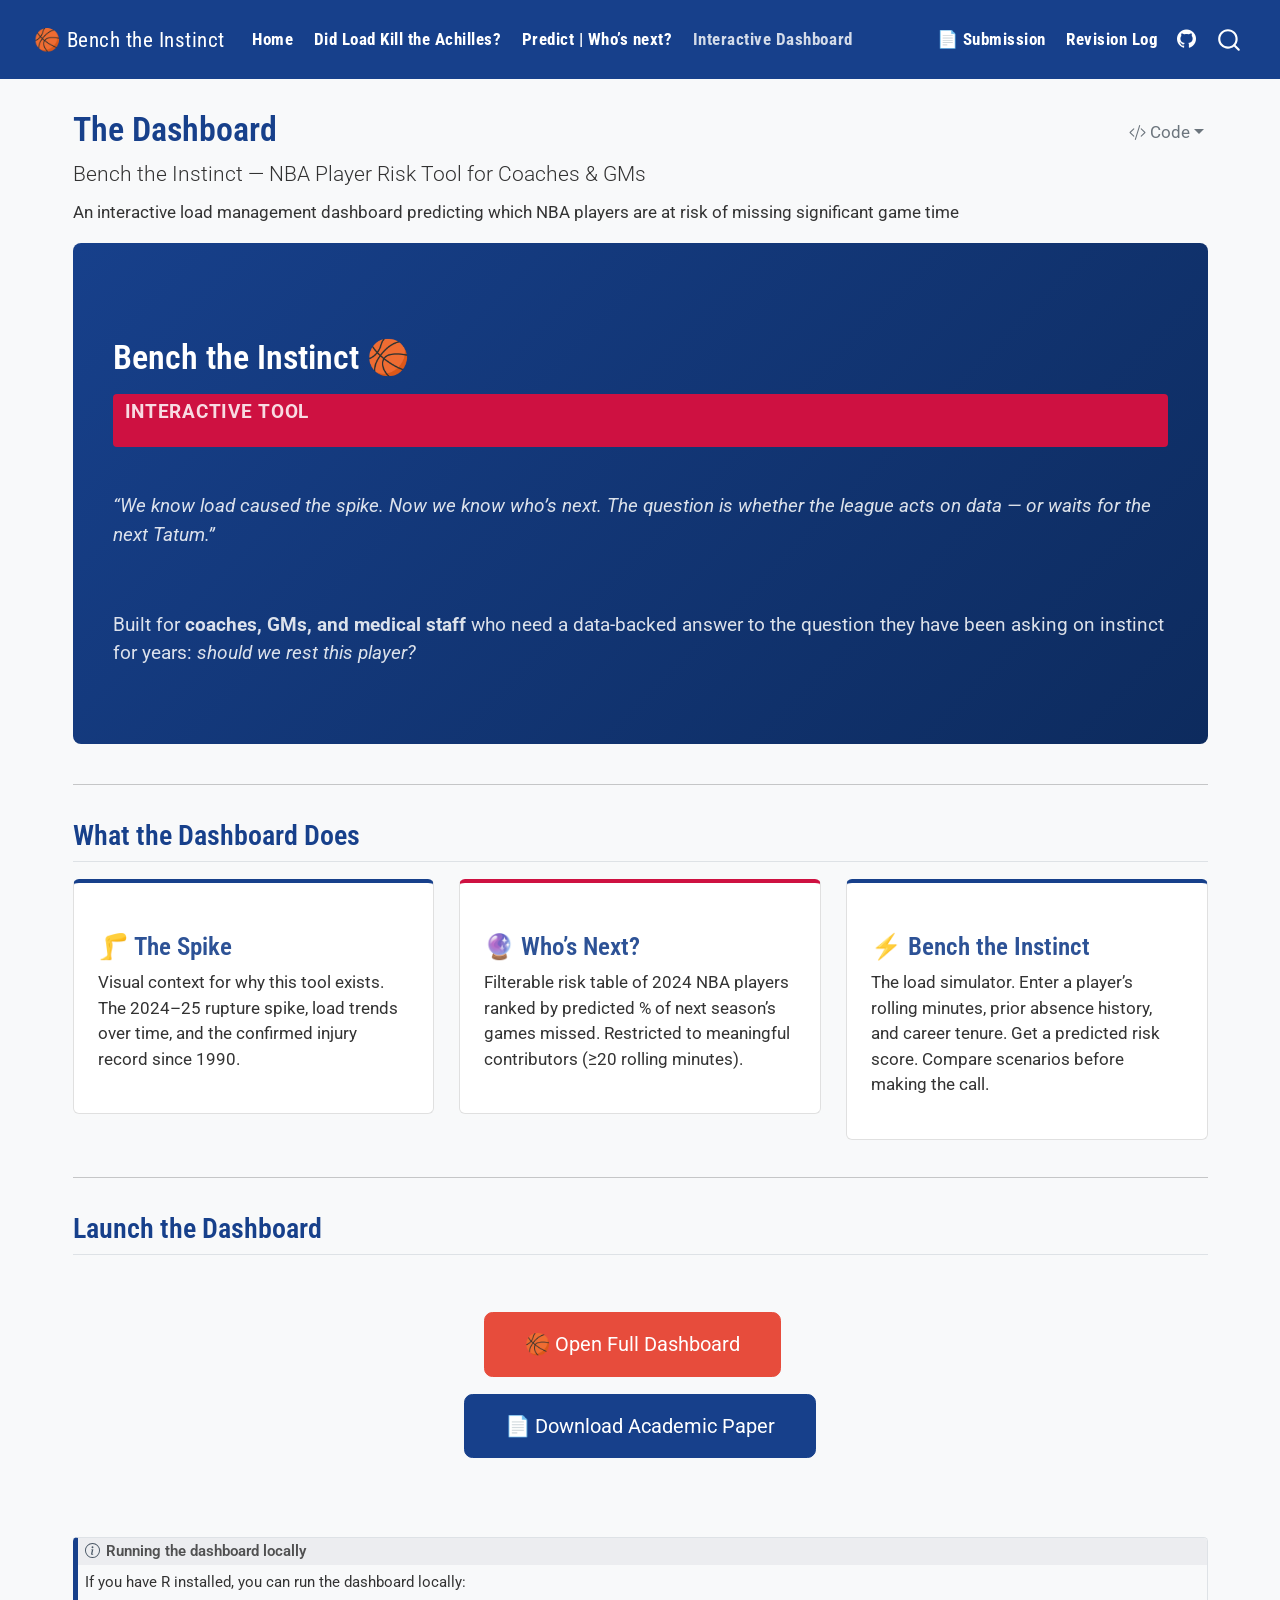
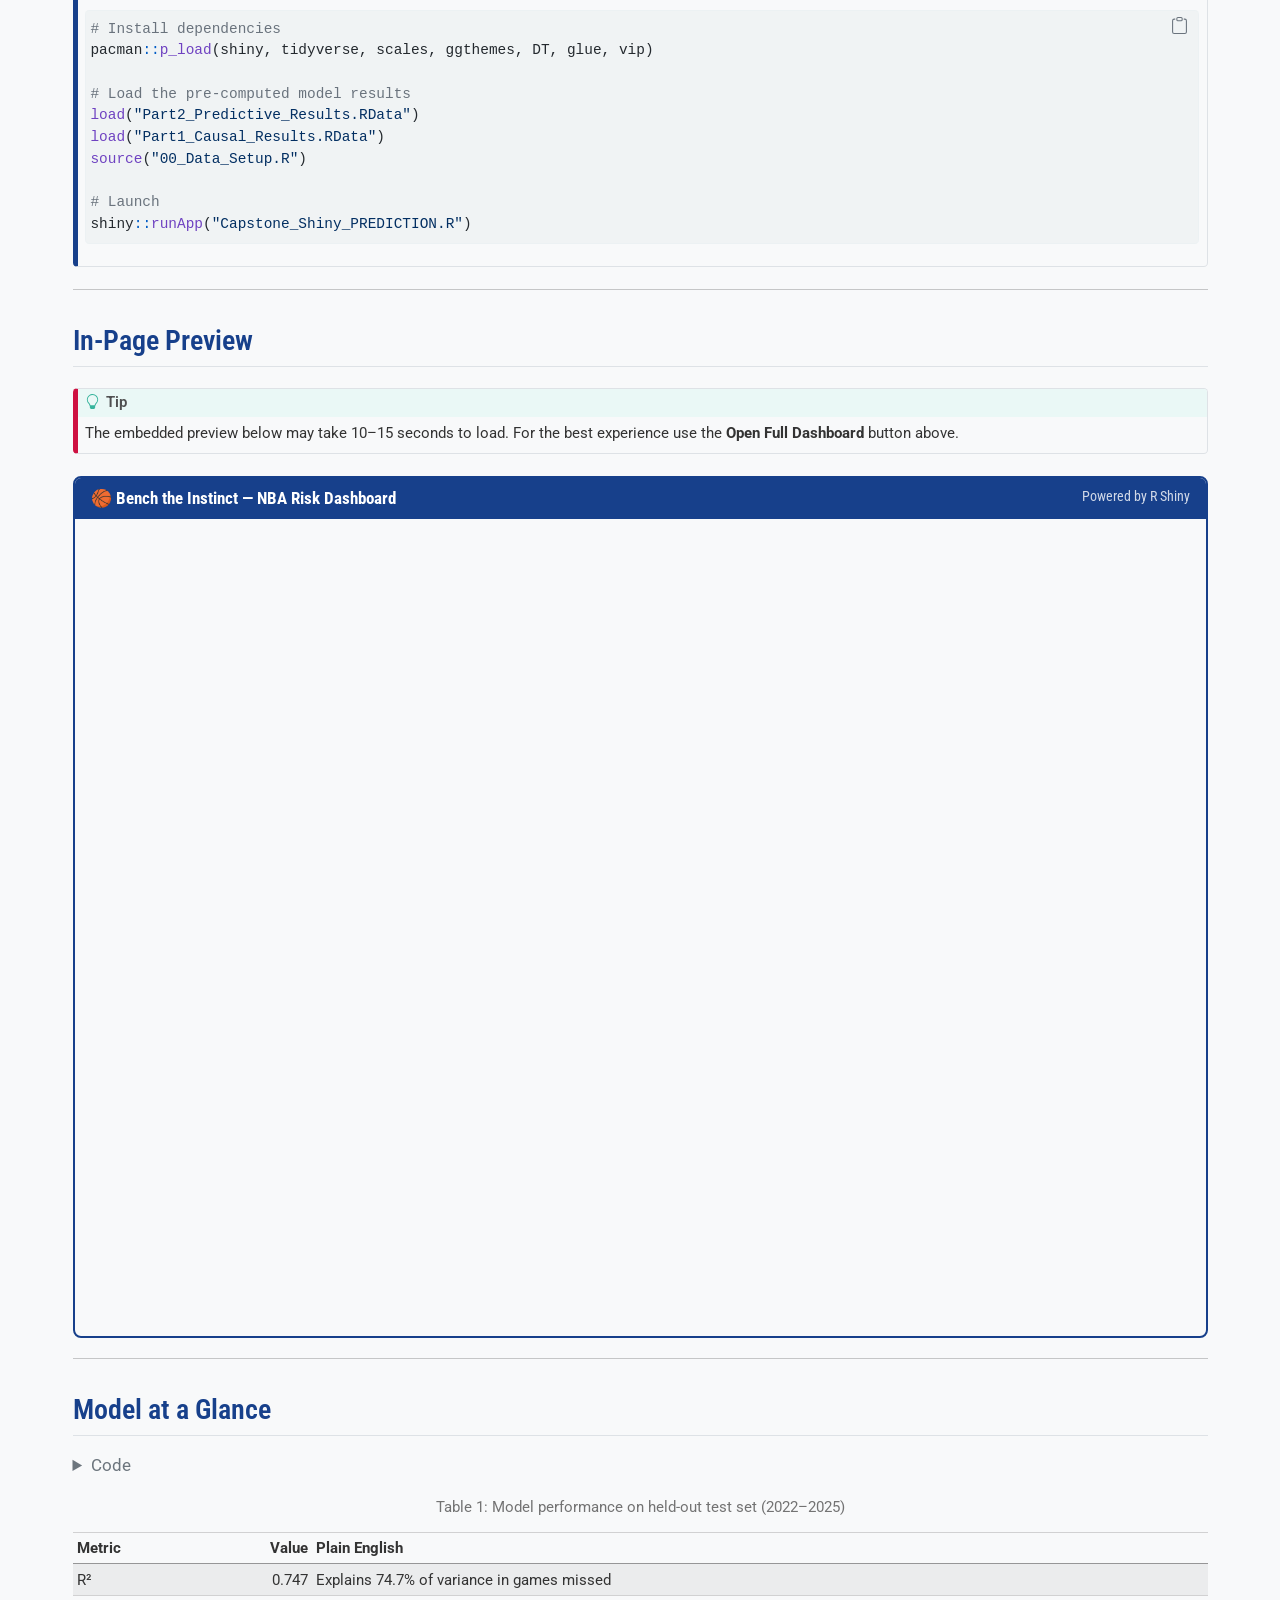
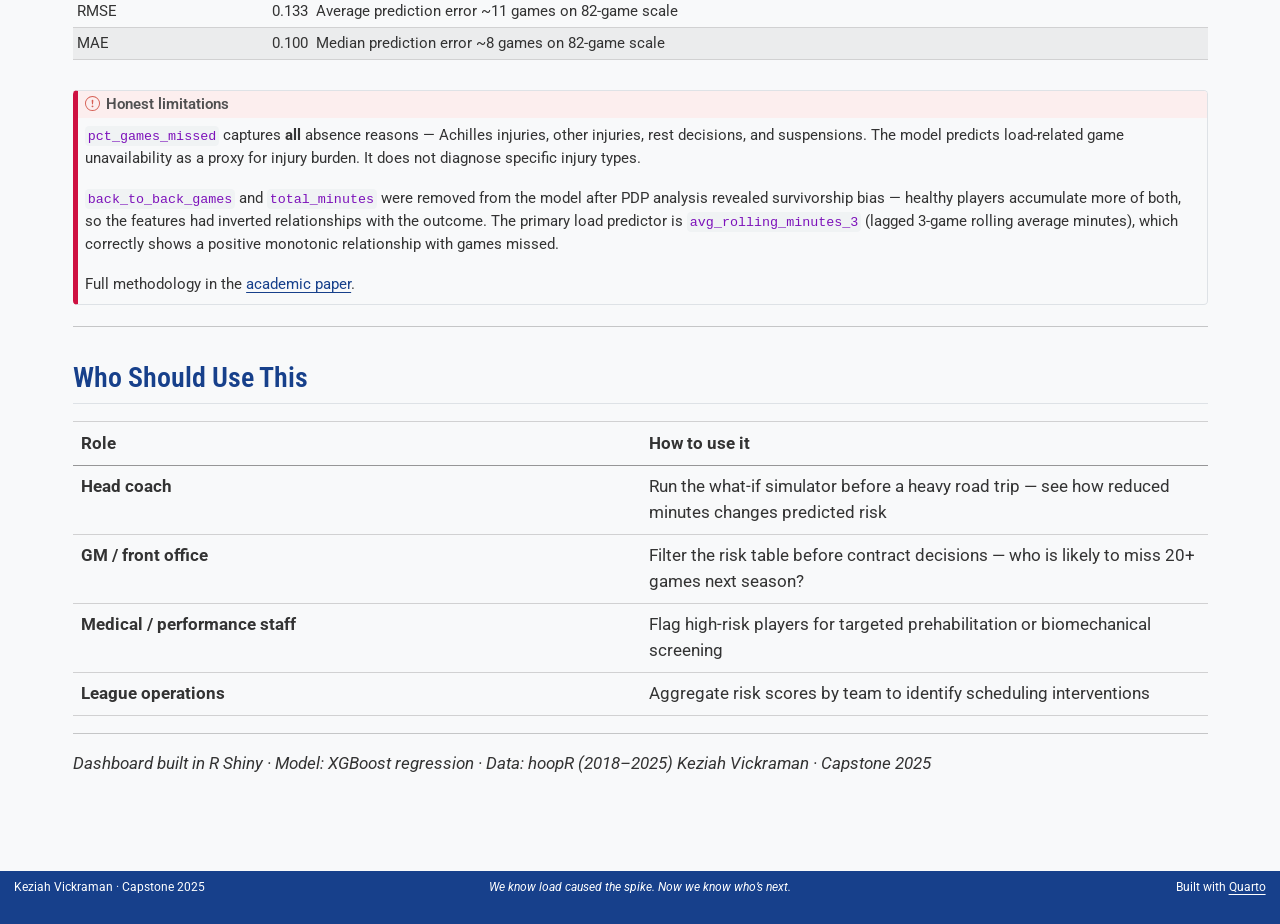
==== docs/app.html @ fe3f60fd "initial capstone submission - April 2026" ====
<!DOCTYPE html>
<html xmlns="http://www.w3.org/1999/xhtml" lang="en" xml:lang="en"><head>

<meta charset="utf-8">
<meta name="generator" content="quarto-1.8.25">

<meta name="viewport" content="width=device-width, initial-scale=1.0, user-scalable=yes">

<meta name="description" content="An interactive load management dashboard predicting which NBA players are at risk of missing significant game time">

<title>The Dashboard – Bench the Instinct</title>
<style>
code{white-space: pre-wrap;}
span.smallcaps{font-variant: small-caps;}
div.columns{display: flex; gap: min(4vw, 1.5em);}
div.column{flex: auto; overflow-x: auto;}
div.hanging-indent{margin-left: 1.5em; text-indent: -1.5em;}
ul.task-list{list-style: none;}
ul.task-list li input[type="checkbox"] {
  width: 0.8em;
  margin: 0 0.8em 0.2em -1em; /* quarto-specific, see https://github.com/quarto-dev/quarto-cli/issues/4556 */ 
  vertical-align: middle;
}
/* CSS for syntax highlighting */
html { -webkit-text-size-adjust: 100%; }
pre > code.sourceCode { white-space: pre; position: relative; }
pre > code.sourceCode > span { display: inline-block; line-height: 1.25; }
pre > code.sourceCode > span:empty { height: 1.2em; }
.sourceCode { overflow: visible; }
code.sourceCode > span { color: inherit; text-decoration: inherit; }
div.sourceCode { margin: 1em 0; }
pre.sourceCode { margin: 0; }
@media screen {
div.sourceCode { overflow: auto; }
}
@media print {
pre > code.sourceCode { white-space: pre-wrap; }
pre > code.sourceCode > span { text-indent: -5em; padding-left: 5em; }
}
pre.numberSource code
  { counter-reset: source-line 0; }
pre.numberSource code > span
  { position: relative; left: -4em; counter-increment: source-line; }
pre.numberSource code > span > a:first-child::before
  { content: counter(source-line);
    position: relative; left: -1em; text-align: right; vertical-align: baseline;
    border: none; display: inline-block;
    -webkit-touch-callout: none; -webkit-user-select: none;
    -khtml-user-select: none; -moz-user-select: none;
    -ms-user-select: none; user-select: none;
    padding: 0 4px; width: 4em;
  }
pre.numberSource { margin-left: 3em;  padding-left: 4px; }
div.sourceCode
  {   }
@media screen {
pre > code.sourceCode > span > a:first-child::before { text-decoration: underline; }
}
</style>


<script src="site_libs/quarto-nav/quarto-nav.js"></script>
<script src="site_libs/quarto-nav/headroom.min.js"></script>
<script src="site_libs/clipboard/clipboard.min.js"></script>
<script src="site_libs/quarto-search/autocomplete.umd.js"></script>
<script src="site_libs/quarto-search/fuse.min.js"></script>
<script src="site_libs/quarto-search/quarto-search.js"></script>
<meta name="quarto:offset" content="./">
<script src="site_libs/quarto-html/quarto.js" type="module"></script>
<script src="site_libs/quarto-html/tabsets/tabsets.js" type="module"></script>
<script src="site_libs/quarto-html/axe/axe-check.js" type="module"></script>
<script src="site_libs/quarto-html/popper.min.js"></script>
<script src="site_libs/quarto-html/tippy.umd.min.js"></script>
<script src="site_libs/quarto-html/anchor.min.js"></script>
<link href="site_libs/quarto-html/tippy.css" rel="stylesheet">
<link href="site_libs/quarto-html/quarto-syntax-highlighting-065a5179aebd64318d7ea99d77b64a9e.css" rel="stylesheet" id="quarto-text-highlighting-styles">
<script src="site_libs/bootstrap/bootstrap.min.js"></script>
<link href="site_libs/bootstrap/bootstrap-icons.css" rel="stylesheet">
<link href="site_libs/bootstrap/bootstrap-1ee2f1216c0f7c7908e60f6449a23654.min.css" rel="stylesheet" append-hash="true" id="quarto-bootstrap" data-mode="light">
<script id="quarto-search-options" type="application/json">{
  "location": "navbar",
  "copy-button": false,
  "collapse-after": 3,
  "panel-placement": "end",
  "type": "overlay",
  "limit": 50,
  "keyboard-shortcut": [
    "f",
    "/",
    "s"
  ],
  "show-item-context": false,
  "language": {
    "search-no-results-text": "No results",
    "search-matching-documents-text": "matching documents",
    "search-copy-link-title": "Copy link to search",
    "search-hide-matches-text": "Hide additional matches",
    "search-more-match-text": "more match in this document",
    "search-more-matches-text": "more matches in this document",
    "search-clear-button-title": "Clear",
    "search-text-placeholder": "",
    "search-detached-cancel-button-title": "Cancel",
    "search-submit-button-title": "Submit",
    "search-label": "Search"
  }
}</script>
<style>html{ scroll-behavior: smooth; }</style>
<link href="site_libs/pagedtable-1.1/css/pagedtable.css" rel="stylesheet">
<script src="site_libs/pagedtable-1.1/js/pagedtable.js"></script>


</head>

<body class="nav-fixed quarto-light">

<div id="quarto-search-results"></div>
  <header id="quarto-header" class="headroom fixed-top">
    <nav class="navbar navbar-expand-lg " data-bs-theme="dark">
      <div class="navbar-container container-fluid">
      <div class="navbar-brand-container mx-auto">
    <a href="./index.html" class="navbar-brand navbar-brand-logo">
    </a>
    <a class="navbar-brand" href="./index.html">
    <span class="navbar-title">🏀 Bench the Instinct</span>
    </a>
  </div>
            <div id="quarto-search" class="" title="Search"></div>
          <button class="navbar-toggler" type="button" data-bs-toggle="collapse" data-bs-target="#navbarCollapse" aria-controls="navbarCollapse" role="menu" aria-expanded="false" aria-label="Toggle navigation" onclick="if (window.quartoToggleHeadroom) { window.quartoToggleHeadroom(); }">
  <span class="navbar-toggler-icon"></span>
</button>
          <div class="collapse navbar-collapse" id="navbarCollapse">
            <ul class="navbar-nav navbar-nav-scroll me-auto">
  <li class="nav-item">
    <a class="nav-link" href="./index.html"> 
<span class="menu-text">Home</span></a>
  </li>  
  <li class="nav-item">
    <a class="nav-link" href="./part1_causal.html"> 
<span class="menu-text">Did Load Kill the Achilles?</span></a>
  </li>  
  <li class="nav-item">
    <a class="nav-link" href="./part2_predictive.html"> 
<span class="menu-text">Predict | Who’s next?</span></a>
  </li>  
  <li class="nav-item">
    <a class="nav-link active" href="./app.html" aria-current="page"> 
<span class="menu-text">Interactive Dashboard</span></a>
  </li>  
</ul>
            <ul class="navbar-nav navbar-nav-scroll ms-auto">
  <li class="nav-item">
    <a class="nav-link" href="./submission.html"> 
<span class="menu-text">📄 Submission</span></a>
  </li>  
  <li class="nav-item">
    <a class="nav-link" href="./revision_log.html"> 
<span class="menu-text">Revision Log</span></a>
  </li>  
  <li class="nav-item compact">
    <a class="nav-link" href="https://github.com/YOUR_USERNAME/YOUR_REPO_NAME"> <i class="bi bi-github" role="img" aria-label="GitHub">
</i> 
<span class="menu-text"></span></a>
  </li>  
</ul>
          </div> <!-- /navcollapse -->
            <div class="quarto-navbar-tools">
</div>
      </div> <!-- /container-fluid -->
    </nav>
</header>
<!-- content -->
<div id="quarto-content" class="quarto-container page-columns page-rows-contents page-layout-full page-navbar">
<!-- sidebar -->
<!-- margin-sidebar -->
    
<!-- main -->
<main class="content column-page" id="quarto-document-content">

<header id="title-block-header" class="quarto-title-block default">
<div class="quarto-title">
<div class="quarto-title-block"><div><h1 class="title">The Dashboard</h1><button type="button" class="btn code-tools-button dropdown-toggle" id="quarto-code-tools-menu" data-bs-toggle="dropdown" aria-expanded="false"><i class="bi"></i> Code</button><ul class="dropdown-menu dropdown-menu-end" aria-labelelledby="quarto-code-tools-menu"><li><a id="quarto-show-all-code" class="dropdown-item" href="javascript:void(0)" role="button">Show All Code</a></li><li><a id="quarto-hide-all-code" class="dropdown-item" href="javascript:void(0)" role="button">Hide All Code</a></li><li><hr class="dropdown-divider"></li><li><a id="quarto-view-source" class="dropdown-item" href="javascript:void(0)" role="button">View Source</a></li></ul></div></div>
<p class="subtitle lead">Bench the Instinct — NBA Player Risk Tool for Coaches &amp; GMs</p>
</div>

<div>
  <div class="description">
    An interactive load management dashboard predicting which NBA players are at risk of missing significant game time
  </div>
</div>


<div class="quarto-title-meta column-page">

    
  
    
  </div>
  


</header>


<section id="bench-the-instinct" class="level1 hero-banner">
<h1>Bench the Instinct 🏀</h1>
<div class="badge-red">
<p>INTERACTIVE TOOL</p>
</div>
<p><br></p>
<p><em>“We know load caused the spike. Now we know who’s next. The question is whether the league acts on data — or waits for the next Tatum.”</em></p>
<p><br></p>
<p>Built for <strong>coaches, GMs, and medical staff</strong> who need a data-backed answer to the question they have been asking on instinct for years: <em>should we rest this player?</em></p>
</section>
<hr>
<section id="what-the-dashboard-does" class="level2">
<h2 class="anchored" data-anchor-id="what-the-dashboard-does">What the Dashboard Does</h2>
<div class="grid">
<div class="g-col-4">
<section id="the-spike" class="level3 part-card">
<h3 class="anchored" data-anchor-id="the-spike">🦵 The Spike</h3>
<p>Visual context for why this tool exists. The 2024–25 rupture spike, load trends over time, and the confirmed injury record since 1990.</p>
</section>
</div>
<div class="g-col-4">
<section id="whos-next" class="level3 part-card red">
<h3 class="anchored" data-anchor-id="whos-next">🔮 Who’s Next?</h3>
<p>Filterable risk table of 2024 NBA players ranked by predicted % of next season’s games missed. Restricted to meaningful contributors (≥20 rolling minutes).</p>
</section>
</div>
<div class="g-col-4">
<section id="bench-the-instinct-1" class="level3 part-card">
<h3 class="anchored" data-anchor-id="bench-the-instinct-1">⚡ Bench the Instinct</h3>
<p>The load simulator. Enter a player’s rolling minutes, prior absence history, and career tenure. Get a predicted risk score. Compare scenarios before making the call.</p>
</section>
</div>
</div>
<hr>
</section>
<section id="launch-the-dashboard" class="level2">
<h2 class="anchored" data-anchor-id="launch-the-dashboard">Launch the Dashboard</h2>
<div class="text-center" style="padding: 40px 0;">
<p><a href="https://7tmnpt-keziah-vickraman.shinyapps.io/nba-achilles/" class="btn btn-danger btn-lg" target="_blank" style="font-size: 1.2rem; padding: 16px 40px; margin-right: 16px;">🏀 Open Full Dashboard</a></p>
<p><a href="submission_final_042026.pdf" class="btn btn-primary btn-lg" target="_blank" style="font-size: 1.2rem; padding: 16px 40px;">📄 Download Academic Paper</a></p>
</div>
<div class="callout callout-style-default callout-note callout-titled">
<div class="callout-header d-flex align-content-center">
<div class="callout-icon-container">
<i class="callout-icon"></i>
</div>
<div class="callout-title-container flex-fill">
<span class="screen-reader-only">Note</span>Running the dashboard locally
</div>
</div>
<div class="callout-body-container callout-body">
<p>If you have R installed, you can run the dashboard locally:</p>
<div class="code-copy-outer-scaffold"><div class="sourceCode" id="cb1"><pre class="sourceCode r code-with-copy"><code class="sourceCode r"><span id="cb1-1"><a href="#cb1-1" aria-hidden="true" tabindex="-1"></a><span class="co"># Install dependencies</span></span>
<span id="cb1-2"><a href="#cb1-2" aria-hidden="true" tabindex="-1"></a>pacman<span class="sc">::</span><span class="fu">p_load</span>(shiny, tidyverse, scales, ggthemes, DT, glue, vip)</span>
<span id="cb1-3"><a href="#cb1-3" aria-hidden="true" tabindex="-1"></a></span>
<span id="cb1-4"><a href="#cb1-4" aria-hidden="true" tabindex="-1"></a><span class="co"># Load the pre-computed model results</span></span>
<span id="cb1-5"><a href="#cb1-5" aria-hidden="true" tabindex="-1"></a><span class="fu">load</span>(<span class="st">"Part2_Predictive_Results.RData"</span>)</span>
<span id="cb1-6"><a href="#cb1-6" aria-hidden="true" tabindex="-1"></a><span class="fu">load</span>(<span class="st">"Part1_Causal_Results.RData"</span>)</span>
<span id="cb1-7"><a href="#cb1-7" aria-hidden="true" tabindex="-1"></a><span class="fu">source</span>(<span class="st">"00_Data_Setup.R"</span>)</span>
<span id="cb1-8"><a href="#cb1-8" aria-hidden="true" tabindex="-1"></a></span>
<span id="cb1-9"><a href="#cb1-9" aria-hidden="true" tabindex="-1"></a><span class="co"># Launch</span></span>
<span id="cb1-10"><a href="#cb1-10" aria-hidden="true" tabindex="-1"></a>shiny<span class="sc">::</span><span class="fu">runApp</span>(<span class="st">"Capstone_Shiny_PREDICTION.R"</span>)</span></code></pre></div><button title="Copy to Clipboard" class="code-copy-button"><i class="bi"></i></button></div>
</div>
</div>
<hr>
</section>
<section id="preview" class="level2">
<h2 class="anchored" data-anchor-id="preview">In-Page Preview</h2>
<div class="callout callout-style-default callout-tip callout-titled">
<div class="callout-header d-flex align-content-center">
<div class="callout-icon-container">
<i class="callout-icon"></i>
</div>
<div class="callout-title-container flex-fill">
<span class="screen-reader-only">Tip</span>Tip
</div>
</div>
<div class="callout-body-container callout-body">
<p>The embedded preview below may take 10–15 seconds to load. For the best experience use the <strong>Open Full Dashboard</strong> button above.</p>
</div>
</div>
<div style="border: 2px solid #17408B; border-radius: 8px; overflow: hidden; margin: 20px 0;">
  <div style="background: #17408B; padding: 8px 16px; color: white; font-family: 'Roboto Condensed', sans-serif; font-weight: 700;">
    🏀 Bench the Instinct — NBA Risk Dashboard
    <span style="float:right; font-size: 0.85rem; font-weight: 400; opacity: 0.8;">
      Powered by R Shiny
    </span>
  </div>
  <iframe src="https://7tmnpt-keziah-vickraman.shinyapps.io/nba-achilles/" width="100%" height="800px" frameborder="0" style="display: block;">
  </iframe>
</div>
<hr>
</section>
<section id="model-at-a-glance" class="level2">
<h2 class="anchored" data-anchor-id="model-at-a-glance">Model at a Glance</h2>
<div class="cell">
<details class="code-fold">
<summary>Code</summary>
<div class="code-copy-outer-scaffold"><div class="sourceCode cell-code" id="cb2"><pre class="sourceCode r code-with-copy"><code class="sourceCode r"><span id="cb2-1"><a href="#cb2-1" aria-hidden="true" tabindex="-1"></a>tibble<span class="sc">::</span><span class="fu">tribble</span>(</span>
<span id="cb2-2"><a href="#cb2-2" aria-hidden="true" tabindex="-1"></a>  <span class="sc">~</span>Metric,  <span class="sc">~</span>Value,   <span class="sc">~</span><span class="st">`</span><span class="at">Plain English</span><span class="st">`</span>,</span>
<span id="cb2-3"><a href="#cb2-3" aria-hidden="true" tabindex="-1"></a>  <span class="st">"R²"</span>,     <span class="st">"0.747"</span>,  <span class="st">"Explains 74.7% of variance in games missed"</span>,</span>
<span id="cb2-4"><a href="#cb2-4" aria-hidden="true" tabindex="-1"></a>  <span class="st">"RMSE"</span>,   <span class="st">"0.133"</span>,  <span class="st">"Average prediction error ~11 games on 82-game scale"</span>,</span>
<span id="cb2-5"><a href="#cb2-5" aria-hidden="true" tabindex="-1"></a>  <span class="st">"MAE"</span>,    <span class="st">"0.100"</span>,  <span class="st">"Median prediction error ~8 games on 82-game scale"</span></span>
<span id="cb2-6"><a href="#cb2-6" aria-hidden="true" tabindex="-1"></a>) <span class="sc">|&gt;</span></span>
<span id="cb2-7"><a href="#cb2-7" aria-hidden="true" tabindex="-1"></a>  knitr<span class="sc">::</span><span class="fu">kable</span>(<span class="at">align =</span> <span class="fu">c</span>(<span class="st">"l"</span>, <span class="st">"r"</span>, <span class="st">"l"</span>))</span></code></pre></div><button title="Copy to Clipboard" class="code-copy-button"><i class="bi"></i></button></div>
</details>
<div id="tbl-model-summary" class="cell quarto-float quarto-figure quarto-figure-center anchored">
<figure class="quarto-float quarto-float-tbl figure">
<figcaption class="quarto-float-caption-top quarto-float-caption quarto-float-tbl" id="tbl-model-summary-caption-0ceaefa1-69ba-4598-a22c-09a6ac19f8ca">
Table&nbsp;1: Model performance on held-out test set (2022–2025)
</figcaption>
<div aria-describedby="tbl-model-summary-caption-0ceaefa1-69ba-4598-a22c-09a6ac19f8ca">
<div class="cell-output-display">
<table class="do-not-create-environment cell caption-top table table-sm table-striped small">
<thead>
<tr class="header">
<th style="text-align: left;">Metric</th>
<th style="text-align: right;">Value</th>
<th style="text-align: left;">Plain English</th>
</tr>
</thead>
<tbody>
<tr class="odd">
<td style="text-align: left;">R²</td>
<td style="text-align: right;">0.747</td>
<td style="text-align: left;">Explains 74.7% of variance in games missed</td>
</tr>
<tr class="even">
<td style="text-align: left;">RMSE</td>
<td style="text-align: right;">0.133</td>
<td style="text-align: left;">Average prediction error ~11 games on 82-game scale</td>
</tr>
<tr class="odd">
<td style="text-align: left;">MAE</td>
<td style="text-align: right;">0.100</td>
<td style="text-align: left;">Median prediction error ~8 games on 82-game scale</td>
</tr>
</tbody>
</table>
</div>
</div>
</figure>
</div>
</div>
<div class="callout callout-style-default callout-important callout-titled">
<div class="callout-header d-flex align-content-center">
<div class="callout-icon-container">
<i class="callout-icon"></i>
</div>
<div class="callout-title-container flex-fill">
<span class="screen-reader-only">Important</span>Honest limitations
</div>
</div>
<div class="callout-body-container callout-body">
<p><code>pct_games_missed</code> captures <strong>all</strong> absence reasons — Achilles injuries, other injuries, rest decisions, and suspensions. The model predicts load-related game unavailability as a proxy for injury burden. It does not diagnose specific injury types.</p>
<p><code>back_to_back_games</code> and <code>total_minutes</code> were removed from the model after PDP analysis revealed survivorship bias — healthy players accumulate more of both, so the features had inverted relationships with the outcome. The primary load predictor is <code>avg_rolling_minutes_3</code> (lagged 3-game rolling average minutes), which correctly shows a positive monotonic relationship with games missed.</p>
<p>Full methodology in the <a href="./submission.html">academic paper</a>.</p>
</div>
</div>
<hr>
</section>
<section id="who-should-use-this" class="level2">
<h2 class="anchored" data-anchor-id="who-should-use-this">Who Should Use This</h2>
<table class="caption-top table">
<colgroup>
<col style="width: 50%">
<col style="width: 50%">
</colgroup>
<thead>
<tr class="header">
<th>Role</th>
<th>How to use it</th>
</tr>
</thead>
<tbody>
<tr class="odd">
<td><strong>Head coach</strong></td>
<td>Run the what-if simulator before a heavy road trip — see how reduced minutes changes predicted risk</td>
</tr>
<tr class="even">
<td><strong>GM / front office</strong></td>
<td>Filter the risk table before contract decisions — who is likely to miss 20+ games next season?</td>
</tr>
<tr class="odd">
<td><strong>Medical / performance staff</strong></td>
<td>Flag high-risk players for targeted prehabilitation or biomechanical screening</td>
</tr>
<tr class="even">
<td><strong>League operations</strong></td>
<td>Aggregate risk scores by team to identify scheduling interventions</td>
</tr>
</tbody>
</table>
<hr>
<p><em>Dashboard built in R Shiny · Model: XGBoost regression · Data: hoopR (2018–2025)</em> <em>Keziah Vickraman · Capstone 2025</em></p>


<!-- -->

</section>

</main> <!-- /main -->
<script id="quarto-html-after-body" type="application/javascript">
  window.document.addEventListener("DOMContentLoaded", function (event) {
    const icon = "";
    const anchorJS = new window.AnchorJS();
    anchorJS.options = {
      placement: 'right',
      icon: icon
    };
    anchorJS.add('.anchored');
    const isCodeAnnotation = (el) => {
      for (const clz of el.classList) {
        if (clz.startsWith('code-annotation-')) {                     
          return true;
        }
      }
      return false;
    }
    const onCopySuccess = function(e) {
      // button target
      const button = e.trigger;
      // don't keep focus
      button.blur();
      // flash "checked"
      button.classList.add('code-copy-button-checked');
      var currentTitle = button.getAttribute("title");
      button.setAttribute("title", "Copied!");
      let tooltip;
      if (window.bootstrap) {
        button.setAttribute("data-bs-toggle", "tooltip");
        button.setAttribute("data-bs-placement", "left");
        button.setAttribute("data-bs-title", "Copied!");
        tooltip = new bootstrap.Tooltip(button, 
          { trigger: "manual", 
            customClass: "code-copy-button-tooltip",
            offset: [0, -8]});
        tooltip.show();    
      }
      setTimeout(function() {
        if (tooltip) {
          tooltip.hide();
          button.removeAttribute("data-bs-title");
          button.removeAttribute("data-bs-toggle");
          button.removeAttribute("data-bs-placement");
        }
        button.setAttribute("title", currentTitle);
        button.classList.remove('code-copy-button-checked');
      }, 1000);
      // clear code selection
      e.clearSelection();
    }
    const getTextToCopy = function(trigger) {
      const outerScaffold = trigger.parentElement.cloneNode(true);
      const codeEl = outerScaffold.querySelector('code');
      for (const childEl of codeEl.children) {
        if (isCodeAnnotation(childEl)) {
          childEl.remove();
        }
      }
      return codeEl.innerText;
    }
    const clipboard = new window.ClipboardJS('.code-copy-button:not([data-in-quarto-modal])', {
      text: getTextToCopy
    });
    clipboard.on('success', onCopySuccess);
    if (window.document.getElementById('quarto-embedded-source-code-modal')) {
      const clipboardModal = new window.ClipboardJS('.code-copy-button[data-in-quarto-modal]', {
        text: getTextToCopy,
        container: window.document.getElementById('quarto-embedded-source-code-modal')
      });
      clipboardModal.on('success', onCopySuccess);
    }
    const viewSource = window.document.getElementById('quarto-view-source') ||
                       window.document.getElementById('quarto-code-tools-source');
    if (viewSource) {
      const sourceUrl = viewSource.getAttribute("data-quarto-source-url");
      viewSource.addEventListener("click", function(e) {
        if (sourceUrl) {
          // rstudio viewer pane
          if (/\bcapabilities=\b/.test(window.location)) {
            window.open(sourceUrl);
          } else {
            window.location.href = sourceUrl;
          }
        } else {
          const modal = new bootstrap.Modal(document.getElementById('quarto-embedded-source-code-modal'));
          modal.show();
        }
        return false;
      });
    }
    function toggleCodeHandler(show) {
      return function(e) {
        const detailsSrc = window.document.querySelectorAll(".cell > details > .sourceCode");
        for (let i=0; i<detailsSrc.length; i++) {
          const details = detailsSrc[i].parentElement;
          if (show) {
            details.open = true;
          } else {
            details.removeAttribute("open");
          }
        }
        const cellCodeDivs = window.document.querySelectorAll(".cell > .sourceCode");
        const fromCls = show ? "hidden" : "unhidden";
        const toCls = show ? "unhidden" : "hidden";
        for (let i=0; i<cellCodeDivs.length; i++) {
          const codeDiv = cellCodeDivs[i];
          if (codeDiv.classList.contains(fromCls)) {
            codeDiv.classList.remove(fromCls);
            codeDiv.classList.add(toCls);
          } 
        }
        return false;
      }
    }
    const hideAllCode = window.document.getElementById("quarto-hide-all-code");
    if (hideAllCode) {
      hideAllCode.addEventListener("click", toggleCodeHandler(false));
    }
    const showAllCode = window.document.getElementById("quarto-show-all-code");
    if (showAllCode) {
      showAllCode.addEventListener("click", toggleCodeHandler(true));
    }
      var localhostRegex = new RegExp(/^(?:http|https):\/\/localhost\:?[0-9]*\//);
      var mailtoRegex = new RegExp(/^mailto:/);
        var filterRegex = new RegExp('/' + window.location.host + '/');
      var isInternal = (href) => {
          return filterRegex.test(href) || localhostRegex.test(href) || mailtoRegex.test(href);
      }
      // Inspect non-navigation links and adorn them if external
     var links = window.document.querySelectorAll('a[href]:not(.nav-link):not(.navbar-brand):not(.toc-action):not(.sidebar-link):not(.sidebar-item-toggle):not(.pagination-link):not(.no-external):not([aria-hidden]):not(.dropdown-item):not(.quarto-navigation-tool):not(.about-link)');
      for (var i=0; i<links.length; i++) {
        const link = links[i];
        if (!isInternal(link.href)) {
          // undo the damage that might have been done by quarto-nav.js in the case of
          // links that we want to consider external
          if (link.dataset.originalHref !== undefined) {
            link.href = link.dataset.originalHref;
          }
        }
      }
    function tippyHover(el, contentFn, onTriggerFn, onUntriggerFn) {
      const config = {
        allowHTML: true,
        maxWidth: 500,
        delay: 100,
        arrow: false,
        appendTo: function(el) {
            return el.parentElement;
        },
        interactive: true,
        interactiveBorder: 10,
        theme: 'quarto',
        placement: 'bottom-start',
      };
      if (contentFn) {
        config.content = contentFn;
      }
      if (onTriggerFn) {
        config.onTrigger = onTriggerFn;
      }
      if (onUntriggerFn) {
        config.onUntrigger = onUntriggerFn;
      }
      window.tippy(el, config); 
    }
    const noterefs = window.document.querySelectorAll('a[role="doc-noteref"]');
    for (var i=0; i<noterefs.length; i++) {
      const ref = noterefs[i];
      tippyHover(ref, function() {
        // use id or data attribute instead here
        let href = ref.getAttribute('data-footnote-href') || ref.getAttribute('href');
        try { href = new URL(href).hash; } catch {}
        const id = href.replace(/^#\/?/, "");
        const note = window.document.getElementById(id);
        if (note) {
          return note.innerHTML;
        } else {
          return "";
        }
      });
    }
    const xrefs = window.document.querySelectorAll('a.quarto-xref');
    const processXRef = (id, note) => {
      // Strip column container classes
      const stripColumnClz = (el) => {
        el.classList.remove("page-full", "page-columns");
        if (el.children) {
          for (const child of el.children) {
            stripColumnClz(child);
          }
        }
      }
      stripColumnClz(note)
      if (id === null || id.startsWith('sec-')) {
        // Special case sections, only their first couple elements
        const container = document.createElement("div");
        if (note.children && note.children.length > 2) {
          container.appendChild(note.children[0].cloneNode(true));
          for (let i = 1; i < note.children.length; i++) {
            const child = note.children[i];
            if (child.tagName === "P" && child.innerText === "") {
              continue;
            } else {
              container.appendChild(child.cloneNode(true));
              break;
            }
          }
          if (window.Quarto?.typesetMath) {
            window.Quarto.typesetMath(container);
          }
          return container.innerHTML
        } else {
          if (window.Quarto?.typesetMath) {
            window.Quarto.typesetMath(note);
          }
          return note.innerHTML;
        }
      } else {
        // Remove any anchor links if they are present
        const anchorLink = note.querySelector('a.anchorjs-link');
        if (anchorLink) {
          anchorLink.remove();
        }
        if (window.Quarto?.typesetMath) {
          window.Quarto.typesetMath(note);
        }
        if (note.classList.contains("callout")) {
          return note.outerHTML;
        } else {
          return note.innerHTML;
        }
      }
    }
    for (var i=0; i<xrefs.length; i++) {
      const xref = xrefs[i];
      tippyHover(xref, undefined, function(instance) {
        instance.disable();
        let url = xref.getAttribute('href');
        let hash = undefined; 
        if (url.startsWith('#')) {
          hash = url;
        } else {
          try { hash = new URL(url).hash; } catch {}
        }
        if (hash) {
          const id = hash.replace(/^#\/?/, "");
          const note = window.document.getElementById(id);
          if (note !== null) {
            try {
              const html = processXRef(id, note.cloneNode(true));
              instance.setContent(html);
            } finally {
              instance.enable();
              instance.show();
            }
          } else {
            // See if we can fetch this
            fetch(url.split('#')[0])
            .then(res => res.text())
            .then(html => {
              const parser = new DOMParser();
              const htmlDoc = parser.parseFromString(html, "text/html");
              const note = htmlDoc.getElementById(id);
              if (note !== null) {
                const html = processXRef(id, note);
                instance.setContent(html);
              } 
            }).finally(() => {
              instance.enable();
              instance.show();
            });
          }
        } else {
          // See if we can fetch a full url (with no hash to target)
          // This is a special case and we should probably do some content thinning / targeting
          fetch(url)
          .then(res => res.text())
          .then(html => {
            const parser = new DOMParser();
            const htmlDoc = parser.parseFromString(html, "text/html");
            const note = htmlDoc.querySelector('main.content');
            if (note !== null) {
              // This should only happen for chapter cross references
              // (since there is no id in the URL)
              // remove the first header
              if (note.children.length > 0 && note.children[0].tagName === "HEADER") {
                note.children[0].remove();
              }
              const html = processXRef(null, note);
              instance.setContent(html);
            } 
          }).finally(() => {
            instance.enable();
            instance.show();
          });
        }
      }, function(instance) {
      });
    }
        let selectedAnnoteEl;
        const selectorForAnnotation = ( cell, annotation) => {
          let cellAttr = 'data-code-cell="' + cell + '"';
          let lineAttr = 'data-code-annotation="' +  annotation + '"';
          const selector = 'span[' + cellAttr + '][' + lineAttr + ']';
          return selector;
        }
        const selectCodeLines = (annoteEl) => {
          const doc = window.document;
          const targetCell = annoteEl.getAttribute("data-target-cell");
          const targetAnnotation = annoteEl.getAttribute("data-target-annotation");
          const annoteSpan = window.document.querySelector(selectorForAnnotation(targetCell, targetAnnotation));
          const lines = annoteSpan.getAttribute("data-code-lines").split(",");
          const lineIds = lines.map((line) => {
            return targetCell + "-" + line;
          })
          let top = null;
          let height = null;
          let parent = null;
          if (lineIds.length > 0) {
              //compute the position of the single el (top and bottom and make a div)
              const el = window.document.getElementById(lineIds[0]);
              top = el.offsetTop;
              height = el.offsetHeight;
              parent = el.parentElement.parentElement;
            if (lineIds.length > 1) {
              const lastEl = window.document.getElementById(lineIds[lineIds.length - 1]);
              const bottom = lastEl.offsetTop + lastEl.offsetHeight;
              height = bottom - top;
            }
            if (top !== null && height !== null && parent !== null) {
              // cook up a div (if necessary) and position it 
              let div = window.document.getElementById("code-annotation-line-highlight");
              if (div === null) {
                div = window.document.createElement("div");
                div.setAttribute("id", "code-annotation-line-highlight");
                div.style.position = 'absolute';
                parent.appendChild(div);
              }
              div.style.top = top - 2 + "px";
              div.style.height = height + 4 + "px";
              div.style.left = 0;
              let gutterDiv = window.document.getElementById("code-annotation-line-highlight-gutter");
              if (gutterDiv === null) {
                gutterDiv = window.document.createElement("div");
                gutterDiv.setAttribute("id", "code-annotation-line-highlight-gutter");
                gutterDiv.style.position = 'absolute';
                const codeCell = window.document.getElementById(targetCell);
                const gutter = codeCell.querySelector('.code-annotation-gutter');
                gutter.appendChild(gutterDiv);
              }
              gutterDiv.style.top = top - 2 + "px";
              gutterDiv.style.height = height + 4 + "px";
            }
            selectedAnnoteEl = annoteEl;
          }
        };
        const unselectCodeLines = () => {
          const elementsIds = ["code-annotation-line-highlight", "code-annotation-line-highlight-gutter"];
          elementsIds.forEach((elId) => {
            const div = window.document.getElementById(elId);
            if (div) {
              div.remove();
            }
          });
          selectedAnnoteEl = undefined;
        };
          // Handle positioning of the toggle
      window.addEventListener(
        "resize",
        throttle(() => {
          elRect = undefined;
          if (selectedAnnoteEl) {
            selectCodeLines(selectedAnnoteEl);
          }
        }, 10)
      );
      function throttle(fn, ms) {
      let throttle = false;
      let timer;
        return (...args) => {
          if(!throttle) { // first call gets through
              fn.apply(this, args);
              throttle = true;
          } else { // all the others get throttled
              if(timer) clearTimeout(timer); // cancel #2
              timer = setTimeout(() => {
                fn.apply(this, args);
                timer = throttle = false;
              }, ms);
          }
        };
      }
        // Attach click handler to the DT
        const annoteDls = window.document.querySelectorAll('dt[data-target-cell]');
        for (const annoteDlNode of annoteDls) {
          annoteDlNode.addEventListener('click', (event) => {
            const clickedEl = event.target;
            if (clickedEl !== selectedAnnoteEl) {
              unselectCodeLines();
              const activeEl = window.document.querySelector('dt[data-target-cell].code-annotation-active');
              if (activeEl) {
                activeEl.classList.remove('code-annotation-active');
              }
              selectCodeLines(clickedEl);
              clickedEl.classList.add('code-annotation-active');
            } else {
              // Unselect the line
              unselectCodeLines();
              clickedEl.classList.remove('code-annotation-active');
            }
          });
        }
    const findCites = (el) => {
      const parentEl = el.parentElement;
      if (parentEl) {
        const cites = parentEl.dataset.cites;
        if (cites) {
          return {
            el,
            cites: cites.split(' ')
          };
        } else {
          return findCites(el.parentElement)
        }
      } else {
        return undefined;
      }
    };
    var bibliorefs = window.document.querySelectorAll('a[role="doc-biblioref"]');
    for (var i=0; i<bibliorefs.length; i++) {
      const ref = bibliorefs[i];
      const citeInfo = findCites(ref);
      if (citeInfo) {
        tippyHover(citeInfo.el, function() {
          var popup = window.document.createElement('div');
          citeInfo.cites.forEach(function(cite) {
            var citeDiv = window.document.createElement('div');
            citeDiv.classList.add('hanging-indent');
            citeDiv.classList.add('csl-entry');
            var biblioDiv = window.document.getElementById('ref-' + cite);
            if (biblioDiv) {
              citeDiv.innerHTML = biblioDiv.innerHTML;
            }
            popup.appendChild(citeDiv);
          });
          return popup.innerHTML;
        });
      }
    }
  });
  </script><div class="modal fade" id="quarto-embedded-source-code-modal" tabindex="-1" aria-labelledby="quarto-embedded-source-code-modal-label" aria-hidden="true"><div class="modal-dialog modal-dialog-scrollable"><div class="modal-content"><div class="modal-header"><h5 class="modal-title" id="quarto-embedded-source-code-modal-label">Source Code</h5><button class="btn-close" data-bs-dismiss="modal"></button></div><div class="modal-body"><div class="">
<div class="code-copy-outer-scaffold"><div class="sourceCode" id="cb3" data-shortcodes="false"><pre class="sourceCode markdown code-with-copy"><code class="sourceCode markdown"><span id="cb3-1"><a href="#cb3-1" aria-hidden="true" tabindex="-1"></a><span class="co">---</span></span>
<span id="cb3-2"><a href="#cb3-2" aria-hidden="true" tabindex="-1"></a><span class="an">title:</span><span class="co"> "The Dashboard"</span></span>
<span id="cb3-3"><a href="#cb3-3" aria-hidden="true" tabindex="-1"></a><span class="an">subtitle:</span><span class="co"> "Bench the Instinct — NBA Player Risk Tool for Coaches &amp; GMs"</span></span>
<span id="cb3-4"><a href="#cb3-4" aria-hidden="true" tabindex="-1"></a><span class="an">description:</span><span class="co"> "An interactive load management dashboard predicting which NBA players are at risk of missing significant game time"</span></span>
<span id="cb3-5"><a href="#cb3-5" aria-hidden="true" tabindex="-1"></a><span class="an">toc:</span><span class="co"> false</span></span>
<span id="cb3-6"><a href="#cb3-6" aria-hidden="true" tabindex="-1"></a><span class="an">page-layout:</span><span class="co"> full</span></span>
<span id="cb3-7"><a href="#cb3-7" aria-hidden="true" tabindex="-1"></a><span class="co">---</span></span>
<span id="cb3-8"><a href="#cb3-8" aria-hidden="true" tabindex="-1"></a></span>
<span id="cb3-9"><a href="#cb3-9" aria-hidden="true" tabindex="-1"></a><span class="in">```{r setup, include=FALSE}</span></span>
<span id="cb3-10"><a href="#cb3-10" aria-hidden="true" tabindex="-1"></a>knitr<span class="sc">::</span>opts_chunk<span class="sc">$</span><span class="fu">set</span>(<span class="at">echo =</span> <span class="cn">FALSE</span>)</span>
<span id="cb3-11"><a href="#cb3-11" aria-hidden="true" tabindex="-1"></a><span class="in">```</span></span>
<span id="cb3-12"><a href="#cb3-12" aria-hidden="true" tabindex="-1"></a></span>
<span id="cb3-13"><a href="#cb3-13" aria-hidden="true" tabindex="-1"></a>::: {.hero-banner}</span>
<span id="cb3-14"><a href="#cb3-14" aria-hidden="true" tabindex="-1"></a><span class="fu"># Bench the Instinct 🏀</span></span>
<span id="cb3-15"><a href="#cb3-15" aria-hidden="true" tabindex="-1"></a></span>
<span id="cb3-16"><a href="#cb3-16" aria-hidden="true" tabindex="-1"></a>::: {.badge-red}</span>
<span id="cb3-17"><a href="#cb3-17" aria-hidden="true" tabindex="-1"></a>INTERACTIVE TOOL</span>
<span id="cb3-18"><a href="#cb3-18" aria-hidden="true" tabindex="-1"></a>:::</span>
<span id="cb3-19"><a href="#cb3-19" aria-hidden="true" tabindex="-1"></a></span>
<span id="cb3-20"><a href="#cb3-20" aria-hidden="true" tabindex="-1"></a><span class="dt">&lt;</span><span class="kw">br</span><span class="dt">&gt;</span></span>
<span id="cb3-21"><a href="#cb3-21" aria-hidden="true" tabindex="-1"></a></span>
<span id="cb3-22"><a href="#cb3-22" aria-hidden="true" tabindex="-1"></a>*"We know load caused the spike. Now we know who's next. The question is whether</span>
<span id="cb3-23"><a href="#cb3-23" aria-hidden="true" tabindex="-1"></a>the league acts on data — or waits for the next Tatum."*</span>
<span id="cb3-24"><a href="#cb3-24" aria-hidden="true" tabindex="-1"></a></span>
<span id="cb3-25"><a href="#cb3-25" aria-hidden="true" tabindex="-1"></a><span class="dt">&lt;</span><span class="kw">br</span><span class="dt">&gt;</span></span>
<span id="cb3-26"><a href="#cb3-26" aria-hidden="true" tabindex="-1"></a></span>
<span id="cb3-27"><a href="#cb3-27" aria-hidden="true" tabindex="-1"></a>Built for **coaches, GMs, and medical staff** who need a data-backed answer to</span>
<span id="cb3-28"><a href="#cb3-28" aria-hidden="true" tabindex="-1"></a>the question they have been asking on instinct for years: *should we rest this player?*</span>
<span id="cb3-29"><a href="#cb3-29" aria-hidden="true" tabindex="-1"></a>:::</span>
<span id="cb3-30"><a href="#cb3-30" aria-hidden="true" tabindex="-1"></a></span>
<span id="cb3-31"><a href="#cb3-31" aria-hidden="true" tabindex="-1"></a>---</span>
<span id="cb3-32"><a href="#cb3-32" aria-hidden="true" tabindex="-1"></a></span>
<span id="cb3-33"><a href="#cb3-33" aria-hidden="true" tabindex="-1"></a><span class="fu">## What the Dashboard Does</span></span>
<span id="cb3-34"><a href="#cb3-34" aria-hidden="true" tabindex="-1"></a></span>
<span id="cb3-35"><a href="#cb3-35" aria-hidden="true" tabindex="-1"></a>::: {.grid}</span>
<span id="cb3-36"><a href="#cb3-36" aria-hidden="true" tabindex="-1"></a></span>
<span id="cb3-37"><a href="#cb3-37" aria-hidden="true" tabindex="-1"></a>::: {.g-col-4}</span>
<span id="cb3-38"><a href="#cb3-38" aria-hidden="true" tabindex="-1"></a>::: {.part-card}</span>
<span id="cb3-39"><a href="#cb3-39" aria-hidden="true" tabindex="-1"></a><span class="fu">### 🦵 The Spike</span></span>
<span id="cb3-40"><a href="#cb3-40" aria-hidden="true" tabindex="-1"></a>Visual context for why this tool exists. The 2024–25 rupture spike, load trends over time, and the confirmed injury record since 1990.</span>
<span id="cb3-41"><a href="#cb3-41" aria-hidden="true" tabindex="-1"></a>:::</span>
<span id="cb3-42"><a href="#cb3-42" aria-hidden="true" tabindex="-1"></a>:::</span>
<span id="cb3-43"><a href="#cb3-43" aria-hidden="true" tabindex="-1"></a></span>
<span id="cb3-44"><a href="#cb3-44" aria-hidden="true" tabindex="-1"></a>::: {.g-col-4}</span>
<span id="cb3-45"><a href="#cb3-45" aria-hidden="true" tabindex="-1"></a>::: {.part-card .red}</span>
<span id="cb3-46"><a href="#cb3-46" aria-hidden="true" tabindex="-1"></a><span class="fu">### 🔮 Who's Next?</span></span>
<span id="cb3-47"><a href="#cb3-47" aria-hidden="true" tabindex="-1"></a>Filterable risk table of 2024 NBA players ranked by predicted % of next season's games missed. Restricted to meaningful contributors (≥20 rolling minutes).</span>
<span id="cb3-48"><a href="#cb3-48" aria-hidden="true" tabindex="-1"></a>:::</span>
<span id="cb3-49"><a href="#cb3-49" aria-hidden="true" tabindex="-1"></a>:::</span>
<span id="cb3-50"><a href="#cb3-50" aria-hidden="true" tabindex="-1"></a></span>
<span id="cb3-51"><a href="#cb3-51" aria-hidden="true" tabindex="-1"></a>::: {.g-col-4}</span>
<span id="cb3-52"><a href="#cb3-52" aria-hidden="true" tabindex="-1"></a>::: {.part-card}</span>
<span id="cb3-53"><a href="#cb3-53" aria-hidden="true" tabindex="-1"></a><span class="fu">### ⚡ Bench the Instinct</span></span>
<span id="cb3-54"><a href="#cb3-54" aria-hidden="true" tabindex="-1"></a>The load simulator. Enter a player's rolling minutes, prior absence history, and career tenure. Get a predicted risk score. Compare scenarios before making the call.</span>
<span id="cb3-55"><a href="#cb3-55" aria-hidden="true" tabindex="-1"></a>:::</span>
<span id="cb3-56"><a href="#cb3-56" aria-hidden="true" tabindex="-1"></a>:::</span>
<span id="cb3-57"><a href="#cb3-57" aria-hidden="true" tabindex="-1"></a></span>
<span id="cb3-58"><a href="#cb3-58" aria-hidden="true" tabindex="-1"></a>:::</span>
<span id="cb3-59"><a href="#cb3-59" aria-hidden="true" tabindex="-1"></a></span>
<span id="cb3-60"><a href="#cb3-60" aria-hidden="true" tabindex="-1"></a>---</span>
<span id="cb3-61"><a href="#cb3-61" aria-hidden="true" tabindex="-1"></a></span>
<span id="cb3-62"><a href="#cb3-62" aria-hidden="true" tabindex="-1"></a><span class="fu">## Launch the Dashboard</span></span>
<span id="cb3-63"><a href="#cb3-63" aria-hidden="true" tabindex="-1"></a></span>
<span id="cb3-64"><a href="#cb3-64" aria-hidden="true" tabindex="-1"></a>::: {.text-center style="padding: 40px 0;"}</span>
<span id="cb3-65"><a href="#cb3-65" aria-hidden="true" tabindex="-1"></a></span>
<span id="cb3-66"><a href="#cb3-66" aria-hidden="true" tabindex="-1"></a><span class="co">[</span><span class="ot">🏀 Open Full Dashboard</span><span class="co">](https://7tmnpt-keziah-vickraman.shinyapps.io/nba-achilles/)</span>{.btn .btn-danger .btn-lg target="_blank" style="font-size: 1.2rem; padding: 16px 40px; margin-right: 16px;"}</span>
<span id="cb3-67"><a href="#cb3-67" aria-hidden="true" tabindex="-1"></a></span>
<span id="cb3-68"><a href="#cb3-68" aria-hidden="true" tabindex="-1"></a><span class="co">[</span><span class="ot">📄 Download Academic Paper</span><span class="co">](submission_final_042026.pdf)</span>{.btn .btn-primary .btn-lg target="_blank" style="font-size: 1.2rem; padding: 16px 40px;"}</span>
<span id="cb3-69"><a href="#cb3-69" aria-hidden="true" tabindex="-1"></a></span>
<span id="cb3-70"><a href="#cb3-70" aria-hidden="true" tabindex="-1"></a>:::</span>
<span id="cb3-71"><a href="#cb3-71" aria-hidden="true" tabindex="-1"></a></span>
<span id="cb3-72"><a href="#cb3-72" aria-hidden="true" tabindex="-1"></a>::: {.callout-note}</span>
<span id="cb3-73"><a href="#cb3-73" aria-hidden="true" tabindex="-1"></a><span class="fu">## Running the dashboard locally</span></span>
<span id="cb3-74"><a href="#cb3-74" aria-hidden="true" tabindex="-1"></a>If you have R installed, you can run the dashboard locally:</span>
<span id="cb3-75"><a href="#cb3-75" aria-hidden="true" tabindex="-1"></a><span class="in">```r</span></span>
<span id="cb3-76"><a href="#cb3-76" aria-hidden="true" tabindex="-1"></a><span class="co"># Install dependencies</span></span>
<span id="cb3-77"><a href="#cb3-77" aria-hidden="true" tabindex="-1"></a>pacman<span class="sc">::</span><span class="fu">p_load</span>(shiny, tidyverse, scales, ggthemes, DT, glue, vip)</span>
<span id="cb3-78"><a href="#cb3-78" aria-hidden="true" tabindex="-1"></a></span>
<span id="cb3-79"><a href="#cb3-79" aria-hidden="true" tabindex="-1"></a><span class="co"># Load the pre-computed model results</span></span>
<span id="cb3-80"><a href="#cb3-80" aria-hidden="true" tabindex="-1"></a><span class="fu">load</span>(<span class="st">"Part2_Predictive_Results.RData"</span>)</span>
<span id="cb3-81"><a href="#cb3-81" aria-hidden="true" tabindex="-1"></a><span class="fu">load</span>(<span class="st">"Part1_Causal_Results.RData"</span>)</span>
<span id="cb3-82"><a href="#cb3-82" aria-hidden="true" tabindex="-1"></a><span class="fu">source</span>(<span class="st">"00_Data_Setup.R"</span>)</span>
<span id="cb3-83"><a href="#cb3-83" aria-hidden="true" tabindex="-1"></a></span>
<span id="cb3-84"><a href="#cb3-84" aria-hidden="true" tabindex="-1"></a><span class="co"># Launch</span></span>
<span id="cb3-85"><a href="#cb3-85" aria-hidden="true" tabindex="-1"></a>shiny<span class="sc">::</span><span class="fu">runApp</span>(<span class="st">"Capstone_Shiny_PREDICTION.R"</span>)</span>
<span id="cb3-86"><a href="#cb3-86" aria-hidden="true" tabindex="-1"></a><span class="in">```</span></span>
<span id="cb3-87"><a href="#cb3-87" aria-hidden="true" tabindex="-1"></a>:::</span>
<span id="cb3-88"><a href="#cb3-88" aria-hidden="true" tabindex="-1"></a></span>
<span id="cb3-89"><a href="#cb3-89" aria-hidden="true" tabindex="-1"></a>---</span>
<span id="cb3-90"><a href="#cb3-90" aria-hidden="true" tabindex="-1"></a></span>
<span id="cb3-91"><a href="#cb3-91" aria-hidden="true" tabindex="-1"></a><span class="fu">## In-Page Preview {#preview}</span></span>
<span id="cb3-92"><a href="#cb3-92" aria-hidden="true" tabindex="-1"></a></span>
<span id="cb3-93"><a href="#cb3-93" aria-hidden="true" tabindex="-1"></a>::: {.callout-tip}</span>
<span id="cb3-94"><a href="#cb3-94" aria-hidden="true" tabindex="-1"></a><span class="fu">## Tip</span></span>
<span id="cb3-95"><a href="#cb3-95" aria-hidden="true" tabindex="-1"></a>The embedded preview below may take 10–15 seconds to load. For the best experience</span>
<span id="cb3-96"><a href="#cb3-96" aria-hidden="true" tabindex="-1"></a>use the **Open Full Dashboard** button above.</span>
<span id="cb3-97"><a href="#cb3-97" aria-hidden="true" tabindex="-1"></a>:::</span>
<span id="cb3-98"><a href="#cb3-98" aria-hidden="true" tabindex="-1"></a></span>
<span id="cb3-99"><a href="#cb3-99" aria-hidden="true" tabindex="-1"></a><span class="in">```{=html}</span></span>
<span id="cb3-100"><a href="#cb3-100" aria-hidden="true" tabindex="-1"></a><span class="in">&lt;div style="border: 2px solid #17408B; border-radius: 8px; overflow: hidden; margin: 20px 0;"&gt;</span></span>
<span id="cb3-101"><a href="#cb3-101" aria-hidden="true" tabindex="-1"></a><span class="in">  &lt;div style="background: #17408B; padding: 8px 16px; color: white; font-family: 'Roboto Condensed', sans-serif; font-weight: 700;"&gt;</span></span>
<span id="cb3-102"><a href="#cb3-102" aria-hidden="true" tabindex="-1"></a><span class="in">    🏀 Bench the Instinct — NBA Risk Dashboard</span></span>
<span id="cb3-103"><a href="#cb3-103" aria-hidden="true" tabindex="-1"></a><span class="in">    &lt;span style="float:right; font-size: 0.85rem; font-weight: 400; opacity: 0.8;"&gt;</span></span>
<span id="cb3-104"><a href="#cb3-104" aria-hidden="true" tabindex="-1"></a><span class="in">      Powered by R Shiny</span></span>
<span id="cb3-105"><a href="#cb3-105" aria-hidden="true" tabindex="-1"></a><span class="in">    &lt;/span&gt;</span></span>
<span id="cb3-106"><a href="#cb3-106" aria-hidden="true" tabindex="-1"></a><span class="in">  &lt;/div&gt;</span></span>
<span id="cb3-107"><a href="#cb3-107" aria-hidden="true" tabindex="-1"></a><span class="in">  &lt;iframe </span></span>
<span id="cb3-108"><a href="#cb3-108" aria-hidden="true" tabindex="-1"></a><span class="in">    src="https://7tmnpt-keziah-vickraman.shinyapps.io/nba-achilles/" </span></span>
<span id="cb3-109"><a href="#cb3-109" aria-hidden="true" tabindex="-1"></a><span class="in">    width="100%" </span></span>
<span id="cb3-110"><a href="#cb3-110" aria-hidden="true" tabindex="-1"></a><span class="in">    height="800px" </span></span>
<span id="cb3-111"><a href="#cb3-111" aria-hidden="true" tabindex="-1"></a><span class="in">    frameborder="0"</span></span>
<span id="cb3-112"><a href="#cb3-112" aria-hidden="true" tabindex="-1"></a><span class="in">    style="display: block;"&gt;</span></span>
<span id="cb3-113"><a href="#cb3-113" aria-hidden="true" tabindex="-1"></a><span class="in">  &lt;/iframe&gt;</span></span>
<span id="cb3-114"><a href="#cb3-114" aria-hidden="true" tabindex="-1"></a><span class="in">&lt;/div&gt;</span></span>
<span id="cb3-115"><a href="#cb3-115" aria-hidden="true" tabindex="-1"></a><span class="in">```</span></span>
<span id="cb3-116"><a href="#cb3-116" aria-hidden="true" tabindex="-1"></a></span>
<span id="cb3-117"><a href="#cb3-117" aria-hidden="true" tabindex="-1"></a>---</span>
<span id="cb3-118"><a href="#cb3-118" aria-hidden="true" tabindex="-1"></a></span>
<span id="cb3-119"><a href="#cb3-119" aria-hidden="true" tabindex="-1"></a><span class="fu">## Model at a Glance</span></span>
<span id="cb3-120"><a href="#cb3-120" aria-hidden="true" tabindex="-1"></a></span>
<span id="cb3-121"><a href="#cb3-121" aria-hidden="true" tabindex="-1"></a><span class="in">```{r model-summary}</span></span>
<span id="cb3-122"><a href="#cb3-122" aria-hidden="true" tabindex="-1"></a><span class="co">#| label: tbl-model-summary</span></span>
<span id="cb3-123"><a href="#cb3-123" aria-hidden="true" tabindex="-1"></a><span class="co">#| tbl-cap: "Model performance on held-out test set (2022–2025)"</span></span>
<span id="cb3-124"><a href="#cb3-124" aria-hidden="true" tabindex="-1"></a></span>
<span id="cb3-125"><a href="#cb3-125" aria-hidden="true" tabindex="-1"></a>tibble<span class="sc">::</span><span class="fu">tribble</span>(</span>
<span id="cb3-126"><a href="#cb3-126" aria-hidden="true" tabindex="-1"></a>  <span class="sc">~</span>Metric,  <span class="sc">~</span>Value,   <span class="sc">~</span><span class="st">`</span><span class="at">Plain English</span><span class="st">`</span>,</span>
<span id="cb3-127"><a href="#cb3-127" aria-hidden="true" tabindex="-1"></a>  <span class="st">"R²"</span>,     <span class="st">"0.747"</span>,  <span class="st">"Explains 74.7% of variance in games missed"</span>,</span>
<span id="cb3-128"><a href="#cb3-128" aria-hidden="true" tabindex="-1"></a>  <span class="st">"RMSE"</span>,   <span class="st">"0.133"</span>,  <span class="st">"Average prediction error ~11 games on 82-game scale"</span>,</span>
<span id="cb3-129"><a href="#cb3-129" aria-hidden="true" tabindex="-1"></a>  <span class="st">"MAE"</span>,    <span class="st">"0.100"</span>,  <span class="st">"Median prediction error ~8 games on 82-game scale"</span></span>
<span id="cb3-130"><a href="#cb3-130" aria-hidden="true" tabindex="-1"></a>) <span class="sc">|&gt;</span></span>
<span id="cb3-131"><a href="#cb3-131" aria-hidden="true" tabindex="-1"></a>  knitr<span class="sc">::</span><span class="fu">kable</span>(<span class="at">align =</span> <span class="fu">c</span>(<span class="st">"l"</span>, <span class="st">"r"</span>, <span class="st">"l"</span>))</span>
<span id="cb3-132"><a href="#cb3-132" aria-hidden="true" tabindex="-1"></a><span class="in">```</span></span>
<span id="cb3-133"><a href="#cb3-133" aria-hidden="true" tabindex="-1"></a></span>
<span id="cb3-134"><a href="#cb3-134" aria-hidden="true" tabindex="-1"></a>::: {.callout-important}</span>
<span id="cb3-135"><a href="#cb3-135" aria-hidden="true" tabindex="-1"></a><span class="fu">## Honest limitations</span></span>
<span id="cb3-136"><a href="#cb3-136" aria-hidden="true" tabindex="-1"></a><span class="in">`pct_games_missed`</span> captures **all** absence reasons — Achilles injuries, other injuries,</span>
<span id="cb3-137"><a href="#cb3-137" aria-hidden="true" tabindex="-1"></a>rest decisions, and suspensions. The model predicts load-related game unavailability</span>
<span id="cb3-138"><a href="#cb3-138" aria-hidden="true" tabindex="-1"></a>as a proxy for injury burden. It does not diagnose specific injury types.</span>
<span id="cb3-139"><a href="#cb3-139" aria-hidden="true" tabindex="-1"></a></span>
<span id="cb3-140"><a href="#cb3-140" aria-hidden="true" tabindex="-1"></a><span class="in">`back_to_back_games`</span> and <span class="in">`total_minutes`</span> were removed from the model after PDP</span>
<span id="cb3-141"><a href="#cb3-141" aria-hidden="true" tabindex="-1"></a>analysis revealed survivorship bias — healthy players accumulate more of both,</span>
<span id="cb3-142"><a href="#cb3-142" aria-hidden="true" tabindex="-1"></a>so the features had inverted relationships with the outcome. The primary load</span>
<span id="cb3-143"><a href="#cb3-143" aria-hidden="true" tabindex="-1"></a>predictor is <span class="in">`avg_rolling_minutes_3`</span> (lagged 3-game rolling average minutes),</span>
<span id="cb3-144"><a href="#cb3-144" aria-hidden="true" tabindex="-1"></a>which correctly shows a positive monotonic relationship with games missed.</span>
<span id="cb3-145"><a href="#cb3-145" aria-hidden="true" tabindex="-1"></a></span>
<span id="cb3-146"><a href="#cb3-146" aria-hidden="true" tabindex="-1"></a>Full methodology in the <span class="co">[</span><span class="ot">academic paper</span><span class="co">](submission.qmd)</span>.</span>
<span id="cb3-147"><a href="#cb3-147" aria-hidden="true" tabindex="-1"></a>:::</span>
<span id="cb3-148"><a href="#cb3-148" aria-hidden="true" tabindex="-1"></a></span>
<span id="cb3-149"><a href="#cb3-149" aria-hidden="true" tabindex="-1"></a>---</span>
<span id="cb3-150"><a href="#cb3-150" aria-hidden="true" tabindex="-1"></a></span>
<span id="cb3-151"><a href="#cb3-151" aria-hidden="true" tabindex="-1"></a><span class="fu">## Who Should Use This</span></span>
<span id="cb3-152"><a href="#cb3-152" aria-hidden="true" tabindex="-1"></a></span>
<span id="cb3-153"><a href="#cb3-153" aria-hidden="true" tabindex="-1"></a><span class="pp">|</span> Role <span class="pp">|</span> How to use it <span class="pp">|</span></span>
<span id="cb3-154"><a href="#cb3-154" aria-hidden="true" tabindex="-1"></a><span class="pp">|---|---|</span></span>
<span id="cb3-155"><a href="#cb3-155" aria-hidden="true" tabindex="-1"></a><span class="pp">|</span> **Head coach** <span class="pp">|</span> Run the what-if simulator before a heavy road trip — see how reduced minutes changes predicted risk <span class="pp">|</span></span>
<span id="cb3-156"><a href="#cb3-156" aria-hidden="true" tabindex="-1"></a><span class="pp">|</span> **GM / front office** <span class="pp">|</span> Filter the risk table before contract decisions — who is likely to miss 20+ games next season? <span class="pp">|</span></span>
<span id="cb3-157"><a href="#cb3-157" aria-hidden="true" tabindex="-1"></a><span class="pp">|</span> **Medical / performance staff** <span class="pp">|</span> Flag high-risk players for targeted prehabilitation or biomechanical screening <span class="pp">|</span></span>
<span id="cb3-158"><a href="#cb3-158" aria-hidden="true" tabindex="-1"></a><span class="pp">|</span> **League operations** <span class="pp">|</span> Aggregate risk scores by team to identify scheduling interventions <span class="pp">|</span></span>
<span id="cb3-159"><a href="#cb3-159" aria-hidden="true" tabindex="-1"></a></span>
<span id="cb3-160"><a href="#cb3-160" aria-hidden="true" tabindex="-1"></a>---</span>
<span id="cb3-161"><a href="#cb3-161" aria-hidden="true" tabindex="-1"></a></span>
<span id="cb3-162"><a href="#cb3-162" aria-hidden="true" tabindex="-1"></a>*Dashboard built in R Shiny · Model: XGBoost regression · Data: hoopR (2018–2025)*</span>
<span id="cb3-163"><a href="#cb3-163" aria-hidden="true" tabindex="-1"></a>*Keziah Vickraman · Capstone 2025*</span></code></pre></div><button title="Copy to Clipboard" class="code-copy-button" data-in-quarto-modal=""><i class="bi"></i></button></div>
</div></div></div></div></div>
</div> <!-- /content -->
<footer class="footer">
  <div class="nav-footer">
    <div class="nav-footer-left">
<p>Keziah Vickraman · Capstone 2025</p>
</div>   
    <div class="nav-footer-center">
<p><em>We know load caused the spike. Now we know who’s next.</em></p>
</div>
    <div class="nav-footer-right">
<p>Built with <a href="https://quarto.org">Quarto</a></p>
</div>
  </div>
</footer>




<script src="site_libs/quarto-html/zenscroll-min.js"></script>
</body></html>
---- docs/site_libs/quarto-html/tippy.css ----
.tippy-box[data-animation=fade][data-state=hidden]{opacity:0}[data-tippy-root]{max-width:calc(100vw - 10px)}.tippy-box{position:relative;background-color:#333;color:#fff;border-radius:4px;font-size:14px;line-height:1.4;white-space:normal;outline:0;transition-property:transform,visibility,opacity}.tippy-box[data-placement^=top]>.tippy-arrow{bottom:0}.tippy-box[data-placement^=top]>.tippy-arrow:before{bottom:-7px;left:0;border-width:8px 8px 0;border-top-color:initial;transform-origin:center top}.tippy-box[data-placement^=bottom]>.tippy-arrow{top:0}.tippy-box[data-placement^=bottom]>.tippy-arrow:before{top:-7px;left:0;border-width:0 8px 8px;border-bottom-color:initial;transform-origin:center bottom}.tippy-box[data-placement^=left]>.tippy-arrow{right:0}.tippy-box[data-placement^=left]>.tippy-arrow:before{border-width:8px 0 8px 8px;border-left-color:initial;right:-7px;transform-origin:center left}.tippy-box[data-placement^=right]>.tippy-arrow{left:0}.tippy-box[data-placement^=right]>.tippy-arrow:before{left:-7px;border-width:8px 8px 8px 0;border-right-color:initial;transform-origin:center right}.tippy-box[data-inertia][data-state=visible]{transition-timing-function:cubic-bezier(.54,1.5,.38,1.11)}.tippy-arrow{width:16px;height:16px;color:#333}.tippy-arrow:before{content:"";position:absolute;border-color:transparent;border-style:solid}.tippy-content{position:relative;padding:5px 9px;z-index:1}
---- docs/site_libs/quarto-html/quarto-syntax-highlighting-065a5179aebd64318d7ea99d77b64a9e.css ----
/* quarto syntax highlight colors */
:root {
  --quarto-hl-al-color: #ff5555;
  --quarto-hl-an-color: #6a737d;
  --quarto-hl-at-color: #d73a49;
  --quarto-hl-bn-color: #005cc5;
  --quarto-hl-bu-color: #d73a49;
  --quarto-hl-ch-color: #032f62;
  --quarto-hl-co-color: #6a737d;
  --quarto-hl-cv-color: #6a737d;
  --quarto-hl-cn-color: #005cc5;
  --quarto-hl-cf-color: #d73a49;
  --quarto-hl-dt-color: #d73a49;
  --quarto-hl-dv-color: #005cc5;
  --quarto-hl-do-color: #6a737d;
  --quarto-hl-er-color: #ff5555;
  --quarto-hl-ex-color: #d73a49;
  --quarto-hl-fl-color: #005cc5;
  --quarto-hl-fu-color: #6f42c1;
  --quarto-hl-im-color: #032f62;
  --quarto-hl-in-color: #6a737d;
  --quarto-hl-kw-color: #d73a49;
  --quarto-hl-op-color: #24292e;
  --quarto-hl-pp-color: #d73a49;
  --quarto-hl-re-color: #6a737d;
  --quarto-hl-sc-color: #005cc5;
  --quarto-hl-ss-color: #032f62;
  --quarto-hl-st-color: #032f62;
  --quarto-hl-va-color: #e36209;
  --quarto-hl-vs-color: #032f62;
  --quarto-hl-wa-color: #ff5555;
}

/* other quarto variables */
:root {
  --quarto-font-monospace: SFMono-Regular, Menlo, Monaco, Consolas, "Liberation Mono", "Courier New", monospace;
}

/* syntax highlight based on Pandoc's rules */
pre > code.sourceCode > span {
  color: #24292e;
}

code.sourceCode > span {
  color: #24292e;
}

div.sourceCode,
div.sourceCode pre.sourceCode {
  color: #24292e;
}

/* Normal */
code span {
  color: #24292e;
}

/* Alert */
code span.al {
  font-weight: bold;
  color: #ff5555;
}

/* Annotation */
code span.an {
  color: #6a737d;
}

/* Attribute */
code span.at {
  color: #d73a49;
}

/* BaseN */
code span.bn {
  color: #005cc5;
}

/* BuiltIn */
code span.bu {
  color: #d73a49;
}

/* ControlFlow */
code span.cf {
  color: #d73a49;
}

/* Char */
code span.ch {
  color: #032f62;
}

/* Constant */
code span.cn {
  color: #005cc5;
}

/* Comment */
code span.co {
  color: #6a737d;
}

/* CommentVar */
code span.cv {
  color: #6a737d;
}

/* Documentation */
code span.do {
  color: #6a737d;
}

/* DataType */
code span.dt {
  color: #d73a49;
}

/* DecVal */
code span.dv {
  color: #005cc5;
}

/* Error */
code span.er {
  color: #ff5555;
  text-decoration: underline;
}

/* Extension */
code span.ex {
  font-weight: bold;
  color: #d73a49;
}

/* Float */
code span.fl {
  color: #005cc5;
}

/* Function */
code span.fu {
  color: #6f42c1;
}

/* Import */
code span.im {
  color: #032f62;
}

/* Information */
code span.in {
  color: #6a737d;
}

/* Keyword */
code span.kw {
  color: #d73a49;
}

/* Operator */
code span.op {
  color: #24292e;
}

/* Preprocessor */
code span.pp {
  color: #d73a49;
}

/* RegionMarker */
code span.re {
  color: #6a737d;
}

/* SpecialChar */
code span.sc {
  color: #005cc5;
}

/* SpecialString */
code span.ss {
  color: #032f62;
}

/* String */
code span.st {
  color: #032f62;
}

/* Variable */
code span.va {
  color: #e36209;
}

/* VerbatimString */
code span.vs {
  color: #032f62;
}

/* Warning */
code span.wa {
  color: #ff5555;
}

.prevent-inlining {
  content: "</";
}

/*# sourceMappingURL=767c16492b53e35a6b314e0e4dac6d26.css.map */
---- docs/site_libs/pagedtable-1.1/css/pagedtable.css ----
.pagedtable {
  overflow: auto;
  padding-left: 8px;
  padding-right: 8px;
}

.pagedtable-wrapper {
  border: 1px solid #ccc;
  border-radius: 4px;
  margin-bottom: 10px;
}

.pagedtable table {
  width: 100%;
  max-width: 100%;
  margin: 0;
}

.pagedtable th {
  padding: 0 5px 0 5px;
  border: none;
  border-bottom: 2px solid #dddddd;

  min-width: 45px;
}

.pagedtable-empty th {
  display: none;
}

.pagedtable td {
  padding: 0 4px 0 4px;
}

.pagedtable .even {
  background-color: rgba(140, 140, 140, 0.1);
}

.pagedtable-padding-col {
  display: none;
}

.pagedtable a {
  -webkit-touch-callout: none;
  -webkit-user-select: none;
  -khtml-user-select: none;
  -moz-user-select: none;
  -ms-user-select: none;
  user-select: none;
}

.pagedtable-index-nav {
  cursor: pointer;
  padding: 0 5px 0 5px;
  float: right;
  border: 0;
}

.pagedtable-index-nav-disabled {
  cursor: default;
  text-decoration: none;
  color: #999;
}

a.pagedtable-index-nav-disabled:hover {
  text-decoration: none;
  color: #999;
}

.pagedtable-indexes {
  cursor: pointer;
  float: right;
  border: 0;
}

.pagedtable-index-current {
  cursor: default;
  text-decoration: none;
  font-weight: bold;
  color: #333;
  border: 0;
}

a.pagedtable-index-current:hover {
  text-decoration: none;
  font-weight: bold;
  color: #333;
}

.pagedtable-index {
  width: 30px;
  display: inline-block;
  text-align: center;
  border: 0;
}

.pagedtable-index-separator-left {
  display: inline-block;
  color: #333;
  font-size: 9px;
  padding: 0 0 0 0;
  cursor: default;
}

.pagedtable-index-separator-right {
  display: inline-block;
  color: #333;
  font-size: 9px;
  padding: 0 4px 0 0;
  cursor: default;
}

.pagedtable-footer {
  padding-top: 4px;
  padding-bottom: 5px;
}

.pagedtable-not-empty .pagedtable-footer {
  border-top: 2px solid #dddddd;
}

.pagedtable-info {
  overflow: hidden;
  color: #999;
  white-space: nowrap;
  text-overflow: ellipsis;
}

.pagedtable-header-name {
  overflow: hidden;
  text-overflow: ellipsis;
}

.pagedtable-header-type {
  color: #999;
  font-weight: 400;
}

.pagedtable-na-cell {
  font-style: italic;
  opacity: 0.3;
}
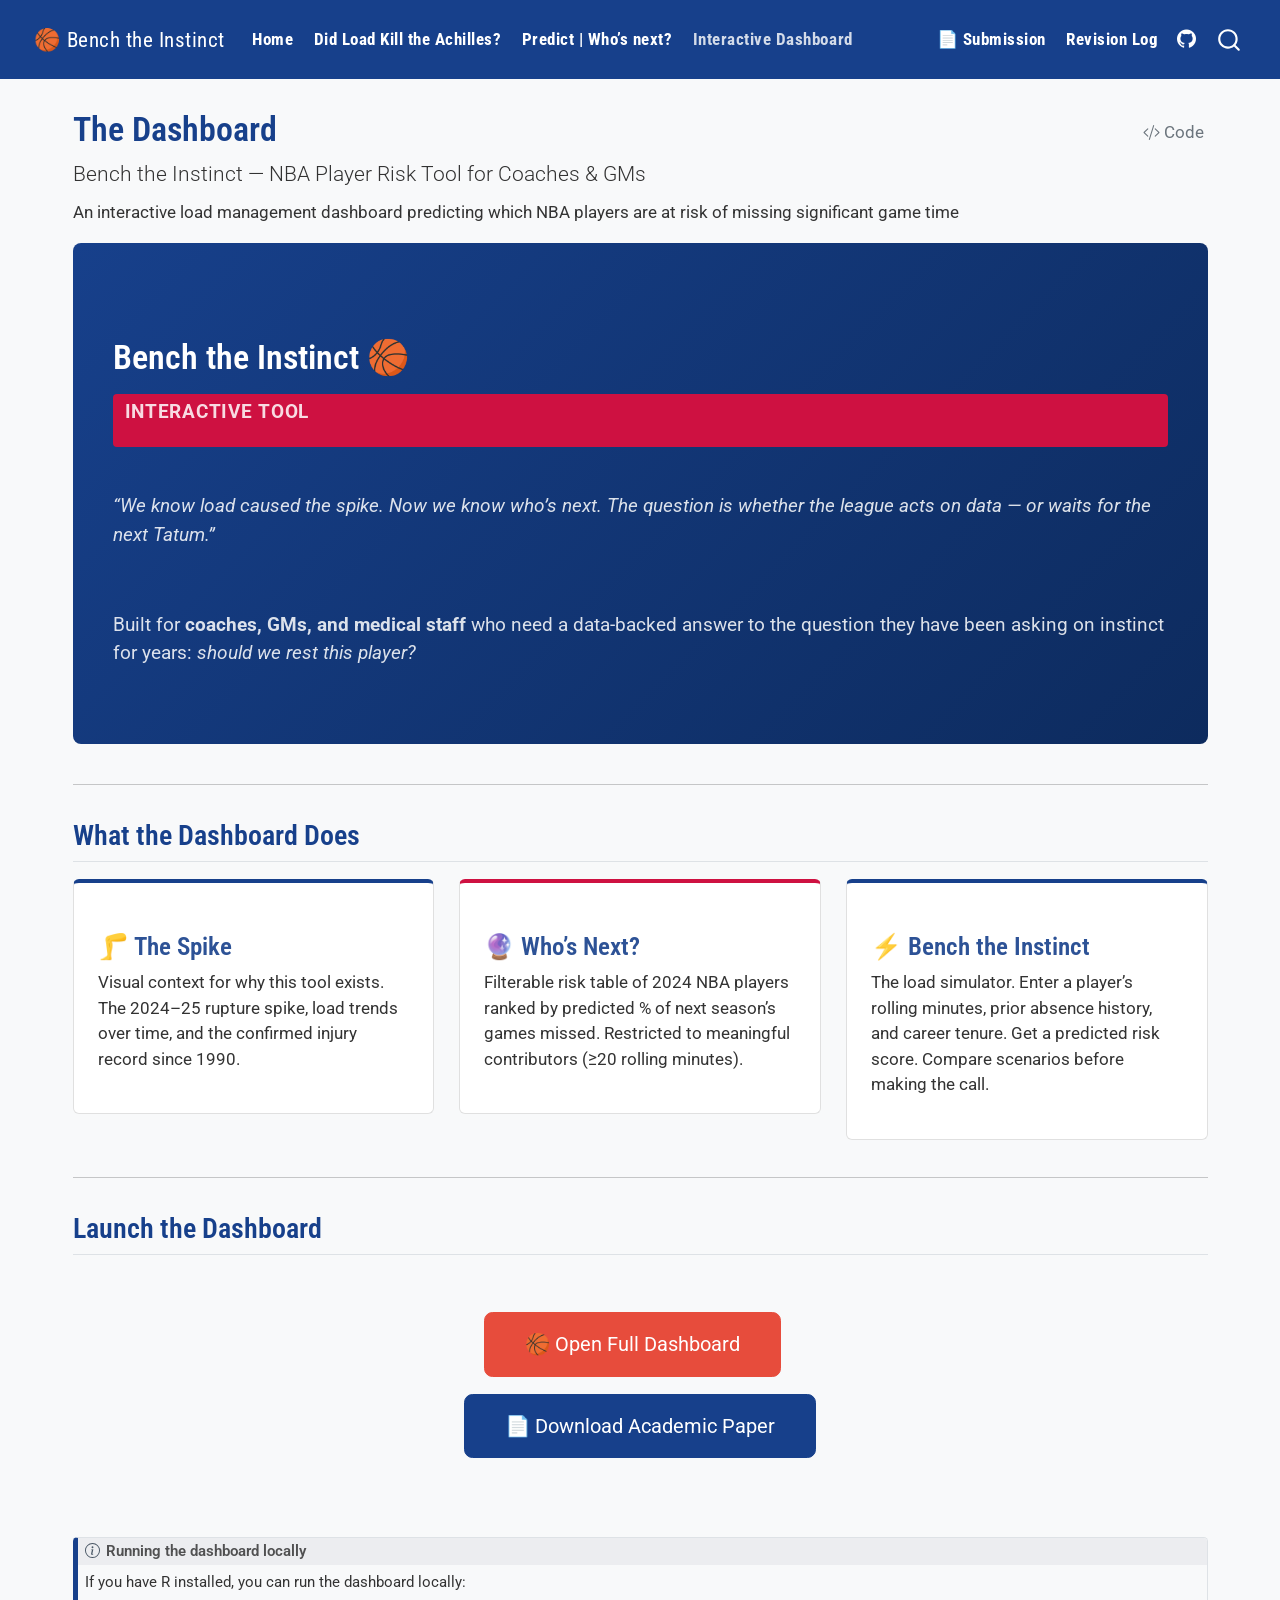
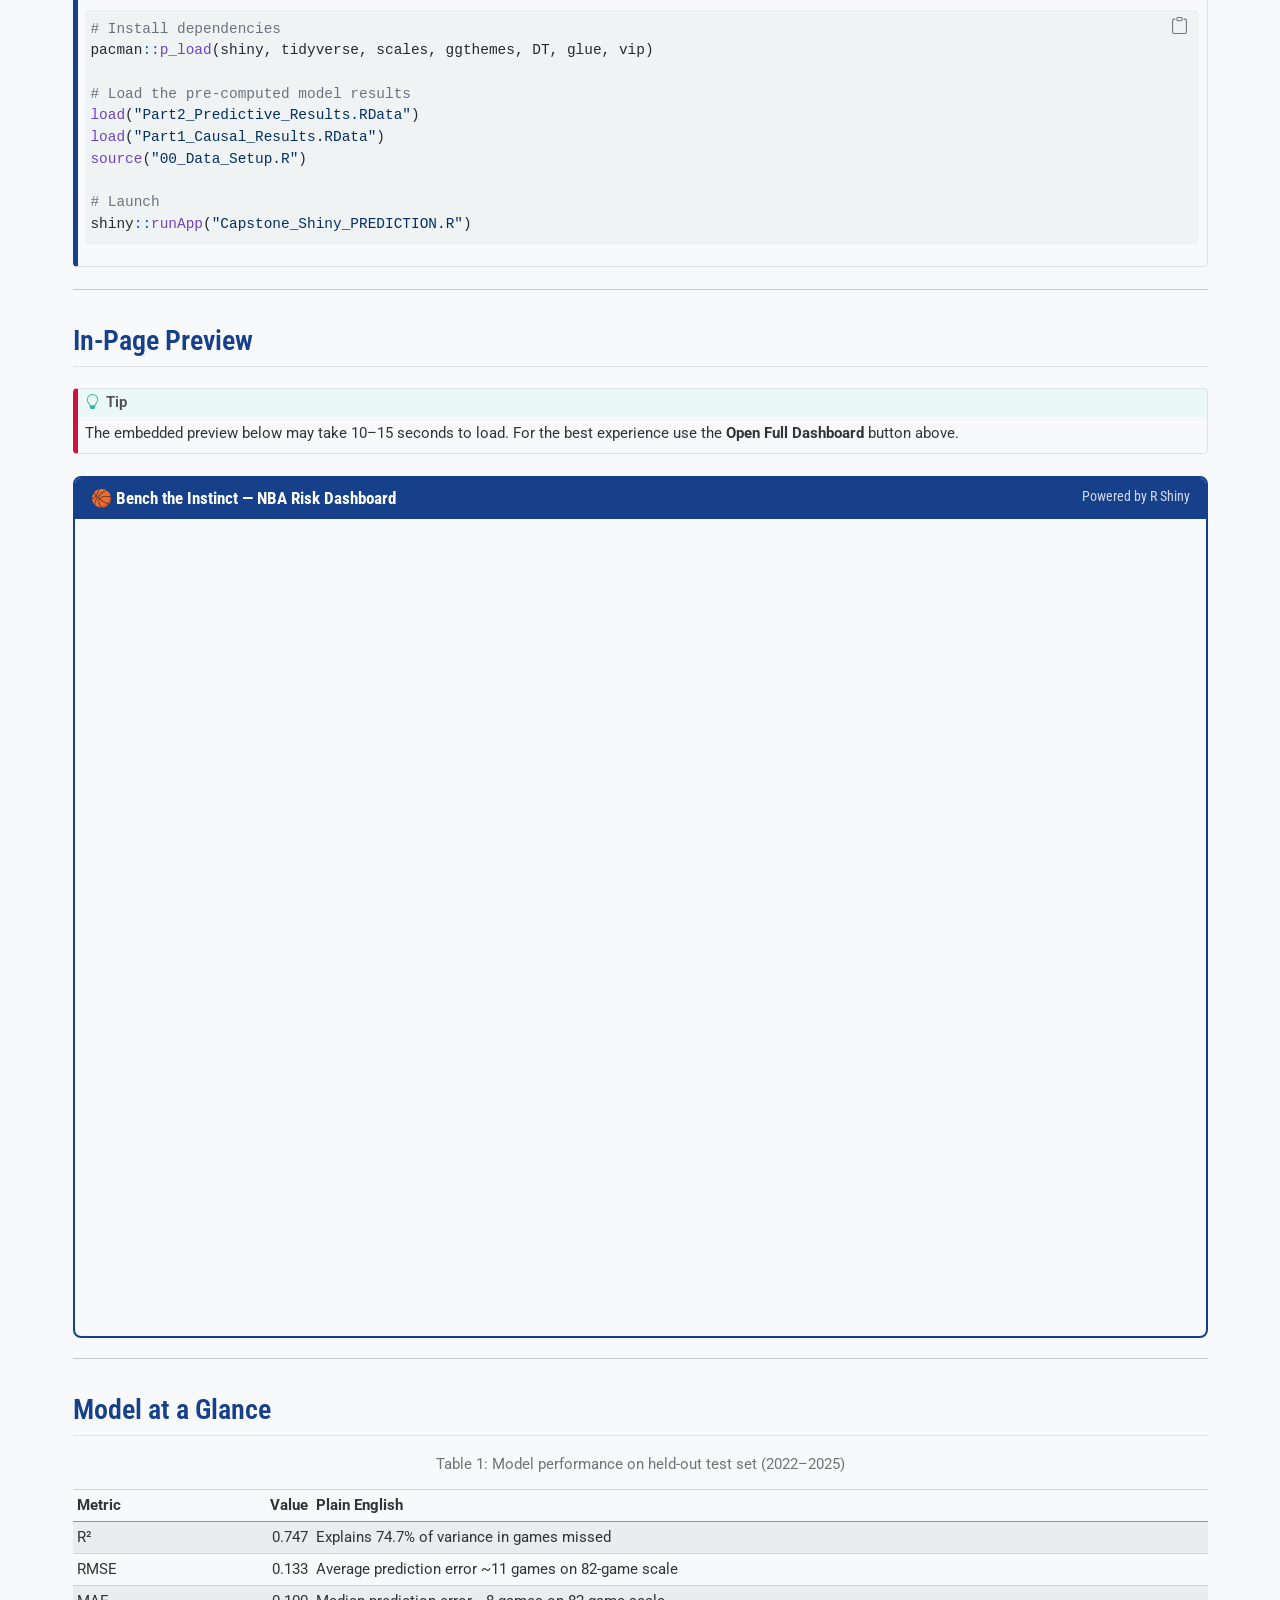
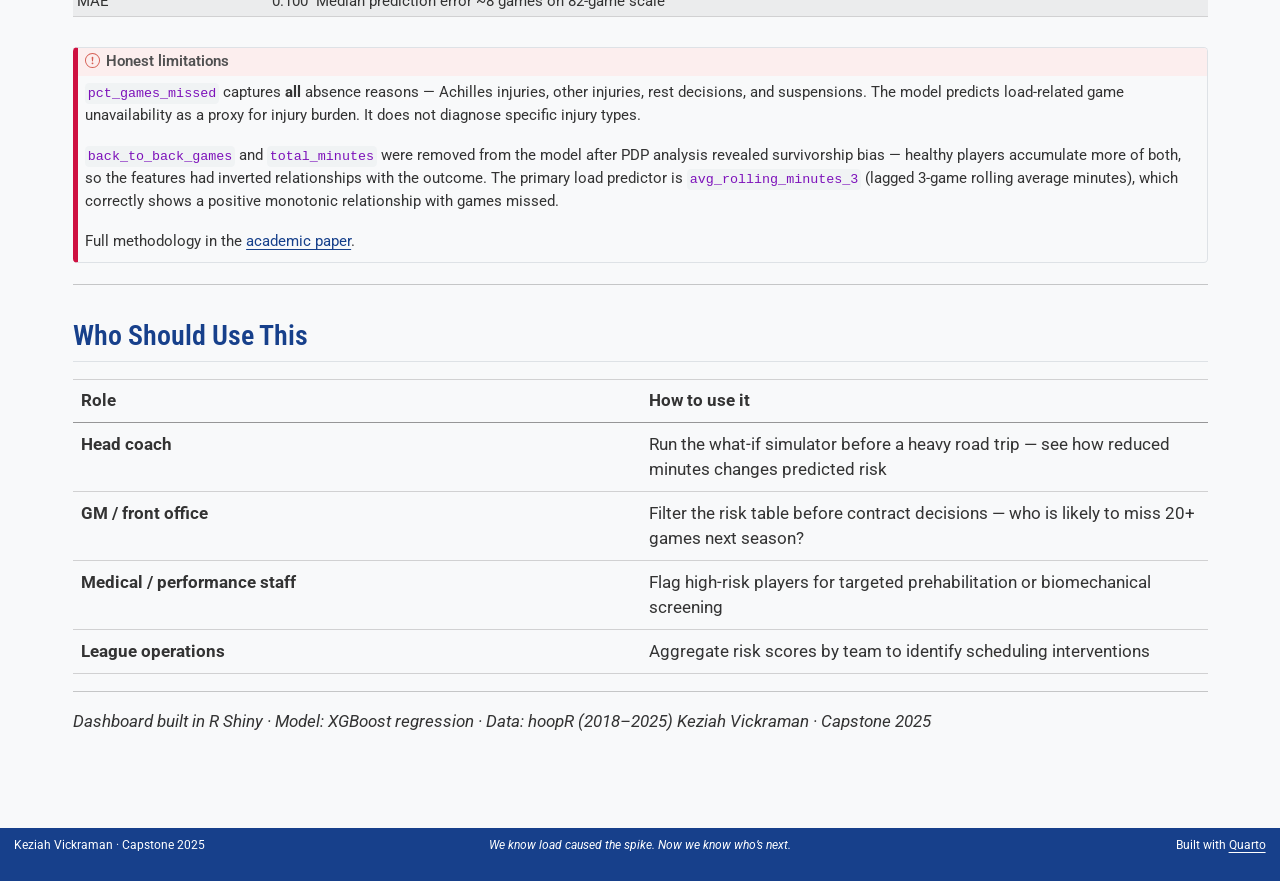
==== commit 560ad3f1: "fix feature importance axis labels" ====
--- a/docs/app.html
+++ b/docs/app.html
@@ -157,7 +157,7 @@
 <span class="menu-text">Revision Log</span></a>
   </li>  
   <li class="nav-item compact">
-    <a class="nav-link" href="https://github.com/YOUR_USERNAME/YOUR_REPO_NAME"> <i class="bi bi-github" role="img" aria-label="GitHub">
+    <a class="nav-link" href="https://github.com/KeziahVickraman/bench-the-instinct"> <i class="bi bi-github" role="img" aria-label="GitHub">
 </i> 
 <span class="menu-text"></span></a>
   </li>  
@@ -178,7 +178,7 @@
 
 <header id="title-block-header" class="quarto-title-block default">
 <div class="quarto-title">
-<div class="quarto-title-block"><div><h1 class="title">The Dashboard</h1><button type="button" class="btn code-tools-button dropdown-toggle" id="quarto-code-tools-menu" data-bs-toggle="dropdown" aria-expanded="false"><i class="bi"></i> Code</button><ul class="dropdown-menu dropdown-menu-end" aria-labelelledby="quarto-code-tools-menu"><li><a id="quarto-show-all-code" class="dropdown-item" href="javascript:void(0)" role="button">Show All Code</a></li><li><a id="quarto-hide-all-code" class="dropdown-item" href="javascript:void(0)" role="button">Hide All Code</a></li><li><hr class="dropdown-divider"></li><li><a id="quarto-view-source" class="dropdown-item" href="javascript:void(0)" role="button">View Source</a></li></ul></div></div>
+<div class="quarto-title-block"><div><h1 class="title">The Dashboard</h1><button type="button" class="btn code-tools-button" id="quarto-code-tools-source"><i class="bi"></i> Code</button></div></div>
 <p class="subtitle lead">Bench the Instinct — NBA Player Risk Tool for Coaches &amp; GMs</p>
 </div>
 
@@ -297,16 +297,6 @@
 <section id="model-at-a-glance" class="level2">
 <h2 class="anchored" data-anchor-id="model-at-a-glance">Model at a Glance</h2>
 <div class="cell">
-<details class="code-fold">
-<summary>Code</summary>
-<div class="code-copy-outer-scaffold"><div class="sourceCode cell-code" id="cb2"><pre class="sourceCode r code-with-copy"><code class="sourceCode r"><span id="cb2-1"><a href="#cb2-1" aria-hidden="true" tabindex="-1"></a>tibble<span class="sc">::</span><span class="fu">tribble</span>(</span>
-<span id="cb2-2"><a href="#cb2-2" aria-hidden="true" tabindex="-1"></a>  <span class="sc">~</span>Metric,  <span class="sc">~</span>Value,   <span class="sc">~</span><span class="st">`</span><span class="at">Plain English</span><span class="st">`</span>,</span>
-<span id="cb2-3"><a href="#cb2-3" aria-hidden="true" tabindex="-1"></a>  <span class="st">"R²"</span>,     <span class="st">"0.747"</span>,  <span class="st">"Explains 74.7% of variance in games missed"</span>,</span>
-<span id="cb2-4"><a href="#cb2-4" aria-hidden="true" tabindex="-1"></a>  <span class="st">"RMSE"</span>,   <span class="st">"0.133"</span>,  <span class="st">"Average prediction error ~11 games on 82-game scale"</span>,</span>
-<span id="cb2-5"><a href="#cb2-5" aria-hidden="true" tabindex="-1"></a>  <span class="st">"MAE"</span>,    <span class="st">"0.100"</span>,  <span class="st">"Median prediction error ~8 games on 82-game scale"</span></span>
-<span id="cb2-6"><a href="#cb2-6" aria-hidden="true" tabindex="-1"></a>) <span class="sc">|&gt;</span></span>
-<span id="cb2-7"><a href="#cb2-7" aria-hidden="true" tabindex="-1"></a>  knitr<span class="sc">::</span><span class="fu">kable</span>(<span class="at">align =</span> <span class="fu">c</span>(<span class="st">"l"</span>, <span class="st">"r"</span>, <span class="st">"l"</span>))</span></code></pre></div><button title="Copy to Clipboard" class="code-copy-button"><i class="bi"></i></button></div>
-</details>
 <div id="tbl-model-summary" class="cell quarto-float quarto-figure quarto-figure-center anchored">
 <figure class="quarto-float quarto-float-tbl figure">
 <figcaption class="quarto-float-caption-top quarto-float-caption quarto-float-tbl" id="tbl-model-summary-caption-0ceaefa1-69ba-4598-a22c-09a6ac19f8ca">
@@ -854,169 +844,169 @@
     }
   });
   </script><div class="modal fade" id="quarto-embedded-source-code-modal" tabindex="-1" aria-labelledby="quarto-embedded-source-code-modal-label" aria-hidden="true"><div class="modal-dialog modal-dialog-scrollable"><div class="modal-content"><div class="modal-header"><h5 class="modal-title" id="quarto-embedded-source-code-modal-label">Source Code</h5><button class="btn-close" data-bs-dismiss="modal"></button></div><div class="modal-body"><div class="">
-<div class="code-copy-outer-scaffold"><div class="sourceCode" id="cb3" data-shortcodes="false"><pre class="sourceCode markdown code-with-copy"><code class="sourceCode markdown"><span id="cb3-1"><a href="#cb3-1" aria-hidden="true" tabindex="-1"></a><span class="co">---</span></span>
-<span id="cb3-2"><a href="#cb3-2" aria-hidden="true" tabindex="-1"></a><span class="an">title:</span><span class="co"> "The Dashboard"</span></span>
-<span id="cb3-3"><a href="#cb3-3" aria-hidden="true" tabindex="-1"></a><span class="an">subtitle:</span><span class="co"> "Bench the Instinct — NBA Player Risk Tool for Coaches &amp; GMs"</span></span>
-<span id="cb3-4"><a href="#cb3-4" aria-hidden="true" tabindex="-1"></a><span class="an">description:</span><span class="co"> "An interactive load management dashboard predicting which NBA players are at risk of missing significant game time"</span></span>
-<span id="cb3-5"><a href="#cb3-5" aria-hidden="true" tabindex="-1"></a><span class="an">toc:</span><span class="co"> false</span></span>
-<span id="cb3-6"><a href="#cb3-6" aria-hidden="true" tabindex="-1"></a><span class="an">page-layout:</span><span class="co"> full</span></span>
-<span id="cb3-7"><a href="#cb3-7" aria-hidden="true" tabindex="-1"></a><span class="co">---</span></span>
-<span id="cb3-8"><a href="#cb3-8" aria-hidden="true" tabindex="-1"></a></span>
-<span id="cb3-9"><a href="#cb3-9" aria-hidden="true" tabindex="-1"></a><span class="in">```{r setup, include=FALSE}</span></span>
-<span id="cb3-10"><a href="#cb3-10" aria-hidden="true" tabindex="-1"></a>knitr<span class="sc">::</span>opts_chunk<span class="sc">$</span><span class="fu">set</span>(<span class="at">echo =</span> <span class="cn">FALSE</span>)</span>
-<span id="cb3-11"><a href="#cb3-11" aria-hidden="true" tabindex="-1"></a><span class="in">```</span></span>
-<span id="cb3-12"><a href="#cb3-12" aria-hidden="true" tabindex="-1"></a></span>
-<span id="cb3-13"><a href="#cb3-13" aria-hidden="true" tabindex="-1"></a>::: {.hero-banner}</span>
-<span id="cb3-14"><a href="#cb3-14" aria-hidden="true" tabindex="-1"></a><span class="fu"># Bench the Instinct 🏀</span></span>
-<span id="cb3-15"><a href="#cb3-15" aria-hidden="true" tabindex="-1"></a></span>
-<span id="cb3-16"><a href="#cb3-16" aria-hidden="true" tabindex="-1"></a>::: {.badge-red}</span>
-<span id="cb3-17"><a href="#cb3-17" aria-hidden="true" tabindex="-1"></a>INTERACTIVE TOOL</span>
-<span id="cb3-18"><a href="#cb3-18" aria-hidden="true" tabindex="-1"></a>:::</span>
-<span id="cb3-19"><a href="#cb3-19" aria-hidden="true" tabindex="-1"></a></span>
-<span id="cb3-20"><a href="#cb3-20" aria-hidden="true" tabindex="-1"></a><span class="dt">&lt;</span><span class="kw">br</span><span class="dt">&gt;</span></span>
-<span id="cb3-21"><a href="#cb3-21" aria-hidden="true" tabindex="-1"></a></span>
-<span id="cb3-22"><a href="#cb3-22" aria-hidden="true" tabindex="-1"></a>*"We know load caused the spike. Now we know who's next. The question is whether</span>
-<span id="cb3-23"><a href="#cb3-23" aria-hidden="true" tabindex="-1"></a>the league acts on data — or waits for the next Tatum."*</span>
-<span id="cb3-24"><a href="#cb3-24" aria-hidden="true" tabindex="-1"></a></span>
-<span id="cb3-25"><a href="#cb3-25" aria-hidden="true" tabindex="-1"></a><span class="dt">&lt;</span><span class="kw">br</span><span class="dt">&gt;</span></span>
-<span id="cb3-26"><a href="#cb3-26" aria-hidden="true" tabindex="-1"></a></span>
-<span id="cb3-27"><a href="#cb3-27" aria-hidden="true" tabindex="-1"></a>Built for **coaches, GMs, and medical staff** who need a data-backed answer to</span>
-<span id="cb3-28"><a href="#cb3-28" aria-hidden="true" tabindex="-1"></a>the question they have been asking on instinct for years: *should we rest this player?*</span>
-<span id="cb3-29"><a href="#cb3-29" aria-hidden="true" tabindex="-1"></a>:::</span>
-<span id="cb3-30"><a href="#cb3-30" aria-hidden="true" tabindex="-1"></a></span>
-<span id="cb3-31"><a href="#cb3-31" aria-hidden="true" tabindex="-1"></a>---</span>
-<span id="cb3-32"><a href="#cb3-32" aria-hidden="true" tabindex="-1"></a></span>
-<span id="cb3-33"><a href="#cb3-33" aria-hidden="true" tabindex="-1"></a><span class="fu">## What the Dashboard Does</span></span>
-<span id="cb3-34"><a href="#cb3-34" aria-hidden="true" tabindex="-1"></a></span>
-<span id="cb3-35"><a href="#cb3-35" aria-hidden="true" tabindex="-1"></a>::: {.grid}</span>
-<span id="cb3-36"><a href="#cb3-36" aria-hidden="true" tabindex="-1"></a></span>
-<span id="cb3-37"><a href="#cb3-37" aria-hidden="true" tabindex="-1"></a>::: {.g-col-4}</span>
-<span id="cb3-38"><a href="#cb3-38" aria-hidden="true" tabindex="-1"></a>::: {.part-card}</span>
-<span id="cb3-39"><a href="#cb3-39" aria-hidden="true" tabindex="-1"></a><span class="fu">### 🦵 The Spike</span></span>
-<span id="cb3-40"><a href="#cb3-40" aria-hidden="true" tabindex="-1"></a>Visual context for why this tool exists. The 2024–25 rupture spike, load trends over time, and the confirmed injury record since 1990.</span>
-<span id="cb3-41"><a href="#cb3-41" aria-hidden="true" tabindex="-1"></a>:::</span>
-<span id="cb3-42"><a href="#cb3-42" aria-hidden="true" tabindex="-1"></a>:::</span>
-<span id="cb3-43"><a href="#cb3-43" aria-hidden="true" tabindex="-1"></a></span>
-<span id="cb3-44"><a href="#cb3-44" aria-hidden="true" tabindex="-1"></a>::: {.g-col-4}</span>
-<span id="cb3-45"><a href="#cb3-45" aria-hidden="true" tabindex="-1"></a>::: {.part-card .red}</span>
-<span id="cb3-46"><a href="#cb3-46" aria-hidden="true" tabindex="-1"></a><span class="fu">### 🔮 Who's Next?</span></span>
-<span id="cb3-47"><a href="#cb3-47" aria-hidden="true" tabindex="-1"></a>Filterable risk table of 2024 NBA players ranked by predicted % of next season's games missed. Restricted to meaningful contributors (≥20 rolling minutes).</span>
-<span id="cb3-48"><a href="#cb3-48" aria-hidden="true" tabindex="-1"></a>:::</span>
-<span id="cb3-49"><a href="#cb3-49" aria-hidden="true" tabindex="-1"></a>:::</span>
-<span id="cb3-50"><a href="#cb3-50" aria-hidden="true" tabindex="-1"></a></span>
-<span id="cb3-51"><a href="#cb3-51" aria-hidden="true" tabindex="-1"></a>::: {.g-col-4}</span>
-<span id="cb3-52"><a href="#cb3-52" aria-hidden="true" tabindex="-1"></a>::: {.part-card}</span>
-<span id="cb3-53"><a href="#cb3-53" aria-hidden="true" tabindex="-1"></a><span class="fu">### ⚡ Bench the Instinct</span></span>
-<span id="cb3-54"><a href="#cb3-54" aria-hidden="true" tabindex="-1"></a>The load simulator. Enter a player's rolling minutes, prior absence history, and career tenure. Get a predicted risk score. Compare scenarios before making the call.</span>
-<span id="cb3-55"><a href="#cb3-55" aria-hidden="true" tabindex="-1"></a>:::</span>
-<span id="cb3-56"><a href="#cb3-56" aria-hidden="true" tabindex="-1"></a>:::</span>
-<span id="cb3-57"><a href="#cb3-57" aria-hidden="true" tabindex="-1"></a></span>
-<span id="cb3-58"><a href="#cb3-58" aria-hidden="true" tabindex="-1"></a>:::</span>
-<span id="cb3-59"><a href="#cb3-59" aria-hidden="true" tabindex="-1"></a></span>
-<span id="cb3-60"><a href="#cb3-60" aria-hidden="true" tabindex="-1"></a>---</span>
-<span id="cb3-61"><a href="#cb3-61" aria-hidden="true" tabindex="-1"></a></span>
-<span id="cb3-62"><a href="#cb3-62" aria-hidden="true" tabindex="-1"></a><span class="fu">## Launch the Dashboard</span></span>
-<span id="cb3-63"><a href="#cb3-63" aria-hidden="true" tabindex="-1"></a></span>
-<span id="cb3-64"><a href="#cb3-64" aria-hidden="true" tabindex="-1"></a>::: {.text-center style="padding: 40px 0;"}</span>
-<span id="cb3-65"><a href="#cb3-65" aria-hidden="true" tabindex="-1"></a></span>
-<span id="cb3-66"><a href="#cb3-66" aria-hidden="true" tabindex="-1"></a><span class="co">[</span><span class="ot">🏀 Open Full Dashboard</span><span class="co">](https://7tmnpt-keziah-vickraman.shinyapps.io/nba-achilles/)</span>{.btn .btn-danger .btn-lg target="_blank" style="font-size: 1.2rem; padding: 16px 40px; margin-right: 16px;"}</span>
-<span id="cb3-67"><a href="#cb3-67" aria-hidden="true" tabindex="-1"></a></span>
-<span id="cb3-68"><a href="#cb3-68" aria-hidden="true" tabindex="-1"></a><span class="co">[</span><span class="ot">📄 Download Academic Paper</span><span class="co">](submission_final_042026.pdf)</span>{.btn .btn-primary .btn-lg target="_blank" style="font-size: 1.2rem; padding: 16px 40px;"}</span>
-<span id="cb3-69"><a href="#cb3-69" aria-hidden="true" tabindex="-1"></a></span>
-<span id="cb3-70"><a href="#cb3-70" aria-hidden="true" tabindex="-1"></a>:::</span>
-<span id="cb3-71"><a href="#cb3-71" aria-hidden="true" tabindex="-1"></a></span>
-<span id="cb3-72"><a href="#cb3-72" aria-hidden="true" tabindex="-1"></a>::: {.callout-note}</span>
-<span id="cb3-73"><a href="#cb3-73" aria-hidden="true" tabindex="-1"></a><span class="fu">## Running the dashboard locally</span></span>
-<span id="cb3-74"><a href="#cb3-74" aria-hidden="true" tabindex="-1"></a>If you have R installed, you can run the dashboard locally:</span>
-<span id="cb3-75"><a href="#cb3-75" aria-hidden="true" tabindex="-1"></a><span class="in">```r</span></span>
-<span id="cb3-76"><a href="#cb3-76" aria-hidden="true" tabindex="-1"></a><span class="co"># Install dependencies</span></span>
-<span id="cb3-77"><a href="#cb3-77" aria-hidden="true" tabindex="-1"></a>pacman<span class="sc">::</span><span class="fu">p_load</span>(shiny, tidyverse, scales, ggthemes, DT, glue, vip)</span>
-<span id="cb3-78"><a href="#cb3-78" aria-hidden="true" tabindex="-1"></a></span>
-<span id="cb3-79"><a href="#cb3-79" aria-hidden="true" tabindex="-1"></a><span class="co"># Load the pre-computed model results</span></span>
-<span id="cb3-80"><a href="#cb3-80" aria-hidden="true" tabindex="-1"></a><span class="fu">load</span>(<span class="st">"Part2_Predictive_Results.RData"</span>)</span>
-<span id="cb3-81"><a href="#cb3-81" aria-hidden="true" tabindex="-1"></a><span class="fu">load</span>(<span class="st">"Part1_Causal_Results.RData"</span>)</span>
-<span id="cb3-82"><a href="#cb3-82" aria-hidden="true" tabindex="-1"></a><span class="fu">source</span>(<span class="st">"00_Data_Setup.R"</span>)</span>
-<span id="cb3-83"><a href="#cb3-83" aria-hidden="true" tabindex="-1"></a></span>
-<span id="cb3-84"><a href="#cb3-84" aria-hidden="true" tabindex="-1"></a><span class="co"># Launch</span></span>
-<span id="cb3-85"><a href="#cb3-85" aria-hidden="true" tabindex="-1"></a>shiny<span class="sc">::</span><span class="fu">runApp</span>(<span class="st">"Capstone_Shiny_PREDICTION.R"</span>)</span>
-<span id="cb3-86"><a href="#cb3-86" aria-hidden="true" tabindex="-1"></a><span class="in">```</span></span>
-<span id="cb3-87"><a href="#cb3-87" aria-hidden="true" tabindex="-1"></a>:::</span>
-<span id="cb3-88"><a href="#cb3-88" aria-hidden="true" tabindex="-1"></a></span>
-<span id="cb3-89"><a href="#cb3-89" aria-hidden="true" tabindex="-1"></a>---</span>
-<span id="cb3-90"><a href="#cb3-90" aria-hidden="true" tabindex="-1"></a></span>
-<span id="cb3-91"><a href="#cb3-91" aria-hidden="true" tabindex="-1"></a><span class="fu">## In-Page Preview {#preview}</span></span>
-<span id="cb3-92"><a href="#cb3-92" aria-hidden="true" tabindex="-1"></a></span>
-<span id="cb3-93"><a href="#cb3-93" aria-hidden="true" tabindex="-1"></a>::: {.callout-tip}</span>
-<span id="cb3-94"><a href="#cb3-94" aria-hidden="true" tabindex="-1"></a><span class="fu">## Tip</span></span>
-<span id="cb3-95"><a href="#cb3-95" aria-hidden="true" tabindex="-1"></a>The embedded preview below may take 10–15 seconds to load. For the best experience</span>
-<span id="cb3-96"><a href="#cb3-96" aria-hidden="true" tabindex="-1"></a>use the **Open Full Dashboard** button above.</span>
-<span id="cb3-97"><a href="#cb3-97" aria-hidden="true" tabindex="-1"></a>:::</span>
-<span id="cb3-98"><a href="#cb3-98" aria-hidden="true" tabindex="-1"></a></span>
-<span id="cb3-99"><a href="#cb3-99" aria-hidden="true" tabindex="-1"></a><span class="in">```{=html}</span></span>
-<span id="cb3-100"><a href="#cb3-100" aria-hidden="true" tabindex="-1"></a><span class="in">&lt;div style="border: 2px solid #17408B; border-radius: 8px; overflow: hidden; margin: 20px 0;"&gt;</span></span>
-<span id="cb3-101"><a href="#cb3-101" aria-hidden="true" tabindex="-1"></a><span class="in">  &lt;div style="background: #17408B; padding: 8px 16px; color: white; font-family: 'Roboto Condensed', sans-serif; font-weight: 700;"&gt;</span></span>
-<span id="cb3-102"><a href="#cb3-102" aria-hidden="true" tabindex="-1"></a><span class="in">    🏀 Bench the Instinct — NBA Risk Dashboard</span></span>
-<span id="cb3-103"><a href="#cb3-103" aria-hidden="true" tabindex="-1"></a><span class="in">    &lt;span style="float:right; font-size: 0.85rem; font-weight: 400; opacity: 0.8;"&gt;</span></span>
-<span id="cb3-104"><a href="#cb3-104" aria-hidden="true" tabindex="-1"></a><span class="in">      Powered by R Shiny</span></span>
-<span id="cb3-105"><a href="#cb3-105" aria-hidden="true" tabindex="-1"></a><span class="in">    &lt;/span&gt;</span></span>
-<span id="cb3-106"><a href="#cb3-106" aria-hidden="true" tabindex="-1"></a><span class="in">  &lt;/div&gt;</span></span>
-<span id="cb3-107"><a href="#cb3-107" aria-hidden="true" tabindex="-1"></a><span class="in">  &lt;iframe </span></span>
-<span id="cb3-108"><a href="#cb3-108" aria-hidden="true" tabindex="-1"></a><span class="in">    src="https://7tmnpt-keziah-vickraman.shinyapps.io/nba-achilles/" </span></span>
-<span id="cb3-109"><a href="#cb3-109" aria-hidden="true" tabindex="-1"></a><span class="in">    width="100%" </span></span>
-<span id="cb3-110"><a href="#cb3-110" aria-hidden="true" tabindex="-1"></a><span class="in">    height="800px" </span></span>
-<span id="cb3-111"><a href="#cb3-111" aria-hidden="true" tabindex="-1"></a><span class="in">    frameborder="0"</span></span>
-<span id="cb3-112"><a href="#cb3-112" aria-hidden="true" tabindex="-1"></a><span class="in">    style="display: block;"&gt;</span></span>
-<span id="cb3-113"><a href="#cb3-113" aria-hidden="true" tabindex="-1"></a><span class="in">  &lt;/iframe&gt;</span></span>
-<span id="cb3-114"><a href="#cb3-114" aria-hidden="true" tabindex="-1"></a><span class="in">&lt;/div&gt;</span></span>
-<span id="cb3-115"><a href="#cb3-115" aria-hidden="true" tabindex="-1"></a><span class="in">```</span></span>
-<span id="cb3-116"><a href="#cb3-116" aria-hidden="true" tabindex="-1"></a></span>
-<span id="cb3-117"><a href="#cb3-117" aria-hidden="true" tabindex="-1"></a>---</span>
-<span id="cb3-118"><a href="#cb3-118" aria-hidden="true" tabindex="-1"></a></span>
-<span id="cb3-119"><a href="#cb3-119" aria-hidden="true" tabindex="-1"></a><span class="fu">## Model at a Glance</span></span>
-<span id="cb3-120"><a href="#cb3-120" aria-hidden="true" tabindex="-1"></a></span>
-<span id="cb3-121"><a href="#cb3-121" aria-hidden="true" tabindex="-1"></a><span class="in">```{r model-summary}</span></span>
-<span id="cb3-122"><a href="#cb3-122" aria-hidden="true" tabindex="-1"></a><span class="co">#| label: tbl-model-summary</span></span>
-<span id="cb3-123"><a href="#cb3-123" aria-hidden="true" tabindex="-1"></a><span class="co">#| tbl-cap: "Model performance on held-out test set (2022–2025)"</span></span>
-<span id="cb3-124"><a href="#cb3-124" aria-hidden="true" tabindex="-1"></a></span>
-<span id="cb3-125"><a href="#cb3-125" aria-hidden="true" tabindex="-1"></a>tibble<span class="sc">::</span><span class="fu">tribble</span>(</span>
-<span id="cb3-126"><a href="#cb3-126" aria-hidden="true" tabindex="-1"></a>  <span class="sc">~</span>Metric,  <span class="sc">~</span>Value,   <span class="sc">~</span><span class="st">`</span><span class="at">Plain English</span><span class="st">`</span>,</span>
-<span id="cb3-127"><a href="#cb3-127" aria-hidden="true" tabindex="-1"></a>  <span class="st">"R²"</span>,     <span class="st">"0.747"</span>,  <span class="st">"Explains 74.7% of variance in games missed"</span>,</span>
-<span id="cb3-128"><a href="#cb3-128" aria-hidden="true" tabindex="-1"></a>  <span class="st">"RMSE"</span>,   <span class="st">"0.133"</span>,  <span class="st">"Average prediction error ~11 games on 82-game scale"</span>,</span>
-<span id="cb3-129"><a href="#cb3-129" aria-hidden="true" tabindex="-1"></a>  <span class="st">"MAE"</span>,    <span class="st">"0.100"</span>,  <span class="st">"Median prediction error ~8 games on 82-game scale"</span></span>
-<span id="cb3-130"><a href="#cb3-130" aria-hidden="true" tabindex="-1"></a>) <span class="sc">|&gt;</span></span>
-<span id="cb3-131"><a href="#cb3-131" aria-hidden="true" tabindex="-1"></a>  knitr<span class="sc">::</span><span class="fu">kable</span>(<span class="at">align =</span> <span class="fu">c</span>(<span class="st">"l"</span>, <span class="st">"r"</span>, <span class="st">"l"</span>))</span>
-<span id="cb3-132"><a href="#cb3-132" aria-hidden="true" tabindex="-1"></a><span class="in">```</span></span>
-<span id="cb3-133"><a href="#cb3-133" aria-hidden="true" tabindex="-1"></a></span>
-<span id="cb3-134"><a href="#cb3-134" aria-hidden="true" tabindex="-1"></a>::: {.callout-important}</span>
-<span id="cb3-135"><a href="#cb3-135" aria-hidden="true" tabindex="-1"></a><span class="fu">## Honest limitations</span></span>
-<span id="cb3-136"><a href="#cb3-136" aria-hidden="true" tabindex="-1"></a><span class="in">`pct_games_missed`</span> captures **all** absence reasons — Achilles injuries, other injuries,</span>
-<span id="cb3-137"><a href="#cb3-137" aria-hidden="true" tabindex="-1"></a>rest decisions, and suspensions. The model predicts load-related game unavailability</span>
-<span id="cb3-138"><a href="#cb3-138" aria-hidden="true" tabindex="-1"></a>as a proxy for injury burden. It does not diagnose specific injury types.</span>
-<span id="cb3-139"><a href="#cb3-139" aria-hidden="true" tabindex="-1"></a></span>
-<span id="cb3-140"><a href="#cb3-140" aria-hidden="true" tabindex="-1"></a><span class="in">`back_to_back_games`</span> and <span class="in">`total_minutes`</span> were removed from the model after PDP</span>
-<span id="cb3-141"><a href="#cb3-141" aria-hidden="true" tabindex="-1"></a>analysis revealed survivorship bias — healthy players accumulate more of both,</span>
-<span id="cb3-142"><a href="#cb3-142" aria-hidden="true" tabindex="-1"></a>so the features had inverted relationships with the outcome. The primary load</span>
-<span id="cb3-143"><a href="#cb3-143" aria-hidden="true" tabindex="-1"></a>predictor is <span class="in">`avg_rolling_minutes_3`</span> (lagged 3-game rolling average minutes),</span>
-<span id="cb3-144"><a href="#cb3-144" aria-hidden="true" tabindex="-1"></a>which correctly shows a positive monotonic relationship with games missed.</span>
-<span id="cb3-145"><a href="#cb3-145" aria-hidden="true" tabindex="-1"></a></span>
-<span id="cb3-146"><a href="#cb3-146" aria-hidden="true" tabindex="-1"></a>Full methodology in the <span class="co">[</span><span class="ot">academic paper</span><span class="co">](submission.qmd)</span>.</span>
-<span id="cb3-147"><a href="#cb3-147" aria-hidden="true" tabindex="-1"></a>:::</span>
-<span id="cb3-148"><a href="#cb3-148" aria-hidden="true" tabindex="-1"></a></span>
-<span id="cb3-149"><a href="#cb3-149" aria-hidden="true" tabindex="-1"></a>---</span>
-<span id="cb3-150"><a href="#cb3-150" aria-hidden="true" tabindex="-1"></a></span>
-<span id="cb3-151"><a href="#cb3-151" aria-hidden="true" tabindex="-1"></a><span class="fu">## Who Should Use This</span></span>
-<span id="cb3-152"><a href="#cb3-152" aria-hidden="true" tabindex="-1"></a></span>
-<span id="cb3-153"><a href="#cb3-153" aria-hidden="true" tabindex="-1"></a><span class="pp">|</span> Role <span class="pp">|</span> How to use it <span class="pp">|</span></span>
-<span id="cb3-154"><a href="#cb3-154" aria-hidden="true" tabindex="-1"></a><span class="pp">|---|---|</span></span>
-<span id="cb3-155"><a href="#cb3-155" aria-hidden="true" tabindex="-1"></a><span class="pp">|</span> **Head coach** <span class="pp">|</span> Run the what-if simulator before a heavy road trip — see how reduced minutes changes predicted risk <span class="pp">|</span></span>
-<span id="cb3-156"><a href="#cb3-156" aria-hidden="true" tabindex="-1"></a><span class="pp">|</span> **GM / front office** <span class="pp">|</span> Filter the risk table before contract decisions — who is likely to miss 20+ games next season? <span class="pp">|</span></span>
-<span id="cb3-157"><a href="#cb3-157" aria-hidden="true" tabindex="-1"></a><span class="pp">|</span> **Medical / performance staff** <span class="pp">|</span> Flag high-risk players for targeted prehabilitation or biomechanical screening <span class="pp">|</span></span>
-<span id="cb3-158"><a href="#cb3-158" aria-hidden="true" tabindex="-1"></a><span class="pp">|</span> **League operations** <span class="pp">|</span> Aggregate risk scores by team to identify scheduling interventions <span class="pp">|</span></span>
-<span id="cb3-159"><a href="#cb3-159" aria-hidden="true" tabindex="-1"></a></span>
-<span id="cb3-160"><a href="#cb3-160" aria-hidden="true" tabindex="-1"></a>---</span>
-<span id="cb3-161"><a href="#cb3-161" aria-hidden="true" tabindex="-1"></a></span>
-<span id="cb3-162"><a href="#cb3-162" aria-hidden="true" tabindex="-1"></a>*Dashboard built in R Shiny · Model: XGBoost regression · Data: hoopR (2018–2025)*</span>
-<span id="cb3-163"><a href="#cb3-163" aria-hidden="true" tabindex="-1"></a>*Keziah Vickraman · Capstone 2025*</span></code></pre></div><button title="Copy to Clipboard" class="code-copy-button" data-in-quarto-modal=""><i class="bi"></i></button></div>
+<div class="code-copy-outer-scaffold"><div class="sourceCode" id="cb2" data-shortcodes="false"><pre class="sourceCode markdown code-with-copy"><code class="sourceCode markdown"><span id="cb2-1"><a href="#cb2-1" aria-hidden="true" tabindex="-1"></a><span class="co">---</span></span>
+<span id="cb2-2"><a href="#cb2-2" aria-hidden="true" tabindex="-1"></a><span class="an">title:</span><span class="co"> "The Dashboard"</span></span>
+<span id="cb2-3"><a href="#cb2-3" aria-hidden="true" tabindex="-1"></a><span class="an">subtitle:</span><span class="co"> "Bench the Instinct — NBA Player Risk Tool for Coaches &amp; GMs"</span></span>
+<span id="cb2-4"><a href="#cb2-4" aria-hidden="true" tabindex="-1"></a><span class="an">description:</span><span class="co"> "An interactive load management dashboard predicting which NBA players are at risk of missing significant game time"</span></span>
+<span id="cb2-5"><a href="#cb2-5" aria-hidden="true" tabindex="-1"></a><span class="an">toc:</span><span class="co"> false</span></span>
+<span id="cb2-6"><a href="#cb2-6" aria-hidden="true" tabindex="-1"></a><span class="an">page-layout:</span><span class="co"> full</span></span>
+<span id="cb2-7"><a href="#cb2-7" aria-hidden="true" tabindex="-1"></a><span class="co">---</span></span>
+<span id="cb2-8"><a href="#cb2-8" aria-hidden="true" tabindex="-1"></a></span>
+<span id="cb2-9"><a href="#cb2-9" aria-hidden="true" tabindex="-1"></a><span class="in">```{r setup, include=FALSE}</span></span>
+<span id="cb2-10"><a href="#cb2-10" aria-hidden="true" tabindex="-1"></a>knitr<span class="sc">::</span>opts_chunk<span class="sc">$</span><span class="fu">set</span>(<span class="at">echo =</span> <span class="cn">FALSE</span>)</span>
+<span id="cb2-11"><a href="#cb2-11" aria-hidden="true" tabindex="-1"></a><span class="in">```</span></span>
+<span id="cb2-12"><a href="#cb2-12" aria-hidden="true" tabindex="-1"></a></span>
+<span id="cb2-13"><a href="#cb2-13" aria-hidden="true" tabindex="-1"></a>::: {.hero-banner}</span>
+<span id="cb2-14"><a href="#cb2-14" aria-hidden="true" tabindex="-1"></a><span class="fu"># Bench the Instinct 🏀</span></span>
+<span id="cb2-15"><a href="#cb2-15" aria-hidden="true" tabindex="-1"></a></span>
+<span id="cb2-16"><a href="#cb2-16" aria-hidden="true" tabindex="-1"></a>::: {.badge-red}</span>
+<span id="cb2-17"><a href="#cb2-17" aria-hidden="true" tabindex="-1"></a>INTERACTIVE TOOL</span>
+<span id="cb2-18"><a href="#cb2-18" aria-hidden="true" tabindex="-1"></a>:::</span>
+<span id="cb2-19"><a href="#cb2-19" aria-hidden="true" tabindex="-1"></a></span>
+<span id="cb2-20"><a href="#cb2-20" aria-hidden="true" tabindex="-1"></a><span class="dt">&lt;</span><span class="kw">br</span><span class="dt">&gt;</span></span>
+<span id="cb2-21"><a href="#cb2-21" aria-hidden="true" tabindex="-1"></a></span>
+<span id="cb2-22"><a href="#cb2-22" aria-hidden="true" tabindex="-1"></a>*"We know load caused the spike. Now we know who's next. The question is whether</span>
+<span id="cb2-23"><a href="#cb2-23" aria-hidden="true" tabindex="-1"></a>the league acts on data — or waits for the next Tatum."*</span>
+<span id="cb2-24"><a href="#cb2-24" aria-hidden="true" tabindex="-1"></a></span>
+<span id="cb2-25"><a href="#cb2-25" aria-hidden="true" tabindex="-1"></a><span class="dt">&lt;</span><span class="kw">br</span><span class="dt">&gt;</span></span>
+<span id="cb2-26"><a href="#cb2-26" aria-hidden="true" tabindex="-1"></a></span>
+<span id="cb2-27"><a href="#cb2-27" aria-hidden="true" tabindex="-1"></a>Built for **coaches, GMs, and medical staff** who need a data-backed answer to</span>
+<span id="cb2-28"><a href="#cb2-28" aria-hidden="true" tabindex="-1"></a>the question they have been asking on instinct for years: *should we rest this player?*</span>
+<span id="cb2-29"><a href="#cb2-29" aria-hidden="true" tabindex="-1"></a>:::</span>
+<span id="cb2-30"><a href="#cb2-30" aria-hidden="true" tabindex="-1"></a></span>
+<span id="cb2-31"><a href="#cb2-31" aria-hidden="true" tabindex="-1"></a>---</span>
+<span id="cb2-32"><a href="#cb2-32" aria-hidden="true" tabindex="-1"></a></span>
+<span id="cb2-33"><a href="#cb2-33" aria-hidden="true" tabindex="-1"></a><span class="fu">## What the Dashboard Does</span></span>
+<span id="cb2-34"><a href="#cb2-34" aria-hidden="true" tabindex="-1"></a></span>
+<span id="cb2-35"><a href="#cb2-35" aria-hidden="true" tabindex="-1"></a>::: {.grid}</span>
+<span id="cb2-36"><a href="#cb2-36" aria-hidden="true" tabindex="-1"></a></span>
+<span id="cb2-37"><a href="#cb2-37" aria-hidden="true" tabindex="-1"></a>::: {.g-col-4}</span>
+<span id="cb2-38"><a href="#cb2-38" aria-hidden="true" tabindex="-1"></a>::: {.part-card}</span>
+<span id="cb2-39"><a href="#cb2-39" aria-hidden="true" tabindex="-1"></a><span class="fu">### 🦵 The Spike</span></span>
+<span id="cb2-40"><a href="#cb2-40" aria-hidden="true" tabindex="-1"></a>Visual context for why this tool exists. The 2024–25 rupture spike, load trends over time, and the confirmed injury record since 1990.</span>
+<span id="cb2-41"><a href="#cb2-41" aria-hidden="true" tabindex="-1"></a>:::</span>
+<span id="cb2-42"><a href="#cb2-42" aria-hidden="true" tabindex="-1"></a>:::</span>
+<span id="cb2-43"><a href="#cb2-43" aria-hidden="true" tabindex="-1"></a></span>
+<span id="cb2-44"><a href="#cb2-44" aria-hidden="true" tabindex="-1"></a>::: {.g-col-4}</span>
+<span id="cb2-45"><a href="#cb2-45" aria-hidden="true" tabindex="-1"></a>::: {.part-card .red}</span>
+<span id="cb2-46"><a href="#cb2-46" aria-hidden="true" tabindex="-1"></a><span class="fu">### 🔮 Who's Next?</span></span>
+<span id="cb2-47"><a href="#cb2-47" aria-hidden="true" tabindex="-1"></a>Filterable risk table of 2024 NBA players ranked by predicted % of next season's games missed. Restricted to meaningful contributors (≥20 rolling minutes).</span>
+<span id="cb2-48"><a href="#cb2-48" aria-hidden="true" tabindex="-1"></a>:::</span>
+<span id="cb2-49"><a href="#cb2-49" aria-hidden="true" tabindex="-1"></a>:::</span>
+<span id="cb2-50"><a href="#cb2-50" aria-hidden="true" tabindex="-1"></a></span>
+<span id="cb2-51"><a href="#cb2-51" aria-hidden="true" tabindex="-1"></a>::: {.g-col-4}</span>
+<span id="cb2-52"><a href="#cb2-52" aria-hidden="true" tabindex="-1"></a>::: {.part-card}</span>
+<span id="cb2-53"><a href="#cb2-53" aria-hidden="true" tabindex="-1"></a><span class="fu">### ⚡ Bench the Instinct</span></span>
+<span id="cb2-54"><a href="#cb2-54" aria-hidden="true" tabindex="-1"></a>The load simulator. Enter a player's rolling minutes, prior absence history, and career tenure. Get a predicted risk score. Compare scenarios before making the call.</span>
+<span id="cb2-55"><a href="#cb2-55" aria-hidden="true" tabindex="-1"></a>:::</span>
+<span id="cb2-56"><a href="#cb2-56" aria-hidden="true" tabindex="-1"></a>:::</span>
+<span id="cb2-57"><a href="#cb2-57" aria-hidden="true" tabindex="-1"></a></span>
+<span id="cb2-58"><a href="#cb2-58" aria-hidden="true" tabindex="-1"></a>:::</span>
+<span id="cb2-59"><a href="#cb2-59" aria-hidden="true" tabindex="-1"></a></span>
+<span id="cb2-60"><a href="#cb2-60" aria-hidden="true" tabindex="-1"></a>---</span>
+<span id="cb2-61"><a href="#cb2-61" aria-hidden="true" tabindex="-1"></a></span>
+<span id="cb2-62"><a href="#cb2-62" aria-hidden="true" tabindex="-1"></a><span class="fu">## Launch the Dashboard</span></span>
+<span id="cb2-63"><a href="#cb2-63" aria-hidden="true" tabindex="-1"></a></span>
+<span id="cb2-64"><a href="#cb2-64" aria-hidden="true" tabindex="-1"></a>::: {.text-center style="padding: 40px 0;"}</span>
+<span id="cb2-65"><a href="#cb2-65" aria-hidden="true" tabindex="-1"></a></span>
+<span id="cb2-66"><a href="#cb2-66" aria-hidden="true" tabindex="-1"></a><span class="co">[</span><span class="ot">🏀 Open Full Dashboard</span><span class="co">](https://7tmnpt-keziah-vickraman.shinyapps.io/nba-achilles/)</span>{.btn .btn-danger .btn-lg target="_blank" style="font-size: 1.2rem; padding: 16px 40px; margin-right: 16px;"}</span>
+<span id="cb2-67"><a href="#cb2-67" aria-hidden="true" tabindex="-1"></a></span>
+<span id="cb2-68"><a href="#cb2-68" aria-hidden="true" tabindex="-1"></a><span class="co">[</span><span class="ot">📄 Download Academic Paper</span><span class="co">](submission_final_042026.pdf)</span>{.btn .btn-primary .btn-lg target="_blank" style="font-size: 1.2rem; padding: 16px 40px;"}</span>
+<span id="cb2-69"><a href="#cb2-69" aria-hidden="true" tabindex="-1"></a></span>
+<span id="cb2-70"><a href="#cb2-70" aria-hidden="true" tabindex="-1"></a>:::</span>
+<span id="cb2-71"><a href="#cb2-71" aria-hidden="true" tabindex="-1"></a></span>
+<span id="cb2-72"><a href="#cb2-72" aria-hidden="true" tabindex="-1"></a>::: {.callout-note}</span>
+<span id="cb2-73"><a href="#cb2-73" aria-hidden="true" tabindex="-1"></a><span class="fu">## Running the dashboard locally</span></span>
+<span id="cb2-74"><a href="#cb2-74" aria-hidden="true" tabindex="-1"></a>If you have R installed, you can run the dashboard locally:</span>
+<span id="cb2-75"><a href="#cb2-75" aria-hidden="true" tabindex="-1"></a><span class="in">```r</span></span>
+<span id="cb2-76"><a href="#cb2-76" aria-hidden="true" tabindex="-1"></a><span class="co"># Install dependencies</span></span>
+<span id="cb2-77"><a href="#cb2-77" aria-hidden="true" tabindex="-1"></a>pacman<span class="sc">::</span><span class="fu">p_load</span>(shiny, tidyverse, scales, ggthemes, DT, glue, vip)</span>
+<span id="cb2-78"><a href="#cb2-78" aria-hidden="true" tabindex="-1"></a></span>
+<span id="cb2-79"><a href="#cb2-79" aria-hidden="true" tabindex="-1"></a><span class="co"># Load the pre-computed model results</span></span>
+<span id="cb2-80"><a href="#cb2-80" aria-hidden="true" tabindex="-1"></a><span class="fu">load</span>(<span class="st">"Part2_Predictive_Results.RData"</span>)</span>
+<span id="cb2-81"><a href="#cb2-81" aria-hidden="true" tabindex="-1"></a><span class="fu">load</span>(<span class="st">"Part1_Causal_Results.RData"</span>)</span>
+<span id="cb2-82"><a href="#cb2-82" aria-hidden="true" tabindex="-1"></a><span class="fu">source</span>(<span class="st">"00_Data_Setup.R"</span>)</span>
+<span id="cb2-83"><a href="#cb2-83" aria-hidden="true" tabindex="-1"></a></span>
+<span id="cb2-84"><a href="#cb2-84" aria-hidden="true" tabindex="-1"></a><span class="co"># Launch</span></span>
+<span id="cb2-85"><a href="#cb2-85" aria-hidden="true" tabindex="-1"></a>shiny<span class="sc">::</span><span class="fu">runApp</span>(<span class="st">"Capstone_Shiny_PREDICTION.R"</span>)</span>
+<span id="cb2-86"><a href="#cb2-86" aria-hidden="true" tabindex="-1"></a><span class="in">```</span></span>
+<span id="cb2-87"><a href="#cb2-87" aria-hidden="true" tabindex="-1"></a>:::</span>
+<span id="cb2-88"><a href="#cb2-88" aria-hidden="true" tabindex="-1"></a></span>
+<span id="cb2-89"><a href="#cb2-89" aria-hidden="true" tabindex="-1"></a>---</span>
+<span id="cb2-90"><a href="#cb2-90" aria-hidden="true" tabindex="-1"></a></span>
+<span id="cb2-91"><a href="#cb2-91" aria-hidden="true" tabindex="-1"></a><span class="fu">## In-Page Preview {#preview}</span></span>
+<span id="cb2-92"><a href="#cb2-92" aria-hidden="true" tabindex="-1"></a></span>
+<span id="cb2-93"><a href="#cb2-93" aria-hidden="true" tabindex="-1"></a>::: {.callout-tip}</span>
+<span id="cb2-94"><a href="#cb2-94" aria-hidden="true" tabindex="-1"></a><span class="fu">## Tip</span></span>
+<span id="cb2-95"><a href="#cb2-95" aria-hidden="true" tabindex="-1"></a>The embedded preview below may take 10–15 seconds to load. For the best experience</span>
+<span id="cb2-96"><a href="#cb2-96" aria-hidden="true" tabindex="-1"></a>use the **Open Full Dashboard** button above.</span>
+<span id="cb2-97"><a href="#cb2-97" aria-hidden="true" tabindex="-1"></a>:::</span>
+<span id="cb2-98"><a href="#cb2-98" aria-hidden="true" tabindex="-1"></a></span>
+<span id="cb2-99"><a href="#cb2-99" aria-hidden="true" tabindex="-1"></a><span class="in">```{=html}</span></span>
+<span id="cb2-100"><a href="#cb2-100" aria-hidden="true" tabindex="-1"></a><span class="in">&lt;div style="border: 2px solid #17408B; border-radius: 8px; overflow: hidden; margin: 20px 0;"&gt;</span></span>
+<span id="cb2-101"><a href="#cb2-101" aria-hidden="true" tabindex="-1"></a><span class="in">  &lt;div style="background: #17408B; padding: 8px 16px; color: white; font-family: 'Roboto Condensed', sans-serif; font-weight: 700;"&gt;</span></span>
+<span id="cb2-102"><a href="#cb2-102" aria-hidden="true" tabindex="-1"></a><span class="in">    🏀 Bench the Instinct — NBA Risk Dashboard</span></span>
+<span id="cb2-103"><a href="#cb2-103" aria-hidden="true" tabindex="-1"></a><span class="in">    &lt;span style="float:right; font-size: 0.85rem; font-weight: 400; opacity: 0.8;"&gt;</span></span>
+<span id="cb2-104"><a href="#cb2-104" aria-hidden="true" tabindex="-1"></a><span class="in">      Powered by R Shiny</span></span>
+<span id="cb2-105"><a href="#cb2-105" aria-hidden="true" tabindex="-1"></a><span class="in">    &lt;/span&gt;</span></span>
+<span id="cb2-106"><a href="#cb2-106" aria-hidden="true" tabindex="-1"></a><span class="in">  &lt;/div&gt;</span></span>
+<span id="cb2-107"><a href="#cb2-107" aria-hidden="true" tabindex="-1"></a><span class="in">  &lt;iframe </span></span>
+<span id="cb2-108"><a href="#cb2-108" aria-hidden="true" tabindex="-1"></a><span class="in">    src="https://7tmnpt-keziah-vickraman.shinyapps.io/nba-achilles/" </span></span>
+<span id="cb2-109"><a href="#cb2-109" aria-hidden="true" tabindex="-1"></a><span class="in">    width="100%" </span></span>
+<span id="cb2-110"><a href="#cb2-110" aria-hidden="true" tabindex="-1"></a><span class="in">    height="800px" </span></span>
+<span id="cb2-111"><a href="#cb2-111" aria-hidden="true" tabindex="-1"></a><span class="in">    frameborder="0"</span></span>
+<span id="cb2-112"><a href="#cb2-112" aria-hidden="true" tabindex="-1"></a><span class="in">    style="display: block;"&gt;</span></span>
+<span id="cb2-113"><a href="#cb2-113" aria-hidden="true" tabindex="-1"></a><span class="in">  &lt;/iframe&gt;</span></span>
+<span id="cb2-114"><a href="#cb2-114" aria-hidden="true" tabindex="-1"></a><span class="in">&lt;/div&gt;</span></span>
+<span id="cb2-115"><a href="#cb2-115" aria-hidden="true" tabindex="-1"></a><span class="in">```</span></span>
+<span id="cb2-116"><a href="#cb2-116" aria-hidden="true" tabindex="-1"></a></span>
+<span id="cb2-117"><a href="#cb2-117" aria-hidden="true" tabindex="-1"></a>---</span>
+<span id="cb2-118"><a href="#cb2-118" aria-hidden="true" tabindex="-1"></a></span>
+<span id="cb2-119"><a href="#cb2-119" aria-hidden="true" tabindex="-1"></a><span class="fu">## Model at a Glance</span></span>
+<span id="cb2-120"><a href="#cb2-120" aria-hidden="true" tabindex="-1"></a></span>
+<span id="cb2-121"><a href="#cb2-121" aria-hidden="true" tabindex="-1"></a><span class="in">```{r model-summary}</span></span>
+<span id="cb2-122"><a href="#cb2-122" aria-hidden="true" tabindex="-1"></a><span class="co">#| label: tbl-model-summary</span></span>
+<span id="cb2-123"><a href="#cb2-123" aria-hidden="true" tabindex="-1"></a><span class="co">#| tbl-cap: "Model performance on held-out test set (2022–2025)"</span></span>
+<span id="cb2-124"><a href="#cb2-124" aria-hidden="true" tabindex="-1"></a></span>
+<span id="cb2-125"><a href="#cb2-125" aria-hidden="true" tabindex="-1"></a>tibble<span class="sc">::</span><span class="fu">tribble</span>(</span>
+<span id="cb2-126"><a href="#cb2-126" aria-hidden="true" tabindex="-1"></a>  <span class="sc">~</span>Metric,  <span class="sc">~</span>Value,   <span class="sc">~</span><span class="st">`</span><span class="at">Plain English</span><span class="st">`</span>,</span>
+<span id="cb2-127"><a href="#cb2-127" aria-hidden="true" tabindex="-1"></a>  <span class="st">"R²"</span>,     <span class="st">"0.747"</span>,  <span class="st">"Explains 74.7% of variance in games missed"</span>,</span>
+<span id="cb2-128"><a href="#cb2-128" aria-hidden="true" tabindex="-1"></a>  <span class="st">"RMSE"</span>,   <span class="st">"0.133"</span>,  <span class="st">"Average prediction error ~11 games on 82-game scale"</span>,</span>
+<span id="cb2-129"><a href="#cb2-129" aria-hidden="true" tabindex="-1"></a>  <span class="st">"MAE"</span>,    <span class="st">"0.100"</span>,  <span class="st">"Median prediction error ~8 games on 82-game scale"</span></span>
+<span id="cb2-130"><a href="#cb2-130" aria-hidden="true" tabindex="-1"></a>) <span class="sc">|&gt;</span></span>
+<span id="cb2-131"><a href="#cb2-131" aria-hidden="true" tabindex="-1"></a>  knitr<span class="sc">::</span><span class="fu">kable</span>(<span class="at">align =</span> <span class="fu">c</span>(<span class="st">"l"</span>, <span class="st">"r"</span>, <span class="st">"l"</span>))</span>
+<span id="cb2-132"><a href="#cb2-132" aria-hidden="true" tabindex="-1"></a><span class="in">```</span></span>
+<span id="cb2-133"><a href="#cb2-133" aria-hidden="true" tabindex="-1"></a></span>
+<span id="cb2-134"><a href="#cb2-134" aria-hidden="true" tabindex="-1"></a>::: {.callout-important}</span>
+<span id="cb2-135"><a href="#cb2-135" aria-hidden="true" tabindex="-1"></a><span class="fu">## Honest limitations</span></span>
+<span id="cb2-136"><a href="#cb2-136" aria-hidden="true" tabindex="-1"></a><span class="in">`pct_games_missed`</span> captures **all** absence reasons — Achilles injuries, other injuries,</span>
+<span id="cb2-137"><a href="#cb2-137" aria-hidden="true" tabindex="-1"></a>rest decisions, and suspensions. The model predicts load-related game unavailability</span>
+<span id="cb2-138"><a href="#cb2-138" aria-hidden="true" tabindex="-1"></a>as a proxy for injury burden. It does not diagnose specific injury types.</span>
+<span id="cb2-139"><a href="#cb2-139" aria-hidden="true" tabindex="-1"></a></span>
+<span id="cb2-140"><a href="#cb2-140" aria-hidden="true" tabindex="-1"></a><span class="in">`back_to_back_games`</span> and <span class="in">`total_minutes`</span> were removed from the model after PDP</span>
+<span id="cb2-141"><a href="#cb2-141" aria-hidden="true" tabindex="-1"></a>analysis revealed survivorship bias — healthy players accumulate more of both,</span>
+<span id="cb2-142"><a href="#cb2-142" aria-hidden="true" tabindex="-1"></a>so the features had inverted relationships with the outcome. The primary load</span>
+<span id="cb2-143"><a href="#cb2-143" aria-hidden="true" tabindex="-1"></a>predictor is <span class="in">`avg_rolling_minutes_3`</span> (lagged 3-game rolling average minutes),</span>
+<span id="cb2-144"><a href="#cb2-144" aria-hidden="true" tabindex="-1"></a>which correctly shows a positive monotonic relationship with games missed.</span>
+<span id="cb2-145"><a href="#cb2-145" aria-hidden="true" tabindex="-1"></a></span>
+<span id="cb2-146"><a href="#cb2-146" aria-hidden="true" tabindex="-1"></a>Full methodology in the <span class="co">[</span><span class="ot">academic paper</span><span class="co">](submission.qmd)</span>.</span>
+<span id="cb2-147"><a href="#cb2-147" aria-hidden="true" tabindex="-1"></a>:::</span>
+<span id="cb2-148"><a href="#cb2-148" aria-hidden="true" tabindex="-1"></a></span>
+<span id="cb2-149"><a href="#cb2-149" aria-hidden="true" tabindex="-1"></a>---</span>
+<span id="cb2-150"><a href="#cb2-150" aria-hidden="true" tabindex="-1"></a></span>
+<span id="cb2-151"><a href="#cb2-151" aria-hidden="true" tabindex="-1"></a><span class="fu">## Who Should Use This</span></span>
+<span id="cb2-152"><a href="#cb2-152" aria-hidden="true" tabindex="-1"></a></span>
+<span id="cb2-153"><a href="#cb2-153" aria-hidden="true" tabindex="-1"></a><span class="pp">|</span> Role <span class="pp">|</span> How to use it <span class="pp">|</span></span>
+<span id="cb2-154"><a href="#cb2-154" aria-hidden="true" tabindex="-1"></a><span class="pp">|---|---|</span></span>
+<span id="cb2-155"><a href="#cb2-155" aria-hidden="true" tabindex="-1"></a><span class="pp">|</span> **Head coach** <span class="pp">|</span> Run the what-if simulator before a heavy road trip — see how reduced minutes changes predicted risk <span class="pp">|</span></span>
+<span id="cb2-156"><a href="#cb2-156" aria-hidden="true" tabindex="-1"></a><span class="pp">|</span> **GM / front office** <span class="pp">|</span> Filter the risk table before contract decisions — who is likely to miss 20+ games next season? <span class="pp">|</span></span>
+<span id="cb2-157"><a href="#cb2-157" aria-hidden="true" tabindex="-1"></a><span class="pp">|</span> **Medical / performance staff** <span class="pp">|</span> Flag high-risk players for targeted prehabilitation or biomechanical screening <span class="pp">|</span></span>
+<span id="cb2-158"><a href="#cb2-158" aria-hidden="true" tabindex="-1"></a><span class="pp">|</span> **League operations** <span class="pp">|</span> Aggregate risk scores by team to identify scheduling interventions <span class="pp">|</span></span>
+<span id="cb2-159"><a href="#cb2-159" aria-hidden="true" tabindex="-1"></a></span>
+<span id="cb2-160"><a href="#cb2-160" aria-hidden="true" tabindex="-1"></a>---</span>
+<span id="cb2-161"><a href="#cb2-161" aria-hidden="true" tabindex="-1"></a></span>
+<span id="cb2-162"><a href="#cb2-162" aria-hidden="true" tabindex="-1"></a>*Dashboard built in R Shiny · Model: XGBoost regression · Data: hoopR (2018–2025)*</span>
+<span id="cb2-163"><a href="#cb2-163" aria-hidden="true" tabindex="-1"></a>*Keziah Vickraman · Capstone 2025*</span></code></pre></div><button title="Copy to Clipboard" class="code-copy-button" data-in-quarto-modal=""><i class="bi"></i></button></div>
 </div></div></div></div></div>
 </div> <!-- /content -->
 <footer class="footer">
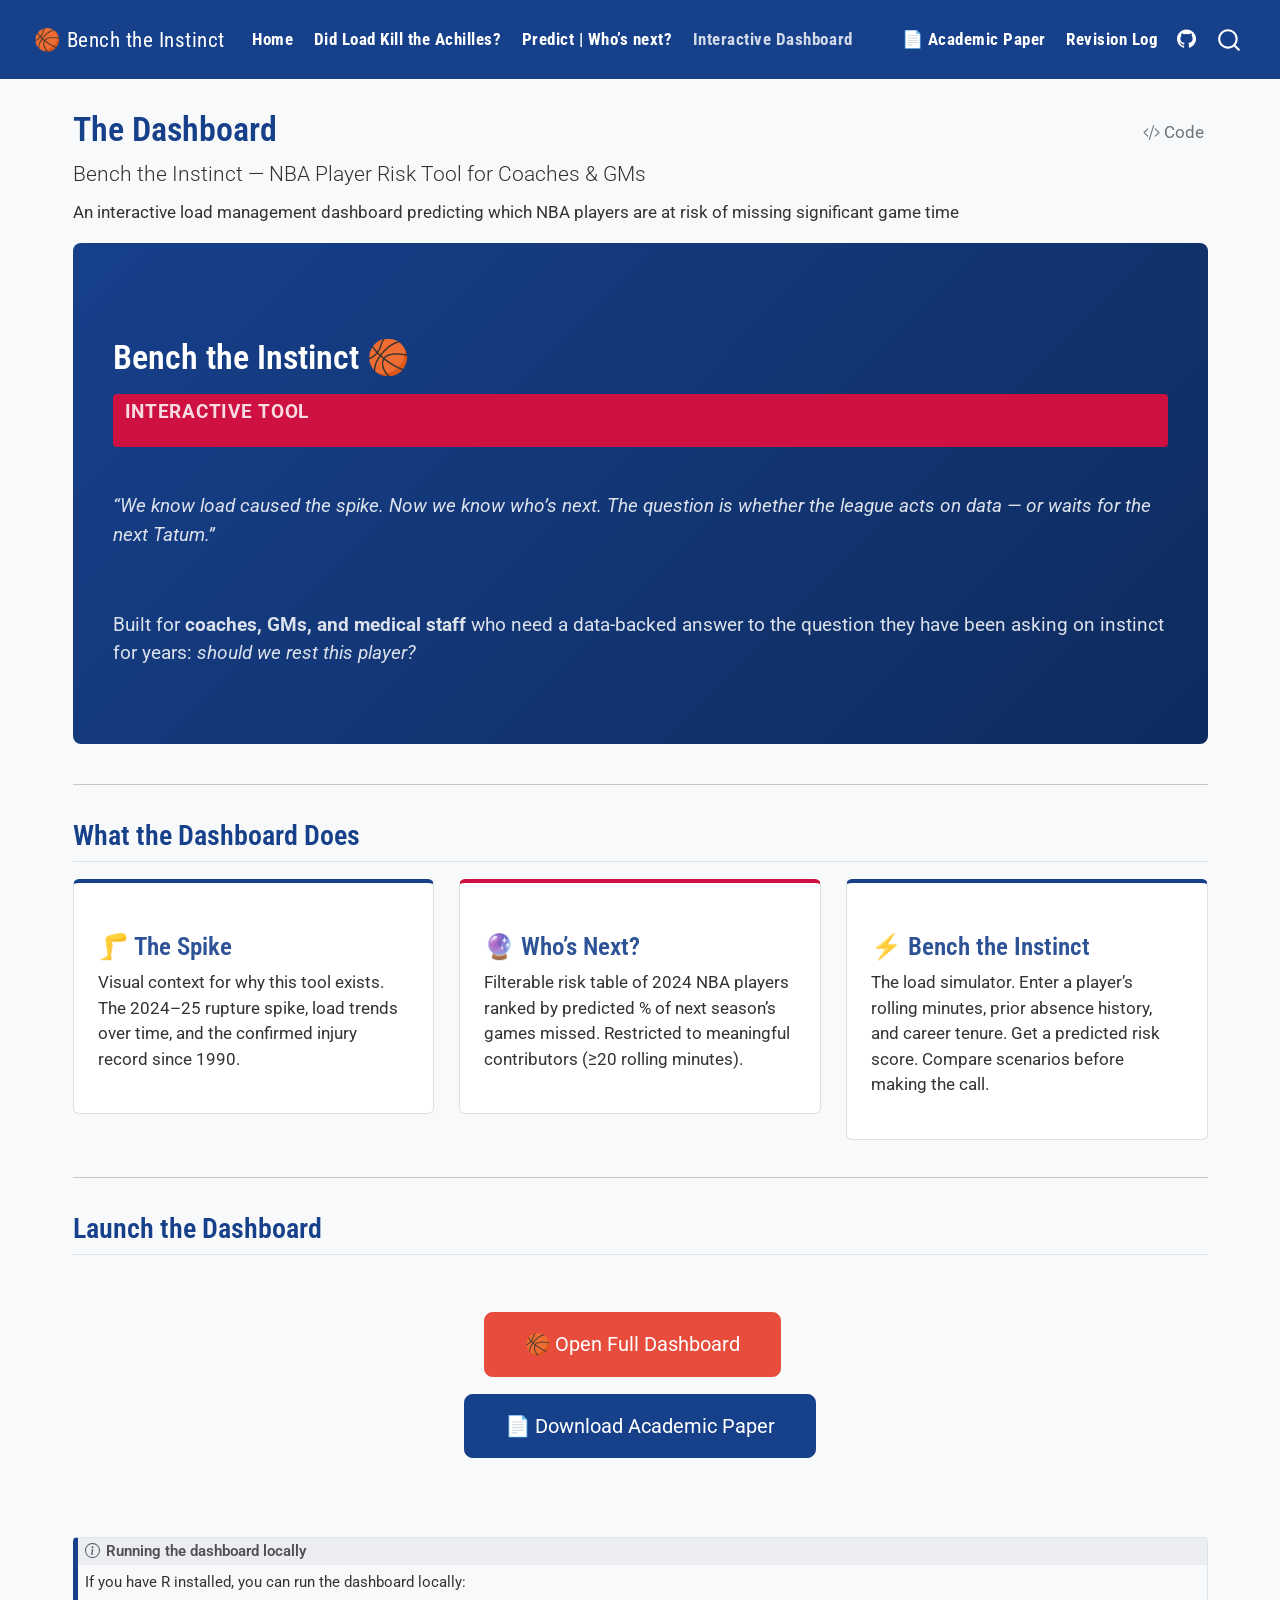
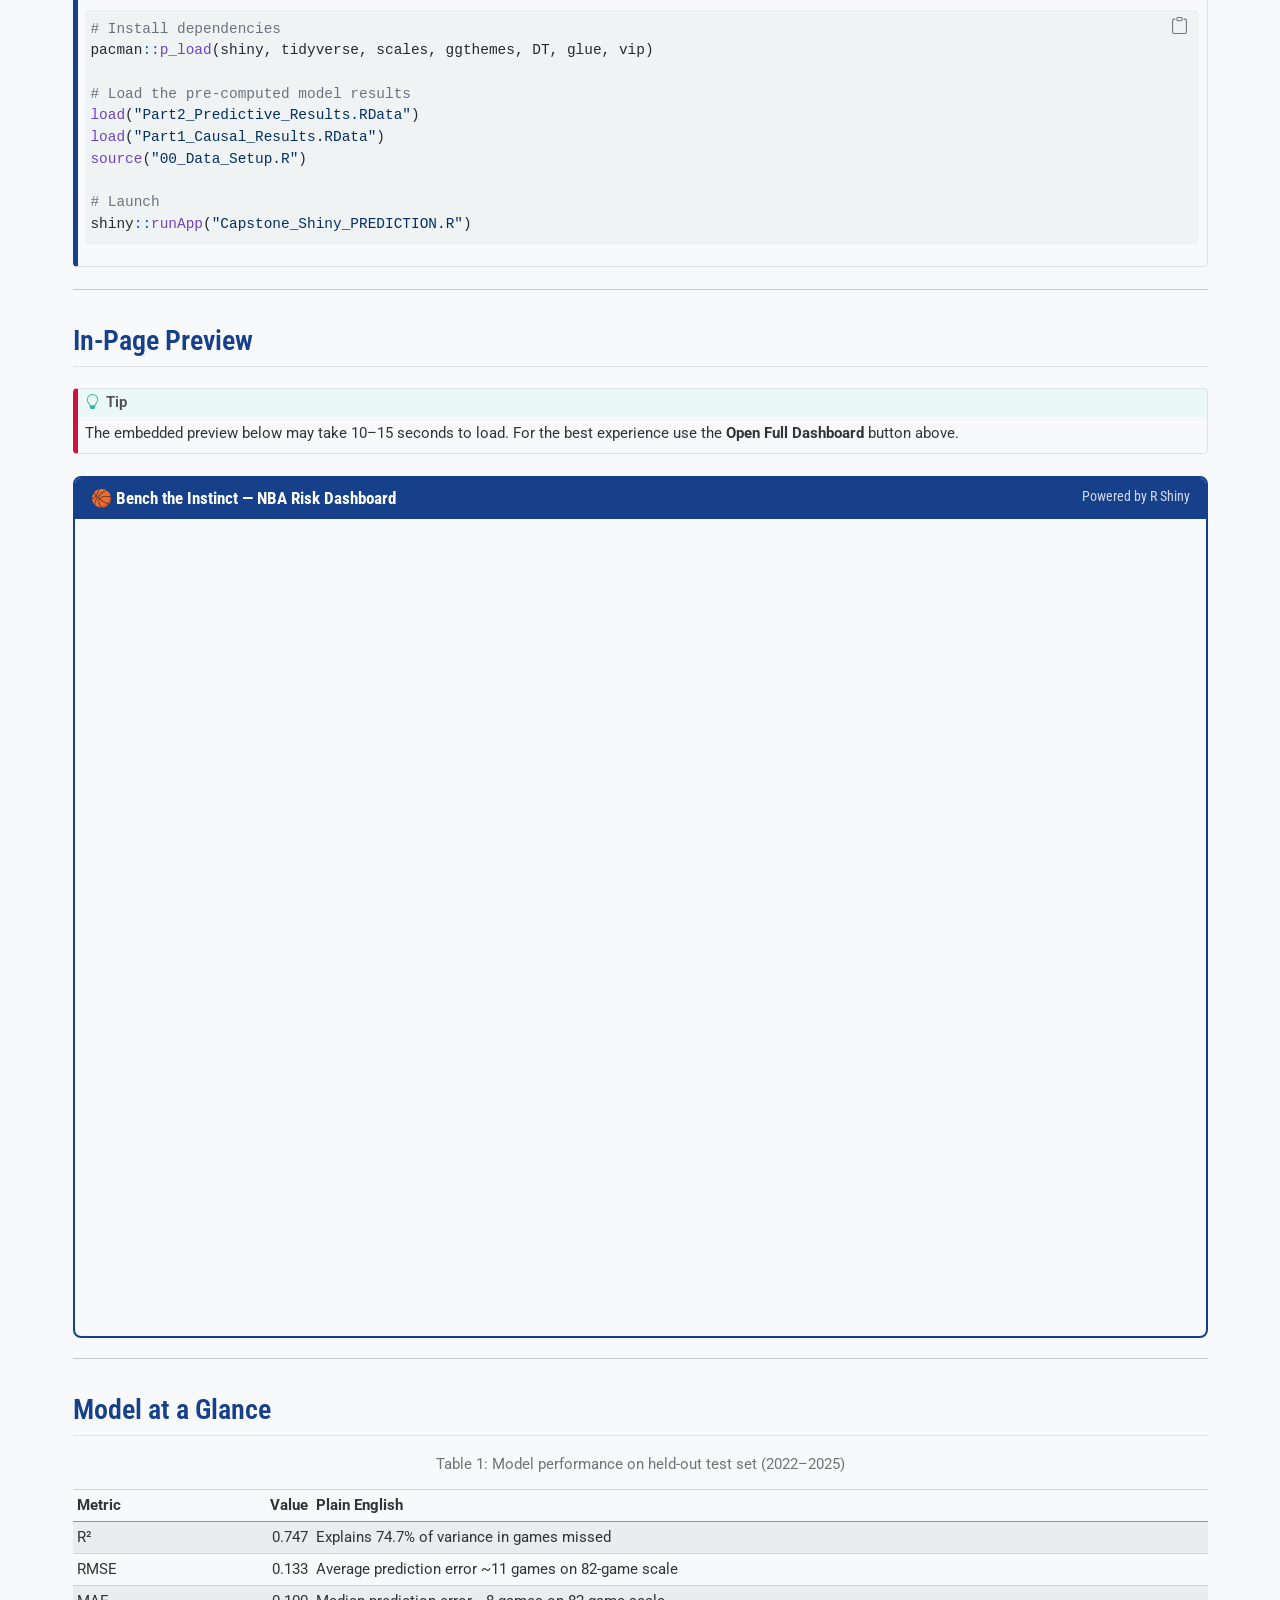
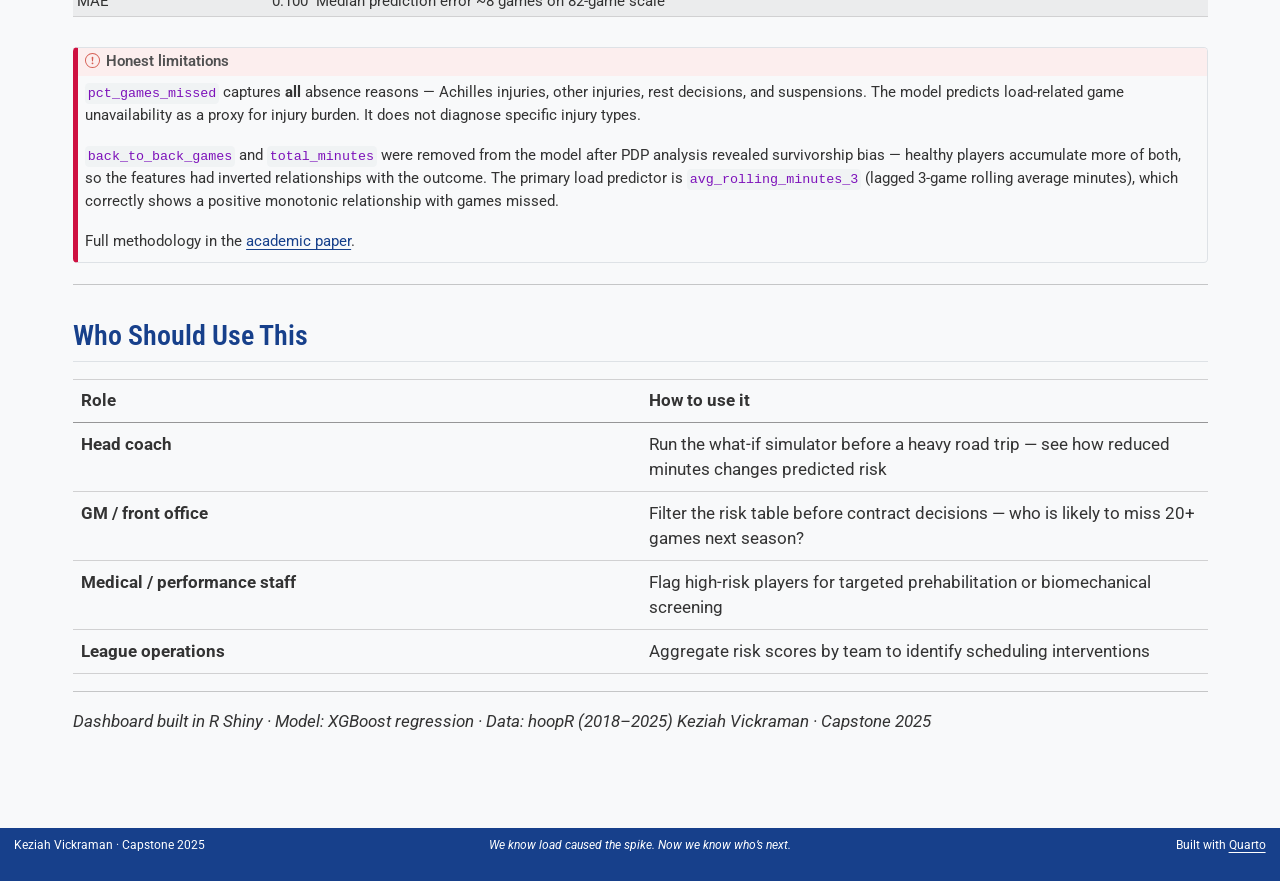
==== commit 21acc576: "update submission link to Academic Paper" ====
--- a/docs/app.html
+++ b/docs/app.html
@@ -150,7 +150,7 @@
             <ul class="navbar-nav navbar-nav-scroll ms-auto">
   <li class="nav-item">
     <a class="nav-link" href="./submission.html"> 
-<span class="menu-text">📄 Submission</span></a>
+<span class="menu-text">📄 Academic Paper</span></a>
   </li>  
   <li class="nav-item">
     <a class="nav-link" href="./revision_log.html"> 
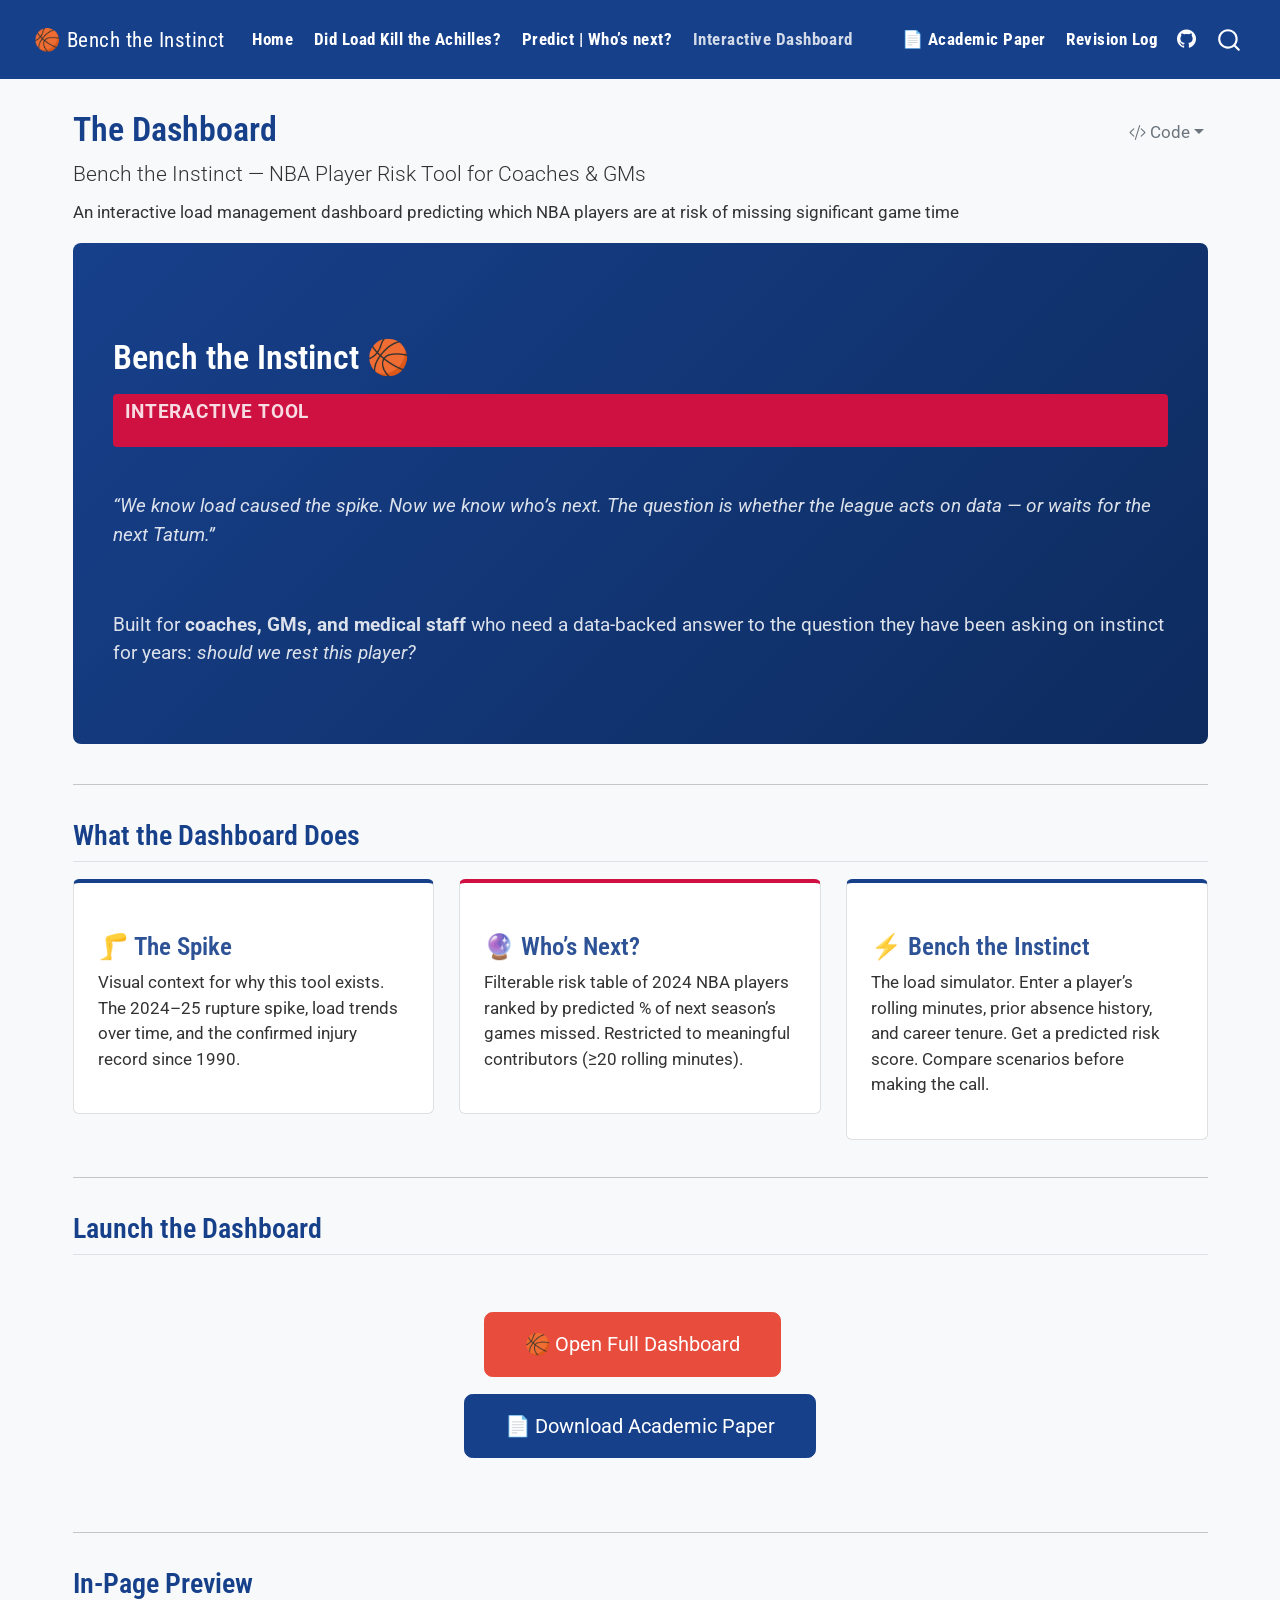
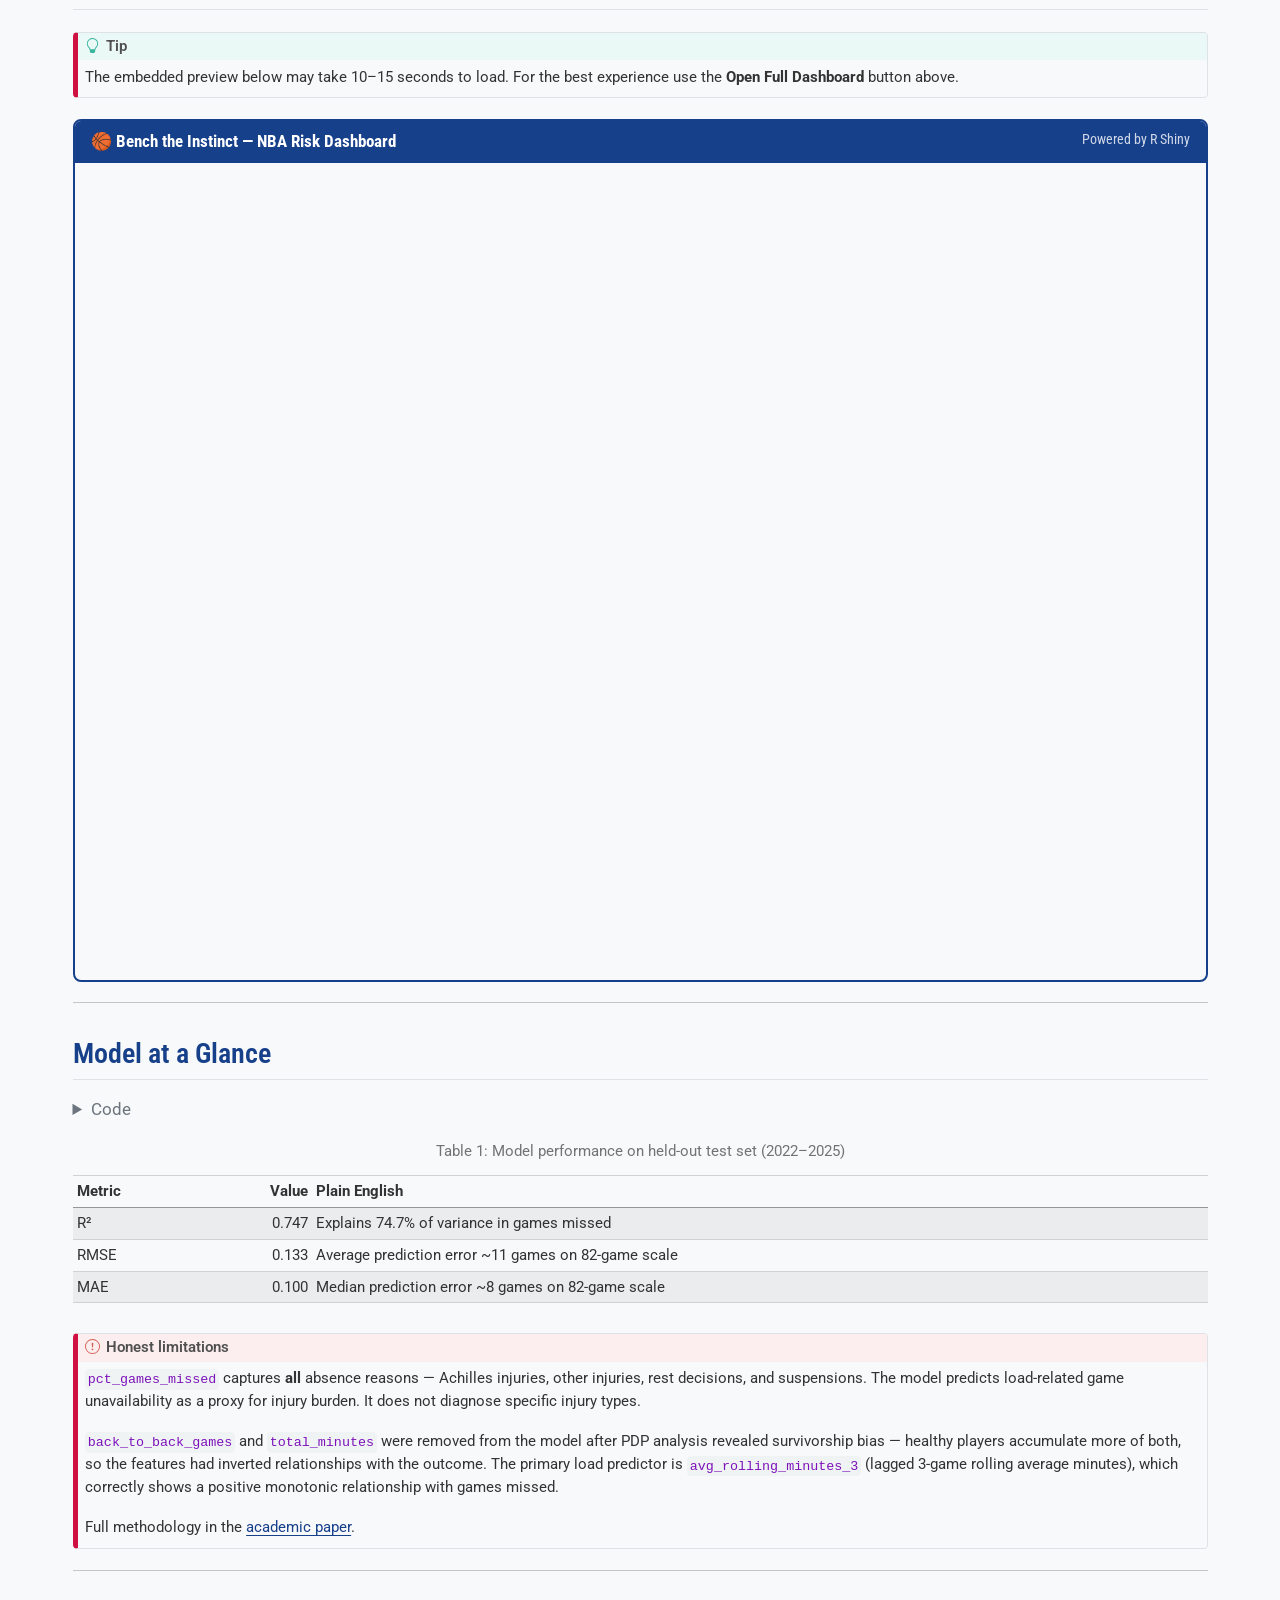
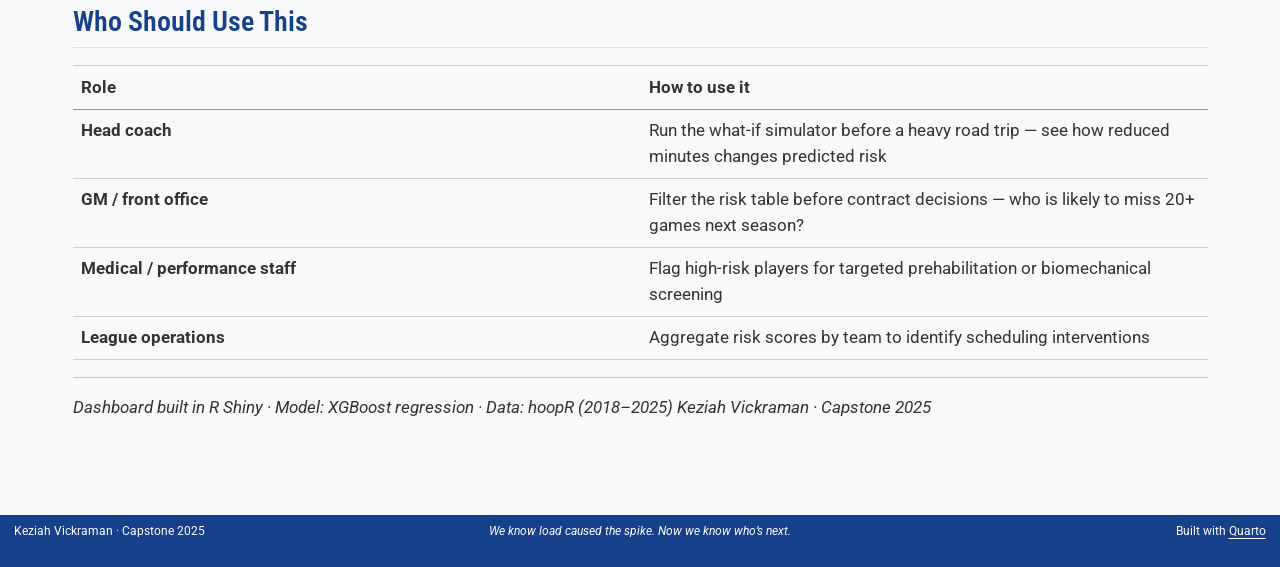
==== commit 0c10bc22: "add code chunks, update reflection, part 1 and part 2 updates" ====
--- a/docs/app.html
+++ b/docs/app.html
@@ -178,7 +178,7 @@
 
 <header id="title-block-header" class="quarto-title-block default">
 <div class="quarto-title">
-<div class="quarto-title-block"><div><h1 class="title">The Dashboard</h1><button type="button" class="btn code-tools-button" id="quarto-code-tools-source"><i class="bi"></i> Code</button></div></div>
+<div class="quarto-title-block"><div><h1 class="title">The Dashboard</h1><button type="button" class="btn code-tools-button dropdown-toggle" id="quarto-code-tools-menu" data-bs-toggle="dropdown" aria-expanded="false"><i class="bi"></i> Code</button><ul class="dropdown-menu dropdown-menu-end" aria-labelelledby="quarto-code-tools-menu"><li><a id="quarto-show-all-code" class="dropdown-item" href="javascript:void(0)" role="button">Show All Code</a></li><li><a id="quarto-hide-all-code" class="dropdown-item" href="javascript:void(0)" role="button">Hide All Code</a></li><li><hr class="dropdown-divider"></li><li><a id="quarto-view-source" class="dropdown-item" href="javascript:void(0)" role="button">View Source</a></li></ul></div></div>
 <p class="subtitle lead">Bench the Instinct — NBA Player Risk Tool for Coaches &amp; GMs</p>
 </div>
 
@@ -242,29 +242,6 @@
 <p><a href="https://7tmnpt-keziah-vickraman.shinyapps.io/nba-achilles/" class="btn btn-danger btn-lg" target="_blank" style="font-size: 1.2rem; padding: 16px 40px; margin-right: 16px;">🏀 Open Full Dashboard</a></p>
 <p><a href="submission_final_042026.pdf" class="btn btn-primary btn-lg" target="_blank" style="font-size: 1.2rem; padding: 16px 40px;">📄 Download Academic Paper</a></p>
 </div>
-<div class="callout callout-style-default callout-note callout-titled">
-<div class="callout-header d-flex align-content-center">
-<div class="callout-icon-container">
-<i class="callout-icon"></i>
-</div>
-<div class="callout-title-container flex-fill">
-<span class="screen-reader-only">Note</span>Running the dashboard locally
-</div>
-</div>
-<div class="callout-body-container callout-body">
-<p>If you have R installed, you can run the dashboard locally:</p>
-<div class="code-copy-outer-scaffold"><div class="sourceCode" id="cb1"><pre class="sourceCode r code-with-copy"><code class="sourceCode r"><span id="cb1-1"><a href="#cb1-1" aria-hidden="true" tabindex="-1"></a><span class="co"># Install dependencies</span></span>
-<span id="cb1-2"><a href="#cb1-2" aria-hidden="true" tabindex="-1"></a>pacman<span class="sc">::</span><span class="fu">p_load</span>(shiny, tidyverse, scales, ggthemes, DT, glue, vip)</span>
-<span id="cb1-3"><a href="#cb1-3" aria-hidden="true" tabindex="-1"></a></span>
-<span id="cb1-4"><a href="#cb1-4" aria-hidden="true" tabindex="-1"></a><span class="co"># Load the pre-computed model results</span></span>
-<span id="cb1-5"><a href="#cb1-5" aria-hidden="true" tabindex="-1"></a><span class="fu">load</span>(<span class="st">"Part2_Predictive_Results.RData"</span>)</span>
-<span id="cb1-6"><a href="#cb1-6" aria-hidden="true" tabindex="-1"></a><span class="fu">load</span>(<span class="st">"Part1_Causal_Results.RData"</span>)</span>
-<span id="cb1-7"><a href="#cb1-7" aria-hidden="true" tabindex="-1"></a><span class="fu">source</span>(<span class="st">"00_Data_Setup.R"</span>)</span>
-<span id="cb1-8"><a href="#cb1-8" aria-hidden="true" tabindex="-1"></a></span>
-<span id="cb1-9"><a href="#cb1-9" aria-hidden="true" tabindex="-1"></a><span class="co"># Launch</span></span>
-<span id="cb1-10"><a href="#cb1-10" aria-hidden="true" tabindex="-1"></a>shiny<span class="sc">::</span><span class="fu">runApp</span>(<span class="st">"Capstone_Shiny_PREDICTION.R"</span>)</span></code></pre></div><button title="Copy to Clipboard" class="code-copy-button"><i class="bi"></i></button></div>
-</div>
-</div>
 <hr>
 </section>
 <section id="preview" class="level2">
@@ -297,6 +274,16 @@
 <section id="model-at-a-glance" class="level2">
 <h2 class="anchored" data-anchor-id="model-at-a-glance">Model at a Glance</h2>
 <div class="cell">
+<details class="code-fold">
+<summary>Code</summary>
+<div class="code-copy-outer-scaffold"><div class="sourceCode cell-code" id="cb1"><pre class="sourceCode r code-with-copy"><code class="sourceCode r"><span id="cb1-1"><a href="#cb1-1" aria-hidden="true" tabindex="-1"></a>tibble<span class="sc">::</span><span class="fu">tribble</span>(</span>
+<span id="cb1-2"><a href="#cb1-2" aria-hidden="true" tabindex="-1"></a>  <span class="sc">~</span>Metric,  <span class="sc">~</span>Value,   <span class="sc">~</span><span class="st">`</span><span class="at">Plain English</span><span class="st">`</span>,</span>
+<span id="cb1-3"><a href="#cb1-3" aria-hidden="true" tabindex="-1"></a>  <span class="st">"R²"</span>,     <span class="st">"0.747"</span>,  <span class="st">"Explains 74.7% of variance in games missed"</span>,</span>
+<span id="cb1-4"><a href="#cb1-4" aria-hidden="true" tabindex="-1"></a>  <span class="st">"RMSE"</span>,   <span class="st">"0.133"</span>,  <span class="st">"Average prediction error ~11 games on 82-game scale"</span>,</span>
+<span id="cb1-5"><a href="#cb1-5" aria-hidden="true" tabindex="-1"></a>  <span class="st">"MAE"</span>,    <span class="st">"0.100"</span>,  <span class="st">"Median prediction error ~8 games on 82-game scale"</span></span>
+<span id="cb1-6"><a href="#cb1-6" aria-hidden="true" tabindex="-1"></a>) <span class="sc">|&gt;</span></span>
+<span id="cb1-7"><a href="#cb1-7" aria-hidden="true" tabindex="-1"></a>  knitr<span class="sc">::</span><span class="fu">kable</span>(<span class="at">align =</span> <span class="fu">c</span>(<span class="st">"l"</span>, <span class="st">"r"</span>, <span class="st">"l"</span>))</span></code></pre></div><button title="Copy to Clipboard" class="code-copy-button"><i class="bi"></i></button></div>
+</details>
 <div id="tbl-model-summary" class="cell quarto-float quarto-figure quarto-figure-center anchored">
 <figure class="quarto-float quarto-float-tbl figure">
 <figcaption class="quarto-float-caption-top quarto-float-caption quarto-float-tbl" id="tbl-model-summary-caption-0ceaefa1-69ba-4598-a22c-09a6ac19f8ca">
@@ -915,98 +902,81 @@
 <span id="cb2-69"><a href="#cb2-69" aria-hidden="true" tabindex="-1"></a></span>
 <span id="cb2-70"><a href="#cb2-70" aria-hidden="true" tabindex="-1"></a>:::</span>
 <span id="cb2-71"><a href="#cb2-71" aria-hidden="true" tabindex="-1"></a></span>
-<span id="cb2-72"><a href="#cb2-72" aria-hidden="true" tabindex="-1"></a>::: {.callout-note}</span>
-<span id="cb2-73"><a href="#cb2-73" aria-hidden="true" tabindex="-1"></a><span class="fu">## Running the dashboard locally</span></span>
-<span id="cb2-74"><a href="#cb2-74" aria-hidden="true" tabindex="-1"></a>If you have R installed, you can run the dashboard locally:</span>
-<span id="cb2-75"><a href="#cb2-75" aria-hidden="true" tabindex="-1"></a><span class="in">```r</span></span>
-<span id="cb2-76"><a href="#cb2-76" aria-hidden="true" tabindex="-1"></a><span class="co"># Install dependencies</span></span>
-<span id="cb2-77"><a href="#cb2-77" aria-hidden="true" tabindex="-1"></a>pacman<span class="sc">::</span><span class="fu">p_load</span>(shiny, tidyverse, scales, ggthemes, DT, glue, vip)</span>
-<span id="cb2-78"><a href="#cb2-78" aria-hidden="true" tabindex="-1"></a></span>
-<span id="cb2-79"><a href="#cb2-79" aria-hidden="true" tabindex="-1"></a><span class="co"># Load the pre-computed model results</span></span>
-<span id="cb2-80"><a href="#cb2-80" aria-hidden="true" tabindex="-1"></a><span class="fu">load</span>(<span class="st">"Part2_Predictive_Results.RData"</span>)</span>
-<span id="cb2-81"><a href="#cb2-81" aria-hidden="true" tabindex="-1"></a><span class="fu">load</span>(<span class="st">"Part1_Causal_Results.RData"</span>)</span>
-<span id="cb2-82"><a href="#cb2-82" aria-hidden="true" tabindex="-1"></a><span class="fu">source</span>(<span class="st">"00_Data_Setup.R"</span>)</span>
-<span id="cb2-83"><a href="#cb2-83" aria-hidden="true" tabindex="-1"></a></span>
-<span id="cb2-84"><a href="#cb2-84" aria-hidden="true" tabindex="-1"></a><span class="co"># Launch</span></span>
-<span id="cb2-85"><a href="#cb2-85" aria-hidden="true" tabindex="-1"></a>shiny<span class="sc">::</span><span class="fu">runApp</span>(<span class="st">"Capstone_Shiny_PREDICTION.R"</span>)</span>
-<span id="cb2-86"><a href="#cb2-86" aria-hidden="true" tabindex="-1"></a><span class="in">```</span></span>
-<span id="cb2-87"><a href="#cb2-87" aria-hidden="true" tabindex="-1"></a>:::</span>
-<span id="cb2-88"><a href="#cb2-88" aria-hidden="true" tabindex="-1"></a></span>
-<span id="cb2-89"><a href="#cb2-89" aria-hidden="true" tabindex="-1"></a>---</span>
-<span id="cb2-90"><a href="#cb2-90" aria-hidden="true" tabindex="-1"></a></span>
-<span id="cb2-91"><a href="#cb2-91" aria-hidden="true" tabindex="-1"></a><span class="fu">## In-Page Preview {#preview}</span></span>
-<span id="cb2-92"><a href="#cb2-92" aria-hidden="true" tabindex="-1"></a></span>
-<span id="cb2-93"><a href="#cb2-93" aria-hidden="true" tabindex="-1"></a>::: {.callout-tip}</span>
-<span id="cb2-94"><a href="#cb2-94" aria-hidden="true" tabindex="-1"></a><span class="fu">## Tip</span></span>
-<span id="cb2-95"><a href="#cb2-95" aria-hidden="true" tabindex="-1"></a>The embedded preview below may take 10–15 seconds to load. For the best experience</span>
-<span id="cb2-96"><a href="#cb2-96" aria-hidden="true" tabindex="-1"></a>use the **Open Full Dashboard** button above.</span>
-<span id="cb2-97"><a href="#cb2-97" aria-hidden="true" tabindex="-1"></a>:::</span>
-<span id="cb2-98"><a href="#cb2-98" aria-hidden="true" tabindex="-1"></a></span>
-<span id="cb2-99"><a href="#cb2-99" aria-hidden="true" tabindex="-1"></a><span class="in">```{=html}</span></span>
-<span id="cb2-100"><a href="#cb2-100" aria-hidden="true" tabindex="-1"></a><span class="in">&lt;div style="border: 2px solid #17408B; border-radius: 8px; overflow: hidden; margin: 20px 0;"&gt;</span></span>
-<span id="cb2-101"><a href="#cb2-101" aria-hidden="true" tabindex="-1"></a><span class="in">  &lt;div style="background: #17408B; padding: 8px 16px; color: white; font-family: 'Roboto Condensed', sans-serif; font-weight: 700;"&gt;</span></span>
-<span id="cb2-102"><a href="#cb2-102" aria-hidden="true" tabindex="-1"></a><span class="in">    🏀 Bench the Instinct — NBA Risk Dashboard</span></span>
-<span id="cb2-103"><a href="#cb2-103" aria-hidden="true" tabindex="-1"></a><span class="in">    &lt;span style="float:right; font-size: 0.85rem; font-weight: 400; opacity: 0.8;"&gt;</span></span>
-<span id="cb2-104"><a href="#cb2-104" aria-hidden="true" tabindex="-1"></a><span class="in">      Powered by R Shiny</span></span>
-<span id="cb2-105"><a href="#cb2-105" aria-hidden="true" tabindex="-1"></a><span class="in">    &lt;/span&gt;</span></span>
-<span id="cb2-106"><a href="#cb2-106" aria-hidden="true" tabindex="-1"></a><span class="in">  &lt;/div&gt;</span></span>
-<span id="cb2-107"><a href="#cb2-107" aria-hidden="true" tabindex="-1"></a><span class="in">  &lt;iframe </span></span>
-<span id="cb2-108"><a href="#cb2-108" aria-hidden="true" tabindex="-1"></a><span class="in">    src="https://7tmnpt-keziah-vickraman.shinyapps.io/nba-achilles/" </span></span>
-<span id="cb2-109"><a href="#cb2-109" aria-hidden="true" tabindex="-1"></a><span class="in">    width="100%" </span></span>
-<span id="cb2-110"><a href="#cb2-110" aria-hidden="true" tabindex="-1"></a><span class="in">    height="800px" </span></span>
-<span id="cb2-111"><a href="#cb2-111" aria-hidden="true" tabindex="-1"></a><span class="in">    frameborder="0"</span></span>
-<span id="cb2-112"><a href="#cb2-112" aria-hidden="true" tabindex="-1"></a><span class="in">    style="display: block;"&gt;</span></span>
-<span id="cb2-113"><a href="#cb2-113" aria-hidden="true" tabindex="-1"></a><span class="in">  &lt;/iframe&gt;</span></span>
-<span id="cb2-114"><a href="#cb2-114" aria-hidden="true" tabindex="-1"></a><span class="in">&lt;/div&gt;</span></span>
+<span id="cb2-72"><a href="#cb2-72" aria-hidden="true" tabindex="-1"></a>---</span>
+<span id="cb2-73"><a href="#cb2-73" aria-hidden="true" tabindex="-1"></a></span>
+<span id="cb2-74"><a href="#cb2-74" aria-hidden="true" tabindex="-1"></a><span class="fu">## In-Page Preview {#preview}</span></span>
+<span id="cb2-75"><a href="#cb2-75" aria-hidden="true" tabindex="-1"></a></span>
+<span id="cb2-76"><a href="#cb2-76" aria-hidden="true" tabindex="-1"></a>::: {.callout-tip}</span>
+<span id="cb2-77"><a href="#cb2-77" aria-hidden="true" tabindex="-1"></a><span class="fu">## Tip</span></span>
+<span id="cb2-78"><a href="#cb2-78" aria-hidden="true" tabindex="-1"></a>The embedded preview below may take 10–15 seconds to load. For the best experience</span>
+<span id="cb2-79"><a href="#cb2-79" aria-hidden="true" tabindex="-1"></a>use the **Open Full Dashboard** button above.</span>
+<span id="cb2-80"><a href="#cb2-80" aria-hidden="true" tabindex="-1"></a>:::</span>
+<span id="cb2-81"><a href="#cb2-81" aria-hidden="true" tabindex="-1"></a></span>
+<span id="cb2-82"><a href="#cb2-82" aria-hidden="true" tabindex="-1"></a><span class="in">```{=html}</span></span>
+<span id="cb2-83"><a href="#cb2-83" aria-hidden="true" tabindex="-1"></a><span class="in">&lt;div style="border: 2px solid #17408B; border-radius: 8px; overflow: hidden; margin: 20px 0;"&gt;</span></span>
+<span id="cb2-84"><a href="#cb2-84" aria-hidden="true" tabindex="-1"></a><span class="in">  &lt;div style="background: #17408B; padding: 8px 16px; color: white; font-family: 'Roboto Condensed', sans-serif; font-weight: 700;"&gt;</span></span>
+<span id="cb2-85"><a href="#cb2-85" aria-hidden="true" tabindex="-1"></a><span class="in">    🏀 Bench the Instinct — NBA Risk Dashboard</span></span>
+<span id="cb2-86"><a href="#cb2-86" aria-hidden="true" tabindex="-1"></a><span class="in">    &lt;span style="float:right; font-size: 0.85rem; font-weight: 400; opacity: 0.8;"&gt;</span></span>
+<span id="cb2-87"><a href="#cb2-87" aria-hidden="true" tabindex="-1"></a><span class="in">      Powered by R Shiny</span></span>
+<span id="cb2-88"><a href="#cb2-88" aria-hidden="true" tabindex="-1"></a><span class="in">    &lt;/span&gt;</span></span>
+<span id="cb2-89"><a href="#cb2-89" aria-hidden="true" tabindex="-1"></a><span class="in">  &lt;/div&gt;</span></span>
+<span id="cb2-90"><a href="#cb2-90" aria-hidden="true" tabindex="-1"></a><span class="in">  &lt;iframe </span></span>
+<span id="cb2-91"><a href="#cb2-91" aria-hidden="true" tabindex="-1"></a><span class="in">    src="https://7tmnpt-keziah-vickraman.shinyapps.io/nba-achilles/" </span></span>
+<span id="cb2-92"><a href="#cb2-92" aria-hidden="true" tabindex="-1"></a><span class="in">    width="100%" </span></span>
+<span id="cb2-93"><a href="#cb2-93" aria-hidden="true" tabindex="-1"></a><span class="in">    height="800px" </span></span>
+<span id="cb2-94"><a href="#cb2-94" aria-hidden="true" tabindex="-1"></a><span class="in">    frameborder="0"</span></span>
+<span id="cb2-95"><a href="#cb2-95" aria-hidden="true" tabindex="-1"></a><span class="in">    style="display: block;"&gt;</span></span>
+<span id="cb2-96"><a href="#cb2-96" aria-hidden="true" tabindex="-1"></a><span class="in">  &lt;/iframe&gt;</span></span>
+<span id="cb2-97"><a href="#cb2-97" aria-hidden="true" tabindex="-1"></a><span class="in">&lt;/div&gt;</span></span>
+<span id="cb2-98"><a href="#cb2-98" aria-hidden="true" tabindex="-1"></a><span class="in">```</span></span>
+<span id="cb2-99"><a href="#cb2-99" aria-hidden="true" tabindex="-1"></a></span>
+<span id="cb2-100"><a href="#cb2-100" aria-hidden="true" tabindex="-1"></a>---</span>
+<span id="cb2-101"><a href="#cb2-101" aria-hidden="true" tabindex="-1"></a></span>
+<span id="cb2-102"><a href="#cb2-102" aria-hidden="true" tabindex="-1"></a><span class="fu">## Model at a Glance</span></span>
+<span id="cb2-103"><a href="#cb2-103" aria-hidden="true" tabindex="-1"></a></span>
+<span id="cb2-104"><a href="#cb2-104" aria-hidden="true" tabindex="-1"></a><span class="in">```{r model-summary}</span></span>
+<span id="cb2-105"><a href="#cb2-105" aria-hidden="true" tabindex="-1"></a><span class="co">#| label: tbl-model-summary</span></span>
+<span id="cb2-106"><a href="#cb2-106" aria-hidden="true" tabindex="-1"></a><span class="co">#| tbl-cap: "Model performance on held-out test set (2022–2025)"</span></span>
+<span id="cb2-107"><a href="#cb2-107" aria-hidden="true" tabindex="-1"></a></span>
+<span id="cb2-108"><a href="#cb2-108" aria-hidden="true" tabindex="-1"></a>tibble<span class="sc">::</span><span class="fu">tribble</span>(</span>
+<span id="cb2-109"><a href="#cb2-109" aria-hidden="true" tabindex="-1"></a>  <span class="sc">~</span>Metric,  <span class="sc">~</span>Value,   <span class="sc">~</span><span class="st">`</span><span class="at">Plain English</span><span class="st">`</span>,</span>
+<span id="cb2-110"><a href="#cb2-110" aria-hidden="true" tabindex="-1"></a>  <span class="st">"R²"</span>,     <span class="st">"0.747"</span>,  <span class="st">"Explains 74.7% of variance in games missed"</span>,</span>
+<span id="cb2-111"><a href="#cb2-111" aria-hidden="true" tabindex="-1"></a>  <span class="st">"RMSE"</span>,   <span class="st">"0.133"</span>,  <span class="st">"Average prediction error ~11 games on 82-game scale"</span>,</span>
+<span id="cb2-112"><a href="#cb2-112" aria-hidden="true" tabindex="-1"></a>  <span class="st">"MAE"</span>,    <span class="st">"0.100"</span>,  <span class="st">"Median prediction error ~8 games on 82-game scale"</span></span>
+<span id="cb2-113"><a href="#cb2-113" aria-hidden="true" tabindex="-1"></a>) <span class="sc">|&gt;</span></span>
+<span id="cb2-114"><a href="#cb2-114" aria-hidden="true" tabindex="-1"></a>  knitr<span class="sc">::</span><span class="fu">kable</span>(<span class="at">align =</span> <span class="fu">c</span>(<span class="st">"l"</span>, <span class="st">"r"</span>, <span class="st">"l"</span>))</span>
 <span id="cb2-115"><a href="#cb2-115" aria-hidden="true" tabindex="-1"></a><span class="in">```</span></span>
 <span id="cb2-116"><a href="#cb2-116" aria-hidden="true" tabindex="-1"></a></span>
-<span id="cb2-117"><a href="#cb2-117" aria-hidden="true" tabindex="-1"></a>---</span>
-<span id="cb2-118"><a href="#cb2-118" aria-hidden="true" tabindex="-1"></a></span>
-<span id="cb2-119"><a href="#cb2-119" aria-hidden="true" tabindex="-1"></a><span class="fu">## Model at a Glance</span></span>
-<span id="cb2-120"><a href="#cb2-120" aria-hidden="true" tabindex="-1"></a></span>
-<span id="cb2-121"><a href="#cb2-121" aria-hidden="true" tabindex="-1"></a><span class="in">```{r model-summary}</span></span>
-<span id="cb2-122"><a href="#cb2-122" aria-hidden="true" tabindex="-1"></a><span class="co">#| label: tbl-model-summary</span></span>
-<span id="cb2-123"><a href="#cb2-123" aria-hidden="true" tabindex="-1"></a><span class="co">#| tbl-cap: "Model performance on held-out test set (2022–2025)"</span></span>
-<span id="cb2-124"><a href="#cb2-124" aria-hidden="true" tabindex="-1"></a></span>
-<span id="cb2-125"><a href="#cb2-125" aria-hidden="true" tabindex="-1"></a>tibble<span class="sc">::</span><span class="fu">tribble</span>(</span>
-<span id="cb2-126"><a href="#cb2-126" aria-hidden="true" tabindex="-1"></a>  <span class="sc">~</span>Metric,  <span class="sc">~</span>Value,   <span class="sc">~</span><span class="st">`</span><span class="at">Plain English</span><span class="st">`</span>,</span>
-<span id="cb2-127"><a href="#cb2-127" aria-hidden="true" tabindex="-1"></a>  <span class="st">"R²"</span>,     <span class="st">"0.747"</span>,  <span class="st">"Explains 74.7% of variance in games missed"</span>,</span>
-<span id="cb2-128"><a href="#cb2-128" aria-hidden="true" tabindex="-1"></a>  <span class="st">"RMSE"</span>,   <span class="st">"0.133"</span>,  <span class="st">"Average prediction error ~11 games on 82-game scale"</span>,</span>
-<span id="cb2-129"><a href="#cb2-129" aria-hidden="true" tabindex="-1"></a>  <span class="st">"MAE"</span>,    <span class="st">"0.100"</span>,  <span class="st">"Median prediction error ~8 games on 82-game scale"</span></span>
-<span id="cb2-130"><a href="#cb2-130" aria-hidden="true" tabindex="-1"></a>) <span class="sc">|&gt;</span></span>
-<span id="cb2-131"><a href="#cb2-131" aria-hidden="true" tabindex="-1"></a>  knitr<span class="sc">::</span><span class="fu">kable</span>(<span class="at">align =</span> <span class="fu">c</span>(<span class="st">"l"</span>, <span class="st">"r"</span>, <span class="st">"l"</span>))</span>
-<span id="cb2-132"><a href="#cb2-132" aria-hidden="true" tabindex="-1"></a><span class="in">```</span></span>
+<span id="cb2-117"><a href="#cb2-117" aria-hidden="true" tabindex="-1"></a>::: {.callout-important}</span>
+<span id="cb2-118"><a href="#cb2-118" aria-hidden="true" tabindex="-1"></a><span class="fu">## Honest limitations</span></span>
+<span id="cb2-119"><a href="#cb2-119" aria-hidden="true" tabindex="-1"></a><span class="in">`pct_games_missed`</span> captures **all** absence reasons — Achilles injuries, other injuries,</span>
+<span id="cb2-120"><a href="#cb2-120" aria-hidden="true" tabindex="-1"></a>rest decisions, and suspensions. The model predicts load-related game unavailability</span>
+<span id="cb2-121"><a href="#cb2-121" aria-hidden="true" tabindex="-1"></a>as a proxy for injury burden. It does not diagnose specific injury types.</span>
+<span id="cb2-122"><a href="#cb2-122" aria-hidden="true" tabindex="-1"></a></span>
+<span id="cb2-123"><a href="#cb2-123" aria-hidden="true" tabindex="-1"></a><span class="in">`back_to_back_games`</span> and <span class="in">`total_minutes`</span> were removed from the model after PDP</span>
+<span id="cb2-124"><a href="#cb2-124" aria-hidden="true" tabindex="-1"></a>analysis revealed survivorship bias — healthy players accumulate more of both,</span>
+<span id="cb2-125"><a href="#cb2-125" aria-hidden="true" tabindex="-1"></a>so the features had inverted relationships with the outcome. The primary load</span>
+<span id="cb2-126"><a href="#cb2-126" aria-hidden="true" tabindex="-1"></a>predictor is <span class="in">`avg_rolling_minutes_3`</span> (lagged 3-game rolling average minutes),</span>
+<span id="cb2-127"><a href="#cb2-127" aria-hidden="true" tabindex="-1"></a>which correctly shows a positive monotonic relationship with games missed.</span>
+<span id="cb2-128"><a href="#cb2-128" aria-hidden="true" tabindex="-1"></a></span>
+<span id="cb2-129"><a href="#cb2-129" aria-hidden="true" tabindex="-1"></a>Full methodology in the <span class="co">[</span><span class="ot">academic paper</span><span class="co">](submission.qmd)</span>.</span>
+<span id="cb2-130"><a href="#cb2-130" aria-hidden="true" tabindex="-1"></a>:::</span>
+<span id="cb2-131"><a href="#cb2-131" aria-hidden="true" tabindex="-1"></a></span>
+<span id="cb2-132"><a href="#cb2-132" aria-hidden="true" tabindex="-1"></a>---</span>
 <span id="cb2-133"><a href="#cb2-133" aria-hidden="true" tabindex="-1"></a></span>
-<span id="cb2-134"><a href="#cb2-134" aria-hidden="true" tabindex="-1"></a>::: {.callout-important}</span>
-<span id="cb2-135"><a href="#cb2-135" aria-hidden="true" tabindex="-1"></a><span class="fu">## Honest limitations</span></span>
-<span id="cb2-136"><a href="#cb2-136" aria-hidden="true" tabindex="-1"></a><span class="in">`pct_games_missed`</span> captures **all** absence reasons — Achilles injuries, other injuries,</span>
-<span id="cb2-137"><a href="#cb2-137" aria-hidden="true" tabindex="-1"></a>rest decisions, and suspensions. The model predicts load-related game unavailability</span>
-<span id="cb2-138"><a href="#cb2-138" aria-hidden="true" tabindex="-1"></a>as a proxy for injury burden. It does not diagnose specific injury types.</span>
-<span id="cb2-139"><a href="#cb2-139" aria-hidden="true" tabindex="-1"></a></span>
-<span id="cb2-140"><a href="#cb2-140" aria-hidden="true" tabindex="-1"></a><span class="in">`back_to_back_games`</span> and <span class="in">`total_minutes`</span> were removed from the model after PDP</span>
-<span id="cb2-141"><a href="#cb2-141" aria-hidden="true" tabindex="-1"></a>analysis revealed survivorship bias — healthy players accumulate more of both,</span>
-<span id="cb2-142"><a href="#cb2-142" aria-hidden="true" tabindex="-1"></a>so the features had inverted relationships with the outcome. The primary load</span>
-<span id="cb2-143"><a href="#cb2-143" aria-hidden="true" tabindex="-1"></a>predictor is <span class="in">`avg_rolling_minutes_3`</span> (lagged 3-game rolling average minutes),</span>
-<span id="cb2-144"><a href="#cb2-144" aria-hidden="true" tabindex="-1"></a>which correctly shows a positive monotonic relationship with games missed.</span>
-<span id="cb2-145"><a href="#cb2-145" aria-hidden="true" tabindex="-1"></a></span>
-<span id="cb2-146"><a href="#cb2-146" aria-hidden="true" tabindex="-1"></a>Full methodology in the <span class="co">[</span><span class="ot">academic paper</span><span class="co">](submission.qmd)</span>.</span>
-<span id="cb2-147"><a href="#cb2-147" aria-hidden="true" tabindex="-1"></a>:::</span>
-<span id="cb2-148"><a href="#cb2-148" aria-hidden="true" tabindex="-1"></a></span>
-<span id="cb2-149"><a href="#cb2-149" aria-hidden="true" tabindex="-1"></a>---</span>
-<span id="cb2-150"><a href="#cb2-150" aria-hidden="true" tabindex="-1"></a></span>
-<span id="cb2-151"><a href="#cb2-151" aria-hidden="true" tabindex="-1"></a><span class="fu">## Who Should Use This</span></span>
-<span id="cb2-152"><a href="#cb2-152" aria-hidden="true" tabindex="-1"></a></span>
-<span id="cb2-153"><a href="#cb2-153" aria-hidden="true" tabindex="-1"></a><span class="pp">|</span> Role <span class="pp">|</span> How to use it <span class="pp">|</span></span>
-<span id="cb2-154"><a href="#cb2-154" aria-hidden="true" tabindex="-1"></a><span class="pp">|---|---|</span></span>
-<span id="cb2-155"><a href="#cb2-155" aria-hidden="true" tabindex="-1"></a><span class="pp">|</span> **Head coach** <span class="pp">|</span> Run the what-if simulator before a heavy road trip — see how reduced minutes changes predicted risk <span class="pp">|</span></span>
-<span id="cb2-156"><a href="#cb2-156" aria-hidden="true" tabindex="-1"></a><span class="pp">|</span> **GM / front office** <span class="pp">|</span> Filter the risk table before contract decisions — who is likely to miss 20+ games next season? <span class="pp">|</span></span>
-<span id="cb2-157"><a href="#cb2-157" aria-hidden="true" tabindex="-1"></a><span class="pp">|</span> **Medical / performance staff** <span class="pp">|</span> Flag high-risk players for targeted prehabilitation or biomechanical screening <span class="pp">|</span></span>
-<span id="cb2-158"><a href="#cb2-158" aria-hidden="true" tabindex="-1"></a><span class="pp">|</span> **League operations** <span class="pp">|</span> Aggregate risk scores by team to identify scheduling interventions <span class="pp">|</span></span>
-<span id="cb2-159"><a href="#cb2-159" aria-hidden="true" tabindex="-1"></a></span>
-<span id="cb2-160"><a href="#cb2-160" aria-hidden="true" tabindex="-1"></a>---</span>
-<span id="cb2-161"><a href="#cb2-161" aria-hidden="true" tabindex="-1"></a></span>
-<span id="cb2-162"><a href="#cb2-162" aria-hidden="true" tabindex="-1"></a>*Dashboard built in R Shiny · Model: XGBoost regression · Data: hoopR (2018–2025)*</span>
-<span id="cb2-163"><a href="#cb2-163" aria-hidden="true" tabindex="-1"></a>*Keziah Vickraman · Capstone 2025*</span></code></pre></div><button title="Copy to Clipboard" class="code-copy-button" data-in-quarto-modal=""><i class="bi"></i></button></div>
+<span id="cb2-134"><a href="#cb2-134" aria-hidden="true" tabindex="-1"></a><span class="fu">## Who Should Use This</span></span>
+<span id="cb2-135"><a href="#cb2-135" aria-hidden="true" tabindex="-1"></a></span>
+<span id="cb2-136"><a href="#cb2-136" aria-hidden="true" tabindex="-1"></a><span class="pp">|</span> Role <span class="pp">|</span> How to use it <span class="pp">|</span></span>
+<span id="cb2-137"><a href="#cb2-137" aria-hidden="true" tabindex="-1"></a><span class="pp">|---|---|</span></span>
+<span id="cb2-138"><a href="#cb2-138" aria-hidden="true" tabindex="-1"></a><span class="pp">|</span> **Head coach** <span class="pp">|</span> Run the what-if simulator before a heavy road trip — see how reduced minutes changes predicted risk <span class="pp">|</span></span>
+<span id="cb2-139"><a href="#cb2-139" aria-hidden="true" tabindex="-1"></a><span class="pp">|</span> **GM / front office** <span class="pp">|</span> Filter the risk table before contract decisions — who is likely to miss 20+ games next season? <span class="pp">|</span></span>
+<span id="cb2-140"><a href="#cb2-140" aria-hidden="true" tabindex="-1"></a><span class="pp">|</span> **Medical / performance staff** <span class="pp">|</span> Flag high-risk players for targeted prehabilitation or biomechanical screening <span class="pp">|</span></span>
+<span id="cb2-141"><a href="#cb2-141" aria-hidden="true" tabindex="-1"></a><span class="pp">|</span> **League operations** <span class="pp">|</span> Aggregate risk scores by team to identify scheduling interventions <span class="pp">|</span></span>
+<span id="cb2-142"><a href="#cb2-142" aria-hidden="true" tabindex="-1"></a></span>
+<span id="cb2-143"><a href="#cb2-143" aria-hidden="true" tabindex="-1"></a>---</span>
+<span id="cb2-144"><a href="#cb2-144" aria-hidden="true" tabindex="-1"></a></span>
+<span id="cb2-145"><a href="#cb2-145" aria-hidden="true" tabindex="-1"></a>*Dashboard built in R Shiny · Model: XGBoost regression · Data: hoopR (2018–2025)*</span>
+<span id="cb2-146"><a href="#cb2-146" aria-hidden="true" tabindex="-1"></a>*Keziah Vickraman · Capstone 2025*</span></code></pre></div><button title="Copy to Clipboard" class="code-copy-button" data-in-quarto-modal=""><i class="bi"></i></button></div>
 </div></div></div></div></div>
 </div> <!-- /content -->
 <footer class="footer">
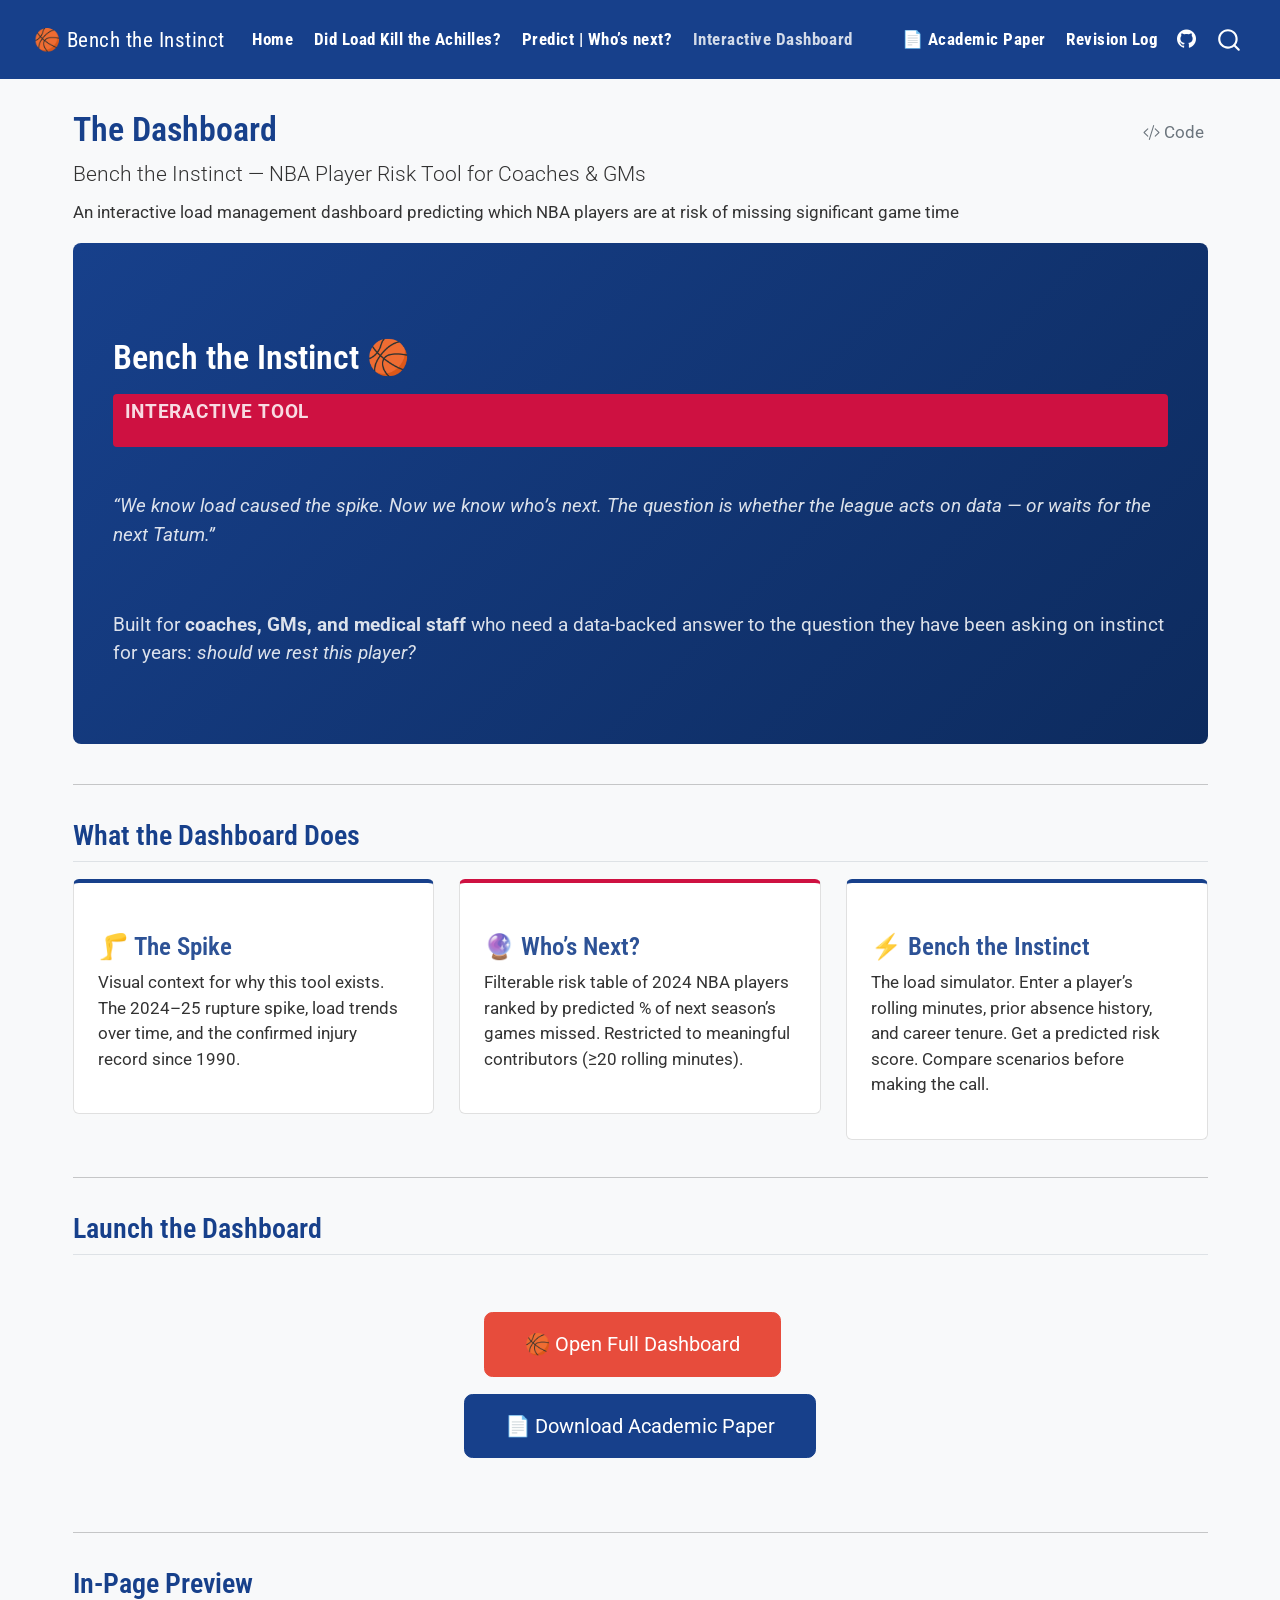
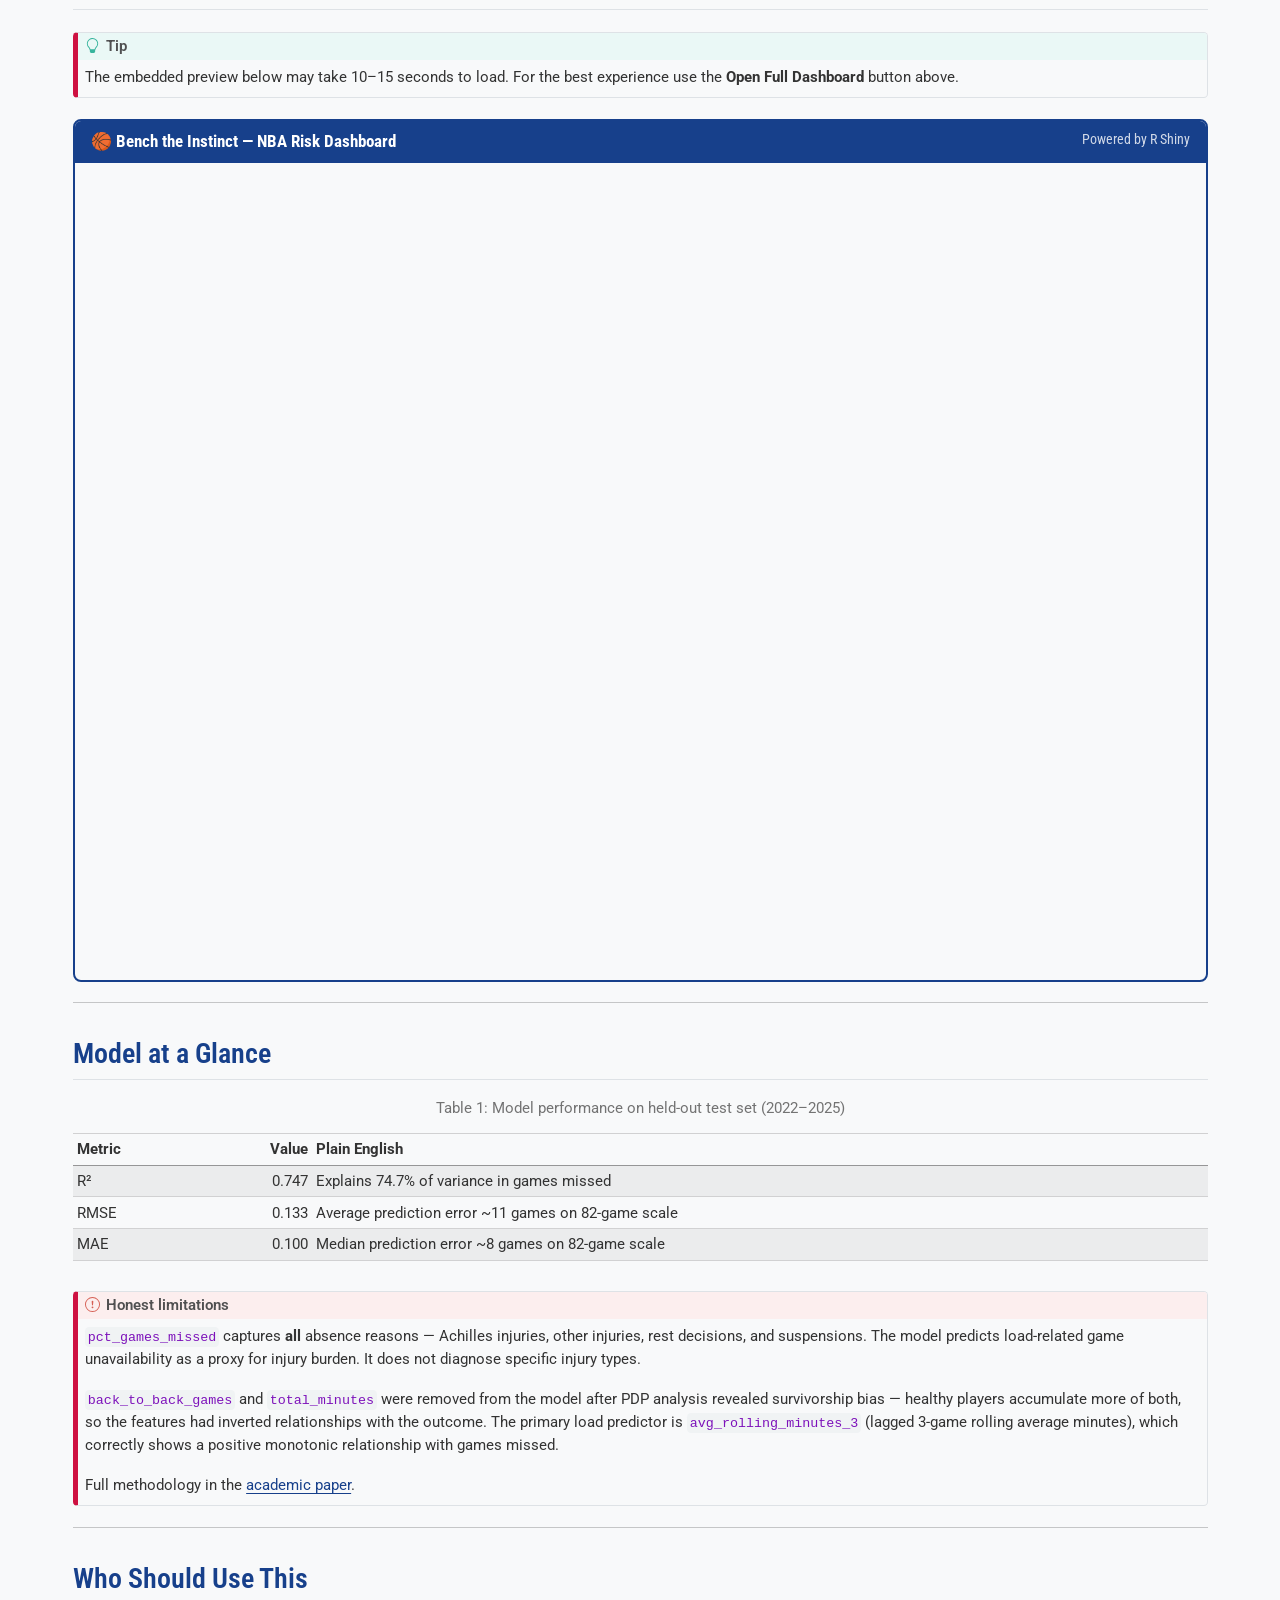
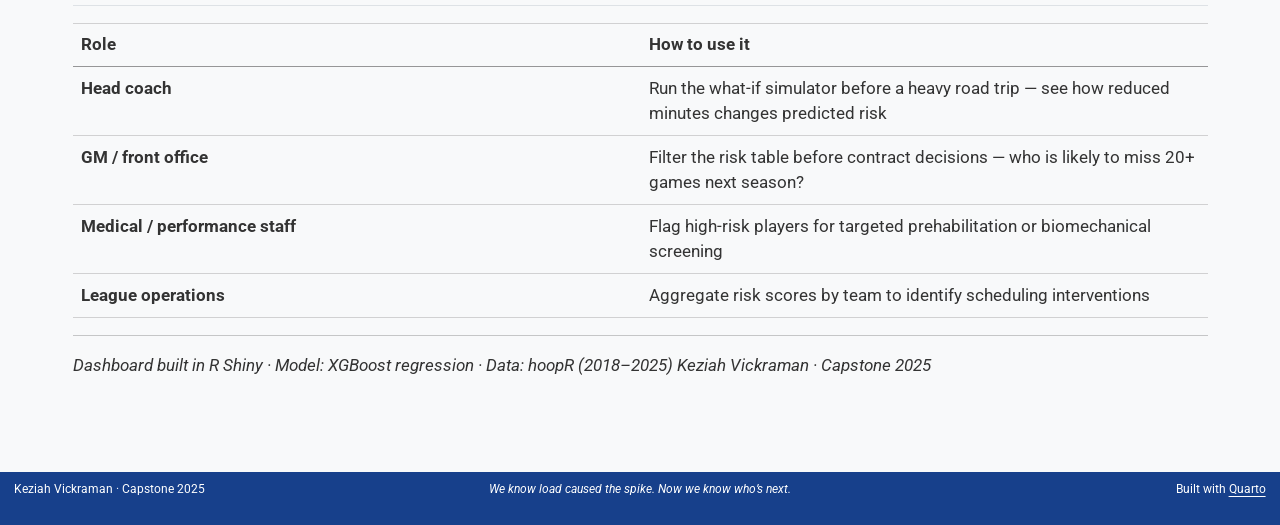
==== commit 7a13efb2: "force regenerate all plots" ====
--- a/docs/app.html
+++ b/docs/app.html
@@ -178,7 +178,7 @@
 
 <header id="title-block-header" class="quarto-title-block default">
 <div class="quarto-title">
-<div class="quarto-title-block"><div><h1 class="title">The Dashboard</h1><button type="button" class="btn code-tools-button dropdown-toggle" id="quarto-code-tools-menu" data-bs-toggle="dropdown" aria-expanded="false"><i class="bi"></i> Code</button><ul class="dropdown-menu dropdown-menu-end" aria-labelelledby="quarto-code-tools-menu"><li><a id="quarto-show-all-code" class="dropdown-item" href="javascript:void(0)" role="button">Show All Code</a></li><li><a id="quarto-hide-all-code" class="dropdown-item" href="javascript:void(0)" role="button">Hide All Code</a></li><li><hr class="dropdown-divider"></li><li><a id="quarto-view-source" class="dropdown-item" href="javascript:void(0)" role="button">View Source</a></li></ul></div></div>
+<div class="quarto-title-block"><div><h1 class="title">The Dashboard</h1><button type="button" class="btn code-tools-button" id="quarto-code-tools-source"><i class="bi"></i> Code</button></div></div>
 <p class="subtitle lead">Bench the Instinct — NBA Player Risk Tool for Coaches &amp; GMs</p>
 </div>
 
@@ -274,16 +274,6 @@
 <section id="model-at-a-glance" class="level2">
 <h2 class="anchored" data-anchor-id="model-at-a-glance">Model at a Glance</h2>
 <div class="cell">
-<details class="code-fold">
-<summary>Code</summary>
-<div class="code-copy-outer-scaffold"><div class="sourceCode cell-code" id="cb1"><pre class="sourceCode r code-with-copy"><code class="sourceCode r"><span id="cb1-1"><a href="#cb1-1" aria-hidden="true" tabindex="-1"></a>tibble<span class="sc">::</span><span class="fu">tribble</span>(</span>
-<span id="cb1-2"><a href="#cb1-2" aria-hidden="true" tabindex="-1"></a>  <span class="sc">~</span>Metric,  <span class="sc">~</span>Value,   <span class="sc">~</span><span class="st">`</span><span class="at">Plain English</span><span class="st">`</span>,</span>
-<span id="cb1-3"><a href="#cb1-3" aria-hidden="true" tabindex="-1"></a>  <span class="st">"R²"</span>,     <span class="st">"0.747"</span>,  <span class="st">"Explains 74.7% of variance in games missed"</span>,</span>
-<span id="cb1-4"><a href="#cb1-4" aria-hidden="true" tabindex="-1"></a>  <span class="st">"RMSE"</span>,   <span class="st">"0.133"</span>,  <span class="st">"Average prediction error ~11 games on 82-game scale"</span>,</span>
-<span id="cb1-5"><a href="#cb1-5" aria-hidden="true" tabindex="-1"></a>  <span class="st">"MAE"</span>,    <span class="st">"0.100"</span>,  <span class="st">"Median prediction error ~8 games on 82-game scale"</span></span>
-<span id="cb1-6"><a href="#cb1-6" aria-hidden="true" tabindex="-1"></a>) <span class="sc">|&gt;</span></span>
-<span id="cb1-7"><a href="#cb1-7" aria-hidden="true" tabindex="-1"></a>  knitr<span class="sc">::</span><span class="fu">kable</span>(<span class="at">align =</span> <span class="fu">c</span>(<span class="st">"l"</span>, <span class="st">"r"</span>, <span class="st">"l"</span>))</span></code></pre></div><button title="Copy to Clipboard" class="code-copy-button"><i class="bi"></i></button></div>
-</details>
 <div id="tbl-model-summary" class="cell quarto-float quarto-figure quarto-figure-center anchored">
 <figure class="quarto-float quarto-float-tbl figure">
 <figcaption class="quarto-float-caption-top quarto-float-caption quarto-float-tbl" id="tbl-model-summary-caption-0ceaefa1-69ba-4598-a22c-09a6ac19f8ca">
@@ -831,152 +821,152 @@
     }
   });
   </script><div class="modal fade" id="quarto-embedded-source-code-modal" tabindex="-1" aria-labelledby="quarto-embedded-source-code-modal-label" aria-hidden="true"><div class="modal-dialog modal-dialog-scrollable"><div class="modal-content"><div class="modal-header"><h5 class="modal-title" id="quarto-embedded-source-code-modal-label">Source Code</h5><button class="btn-close" data-bs-dismiss="modal"></button></div><div class="modal-body"><div class="">
-<div class="code-copy-outer-scaffold"><div class="sourceCode" id="cb2" data-shortcodes="false"><pre class="sourceCode markdown code-with-copy"><code class="sourceCode markdown"><span id="cb2-1"><a href="#cb2-1" aria-hidden="true" tabindex="-1"></a><span class="co">---</span></span>
-<span id="cb2-2"><a href="#cb2-2" aria-hidden="true" tabindex="-1"></a><span class="an">title:</span><span class="co"> "The Dashboard"</span></span>
-<span id="cb2-3"><a href="#cb2-3" aria-hidden="true" tabindex="-1"></a><span class="an">subtitle:</span><span class="co"> "Bench the Instinct — NBA Player Risk Tool for Coaches &amp; GMs"</span></span>
-<span id="cb2-4"><a href="#cb2-4" aria-hidden="true" tabindex="-1"></a><span class="an">description:</span><span class="co"> "An interactive load management dashboard predicting which NBA players are at risk of missing significant game time"</span></span>
-<span id="cb2-5"><a href="#cb2-5" aria-hidden="true" tabindex="-1"></a><span class="an">toc:</span><span class="co"> false</span></span>
-<span id="cb2-6"><a href="#cb2-6" aria-hidden="true" tabindex="-1"></a><span class="an">page-layout:</span><span class="co"> full</span></span>
-<span id="cb2-7"><a href="#cb2-7" aria-hidden="true" tabindex="-1"></a><span class="co">---</span></span>
-<span id="cb2-8"><a href="#cb2-8" aria-hidden="true" tabindex="-1"></a></span>
-<span id="cb2-9"><a href="#cb2-9" aria-hidden="true" tabindex="-1"></a><span class="in">```{r setup, include=FALSE}</span></span>
-<span id="cb2-10"><a href="#cb2-10" aria-hidden="true" tabindex="-1"></a>knitr<span class="sc">::</span>opts_chunk<span class="sc">$</span><span class="fu">set</span>(<span class="at">echo =</span> <span class="cn">FALSE</span>)</span>
-<span id="cb2-11"><a href="#cb2-11" aria-hidden="true" tabindex="-1"></a><span class="in">```</span></span>
-<span id="cb2-12"><a href="#cb2-12" aria-hidden="true" tabindex="-1"></a></span>
-<span id="cb2-13"><a href="#cb2-13" aria-hidden="true" tabindex="-1"></a>::: {.hero-banner}</span>
-<span id="cb2-14"><a href="#cb2-14" aria-hidden="true" tabindex="-1"></a><span class="fu"># Bench the Instinct 🏀</span></span>
-<span id="cb2-15"><a href="#cb2-15" aria-hidden="true" tabindex="-1"></a></span>
-<span id="cb2-16"><a href="#cb2-16" aria-hidden="true" tabindex="-1"></a>::: {.badge-red}</span>
-<span id="cb2-17"><a href="#cb2-17" aria-hidden="true" tabindex="-1"></a>INTERACTIVE TOOL</span>
-<span id="cb2-18"><a href="#cb2-18" aria-hidden="true" tabindex="-1"></a>:::</span>
-<span id="cb2-19"><a href="#cb2-19" aria-hidden="true" tabindex="-1"></a></span>
-<span id="cb2-20"><a href="#cb2-20" aria-hidden="true" tabindex="-1"></a><span class="dt">&lt;</span><span class="kw">br</span><span class="dt">&gt;</span></span>
-<span id="cb2-21"><a href="#cb2-21" aria-hidden="true" tabindex="-1"></a></span>
-<span id="cb2-22"><a href="#cb2-22" aria-hidden="true" tabindex="-1"></a>*"We know load caused the spike. Now we know who's next. The question is whether</span>
-<span id="cb2-23"><a href="#cb2-23" aria-hidden="true" tabindex="-1"></a>the league acts on data — or waits for the next Tatum."*</span>
-<span id="cb2-24"><a href="#cb2-24" aria-hidden="true" tabindex="-1"></a></span>
-<span id="cb2-25"><a href="#cb2-25" aria-hidden="true" tabindex="-1"></a><span class="dt">&lt;</span><span class="kw">br</span><span class="dt">&gt;</span></span>
-<span id="cb2-26"><a href="#cb2-26" aria-hidden="true" tabindex="-1"></a></span>
-<span id="cb2-27"><a href="#cb2-27" aria-hidden="true" tabindex="-1"></a>Built for **coaches, GMs, and medical staff** who need a data-backed answer to</span>
-<span id="cb2-28"><a href="#cb2-28" aria-hidden="true" tabindex="-1"></a>the question they have been asking on instinct for years: *should we rest this player?*</span>
-<span id="cb2-29"><a href="#cb2-29" aria-hidden="true" tabindex="-1"></a>:::</span>
-<span id="cb2-30"><a href="#cb2-30" aria-hidden="true" tabindex="-1"></a></span>
-<span id="cb2-31"><a href="#cb2-31" aria-hidden="true" tabindex="-1"></a>---</span>
-<span id="cb2-32"><a href="#cb2-32" aria-hidden="true" tabindex="-1"></a></span>
-<span id="cb2-33"><a href="#cb2-33" aria-hidden="true" tabindex="-1"></a><span class="fu">## What the Dashboard Does</span></span>
-<span id="cb2-34"><a href="#cb2-34" aria-hidden="true" tabindex="-1"></a></span>
-<span id="cb2-35"><a href="#cb2-35" aria-hidden="true" tabindex="-1"></a>::: {.grid}</span>
-<span id="cb2-36"><a href="#cb2-36" aria-hidden="true" tabindex="-1"></a></span>
-<span id="cb2-37"><a href="#cb2-37" aria-hidden="true" tabindex="-1"></a>::: {.g-col-4}</span>
-<span id="cb2-38"><a href="#cb2-38" aria-hidden="true" tabindex="-1"></a>::: {.part-card}</span>
-<span id="cb2-39"><a href="#cb2-39" aria-hidden="true" tabindex="-1"></a><span class="fu">### 🦵 The Spike</span></span>
-<span id="cb2-40"><a href="#cb2-40" aria-hidden="true" tabindex="-1"></a>Visual context for why this tool exists. The 2024–25 rupture spike, load trends over time, and the confirmed injury record since 1990.</span>
-<span id="cb2-41"><a href="#cb2-41" aria-hidden="true" tabindex="-1"></a>:::</span>
-<span id="cb2-42"><a href="#cb2-42" aria-hidden="true" tabindex="-1"></a>:::</span>
-<span id="cb2-43"><a href="#cb2-43" aria-hidden="true" tabindex="-1"></a></span>
-<span id="cb2-44"><a href="#cb2-44" aria-hidden="true" tabindex="-1"></a>::: {.g-col-4}</span>
-<span id="cb2-45"><a href="#cb2-45" aria-hidden="true" tabindex="-1"></a>::: {.part-card .red}</span>
-<span id="cb2-46"><a href="#cb2-46" aria-hidden="true" tabindex="-1"></a><span class="fu">### 🔮 Who's Next?</span></span>
-<span id="cb2-47"><a href="#cb2-47" aria-hidden="true" tabindex="-1"></a>Filterable risk table of 2024 NBA players ranked by predicted % of next season's games missed. Restricted to meaningful contributors (≥20 rolling minutes).</span>
-<span id="cb2-48"><a href="#cb2-48" aria-hidden="true" tabindex="-1"></a>:::</span>
-<span id="cb2-49"><a href="#cb2-49" aria-hidden="true" tabindex="-1"></a>:::</span>
-<span id="cb2-50"><a href="#cb2-50" aria-hidden="true" tabindex="-1"></a></span>
-<span id="cb2-51"><a href="#cb2-51" aria-hidden="true" tabindex="-1"></a>::: {.g-col-4}</span>
-<span id="cb2-52"><a href="#cb2-52" aria-hidden="true" tabindex="-1"></a>::: {.part-card}</span>
-<span id="cb2-53"><a href="#cb2-53" aria-hidden="true" tabindex="-1"></a><span class="fu">### ⚡ Bench the Instinct</span></span>
-<span id="cb2-54"><a href="#cb2-54" aria-hidden="true" tabindex="-1"></a>The load simulator. Enter a player's rolling minutes, prior absence history, and career tenure. Get a predicted risk score. Compare scenarios before making the call.</span>
-<span id="cb2-55"><a href="#cb2-55" aria-hidden="true" tabindex="-1"></a>:::</span>
-<span id="cb2-56"><a href="#cb2-56" aria-hidden="true" tabindex="-1"></a>:::</span>
-<span id="cb2-57"><a href="#cb2-57" aria-hidden="true" tabindex="-1"></a></span>
-<span id="cb2-58"><a href="#cb2-58" aria-hidden="true" tabindex="-1"></a>:::</span>
-<span id="cb2-59"><a href="#cb2-59" aria-hidden="true" tabindex="-1"></a></span>
-<span id="cb2-60"><a href="#cb2-60" aria-hidden="true" tabindex="-1"></a>---</span>
-<span id="cb2-61"><a href="#cb2-61" aria-hidden="true" tabindex="-1"></a></span>
-<span id="cb2-62"><a href="#cb2-62" aria-hidden="true" tabindex="-1"></a><span class="fu">## Launch the Dashboard</span></span>
-<span id="cb2-63"><a href="#cb2-63" aria-hidden="true" tabindex="-1"></a></span>
-<span id="cb2-64"><a href="#cb2-64" aria-hidden="true" tabindex="-1"></a>::: {.text-center style="padding: 40px 0;"}</span>
-<span id="cb2-65"><a href="#cb2-65" aria-hidden="true" tabindex="-1"></a></span>
-<span id="cb2-66"><a href="#cb2-66" aria-hidden="true" tabindex="-1"></a><span class="co">[</span><span class="ot">🏀 Open Full Dashboard</span><span class="co">](https://7tmnpt-keziah-vickraman.shinyapps.io/nba-achilles/)</span>{.btn .btn-danger .btn-lg target="_blank" style="font-size: 1.2rem; padding: 16px 40px; margin-right: 16px;"}</span>
-<span id="cb2-67"><a href="#cb2-67" aria-hidden="true" tabindex="-1"></a></span>
-<span id="cb2-68"><a href="#cb2-68" aria-hidden="true" tabindex="-1"></a><span class="co">[</span><span class="ot">📄 Download Academic Paper</span><span class="co">](submission_final_042026.pdf)</span>{.btn .btn-primary .btn-lg target="_blank" style="font-size: 1.2rem; padding: 16px 40px;"}</span>
-<span id="cb2-69"><a href="#cb2-69" aria-hidden="true" tabindex="-1"></a></span>
-<span id="cb2-70"><a href="#cb2-70" aria-hidden="true" tabindex="-1"></a>:::</span>
-<span id="cb2-71"><a href="#cb2-71" aria-hidden="true" tabindex="-1"></a></span>
-<span id="cb2-72"><a href="#cb2-72" aria-hidden="true" tabindex="-1"></a>---</span>
-<span id="cb2-73"><a href="#cb2-73" aria-hidden="true" tabindex="-1"></a></span>
-<span id="cb2-74"><a href="#cb2-74" aria-hidden="true" tabindex="-1"></a><span class="fu">## In-Page Preview {#preview}</span></span>
-<span id="cb2-75"><a href="#cb2-75" aria-hidden="true" tabindex="-1"></a></span>
-<span id="cb2-76"><a href="#cb2-76" aria-hidden="true" tabindex="-1"></a>::: {.callout-tip}</span>
-<span id="cb2-77"><a href="#cb2-77" aria-hidden="true" tabindex="-1"></a><span class="fu">## Tip</span></span>
-<span id="cb2-78"><a href="#cb2-78" aria-hidden="true" tabindex="-1"></a>The embedded preview below may take 10–15 seconds to load. For the best experience</span>
-<span id="cb2-79"><a href="#cb2-79" aria-hidden="true" tabindex="-1"></a>use the **Open Full Dashboard** button above.</span>
-<span id="cb2-80"><a href="#cb2-80" aria-hidden="true" tabindex="-1"></a>:::</span>
-<span id="cb2-81"><a href="#cb2-81" aria-hidden="true" tabindex="-1"></a></span>
-<span id="cb2-82"><a href="#cb2-82" aria-hidden="true" tabindex="-1"></a><span class="in">```{=html}</span></span>
-<span id="cb2-83"><a href="#cb2-83" aria-hidden="true" tabindex="-1"></a><span class="in">&lt;div style="border: 2px solid #17408B; border-radius: 8px; overflow: hidden; margin: 20px 0;"&gt;</span></span>
-<span id="cb2-84"><a href="#cb2-84" aria-hidden="true" tabindex="-1"></a><span class="in">  &lt;div style="background: #17408B; padding: 8px 16px; color: white; font-family: 'Roboto Condensed', sans-serif; font-weight: 700;"&gt;</span></span>
-<span id="cb2-85"><a href="#cb2-85" aria-hidden="true" tabindex="-1"></a><span class="in">    🏀 Bench the Instinct — NBA Risk Dashboard</span></span>
-<span id="cb2-86"><a href="#cb2-86" aria-hidden="true" tabindex="-1"></a><span class="in">    &lt;span style="float:right; font-size: 0.85rem; font-weight: 400; opacity: 0.8;"&gt;</span></span>
-<span id="cb2-87"><a href="#cb2-87" aria-hidden="true" tabindex="-1"></a><span class="in">      Powered by R Shiny</span></span>
-<span id="cb2-88"><a href="#cb2-88" aria-hidden="true" tabindex="-1"></a><span class="in">    &lt;/span&gt;</span></span>
-<span id="cb2-89"><a href="#cb2-89" aria-hidden="true" tabindex="-1"></a><span class="in">  &lt;/div&gt;</span></span>
-<span id="cb2-90"><a href="#cb2-90" aria-hidden="true" tabindex="-1"></a><span class="in">  &lt;iframe </span></span>
-<span id="cb2-91"><a href="#cb2-91" aria-hidden="true" tabindex="-1"></a><span class="in">    src="https://7tmnpt-keziah-vickraman.shinyapps.io/nba-achilles/" </span></span>
-<span id="cb2-92"><a href="#cb2-92" aria-hidden="true" tabindex="-1"></a><span class="in">    width="100%" </span></span>
-<span id="cb2-93"><a href="#cb2-93" aria-hidden="true" tabindex="-1"></a><span class="in">    height="800px" </span></span>
-<span id="cb2-94"><a href="#cb2-94" aria-hidden="true" tabindex="-1"></a><span class="in">    frameborder="0"</span></span>
-<span id="cb2-95"><a href="#cb2-95" aria-hidden="true" tabindex="-1"></a><span class="in">    style="display: block;"&gt;</span></span>
-<span id="cb2-96"><a href="#cb2-96" aria-hidden="true" tabindex="-1"></a><span class="in">  &lt;/iframe&gt;</span></span>
-<span id="cb2-97"><a href="#cb2-97" aria-hidden="true" tabindex="-1"></a><span class="in">&lt;/div&gt;</span></span>
-<span id="cb2-98"><a href="#cb2-98" aria-hidden="true" tabindex="-1"></a><span class="in">```</span></span>
-<span id="cb2-99"><a href="#cb2-99" aria-hidden="true" tabindex="-1"></a></span>
-<span id="cb2-100"><a href="#cb2-100" aria-hidden="true" tabindex="-1"></a>---</span>
-<span id="cb2-101"><a href="#cb2-101" aria-hidden="true" tabindex="-1"></a></span>
-<span id="cb2-102"><a href="#cb2-102" aria-hidden="true" tabindex="-1"></a><span class="fu">## Model at a Glance</span></span>
-<span id="cb2-103"><a href="#cb2-103" aria-hidden="true" tabindex="-1"></a></span>
-<span id="cb2-104"><a href="#cb2-104" aria-hidden="true" tabindex="-1"></a><span class="in">```{r model-summary}</span></span>
-<span id="cb2-105"><a href="#cb2-105" aria-hidden="true" tabindex="-1"></a><span class="co">#| label: tbl-model-summary</span></span>
-<span id="cb2-106"><a href="#cb2-106" aria-hidden="true" tabindex="-1"></a><span class="co">#| tbl-cap: "Model performance on held-out test set (2022–2025)"</span></span>
-<span id="cb2-107"><a href="#cb2-107" aria-hidden="true" tabindex="-1"></a></span>
-<span id="cb2-108"><a href="#cb2-108" aria-hidden="true" tabindex="-1"></a>tibble<span class="sc">::</span><span class="fu">tribble</span>(</span>
-<span id="cb2-109"><a href="#cb2-109" aria-hidden="true" tabindex="-1"></a>  <span class="sc">~</span>Metric,  <span class="sc">~</span>Value,   <span class="sc">~</span><span class="st">`</span><span class="at">Plain English</span><span class="st">`</span>,</span>
-<span id="cb2-110"><a href="#cb2-110" aria-hidden="true" tabindex="-1"></a>  <span class="st">"R²"</span>,     <span class="st">"0.747"</span>,  <span class="st">"Explains 74.7% of variance in games missed"</span>,</span>
-<span id="cb2-111"><a href="#cb2-111" aria-hidden="true" tabindex="-1"></a>  <span class="st">"RMSE"</span>,   <span class="st">"0.133"</span>,  <span class="st">"Average prediction error ~11 games on 82-game scale"</span>,</span>
-<span id="cb2-112"><a href="#cb2-112" aria-hidden="true" tabindex="-1"></a>  <span class="st">"MAE"</span>,    <span class="st">"0.100"</span>,  <span class="st">"Median prediction error ~8 games on 82-game scale"</span></span>
-<span id="cb2-113"><a href="#cb2-113" aria-hidden="true" tabindex="-1"></a>) <span class="sc">|&gt;</span></span>
-<span id="cb2-114"><a href="#cb2-114" aria-hidden="true" tabindex="-1"></a>  knitr<span class="sc">::</span><span class="fu">kable</span>(<span class="at">align =</span> <span class="fu">c</span>(<span class="st">"l"</span>, <span class="st">"r"</span>, <span class="st">"l"</span>))</span>
-<span id="cb2-115"><a href="#cb2-115" aria-hidden="true" tabindex="-1"></a><span class="in">```</span></span>
-<span id="cb2-116"><a href="#cb2-116" aria-hidden="true" tabindex="-1"></a></span>
-<span id="cb2-117"><a href="#cb2-117" aria-hidden="true" tabindex="-1"></a>::: {.callout-important}</span>
-<span id="cb2-118"><a href="#cb2-118" aria-hidden="true" tabindex="-1"></a><span class="fu">## Honest limitations</span></span>
-<span id="cb2-119"><a href="#cb2-119" aria-hidden="true" tabindex="-1"></a><span class="in">`pct_games_missed`</span> captures **all** absence reasons — Achilles injuries, other injuries,</span>
-<span id="cb2-120"><a href="#cb2-120" aria-hidden="true" tabindex="-1"></a>rest decisions, and suspensions. The model predicts load-related game unavailability</span>
-<span id="cb2-121"><a href="#cb2-121" aria-hidden="true" tabindex="-1"></a>as a proxy for injury burden. It does not diagnose specific injury types.</span>
-<span id="cb2-122"><a href="#cb2-122" aria-hidden="true" tabindex="-1"></a></span>
-<span id="cb2-123"><a href="#cb2-123" aria-hidden="true" tabindex="-1"></a><span class="in">`back_to_back_games`</span> and <span class="in">`total_minutes`</span> were removed from the model after PDP</span>
-<span id="cb2-124"><a href="#cb2-124" aria-hidden="true" tabindex="-1"></a>analysis revealed survivorship bias — healthy players accumulate more of both,</span>
-<span id="cb2-125"><a href="#cb2-125" aria-hidden="true" tabindex="-1"></a>so the features had inverted relationships with the outcome. The primary load</span>
-<span id="cb2-126"><a href="#cb2-126" aria-hidden="true" tabindex="-1"></a>predictor is <span class="in">`avg_rolling_minutes_3`</span> (lagged 3-game rolling average minutes),</span>
-<span id="cb2-127"><a href="#cb2-127" aria-hidden="true" tabindex="-1"></a>which correctly shows a positive monotonic relationship with games missed.</span>
-<span id="cb2-128"><a href="#cb2-128" aria-hidden="true" tabindex="-1"></a></span>
-<span id="cb2-129"><a href="#cb2-129" aria-hidden="true" tabindex="-1"></a>Full methodology in the <span class="co">[</span><span class="ot">academic paper</span><span class="co">](submission.qmd)</span>.</span>
-<span id="cb2-130"><a href="#cb2-130" aria-hidden="true" tabindex="-1"></a>:::</span>
-<span id="cb2-131"><a href="#cb2-131" aria-hidden="true" tabindex="-1"></a></span>
-<span id="cb2-132"><a href="#cb2-132" aria-hidden="true" tabindex="-1"></a>---</span>
-<span id="cb2-133"><a href="#cb2-133" aria-hidden="true" tabindex="-1"></a></span>
-<span id="cb2-134"><a href="#cb2-134" aria-hidden="true" tabindex="-1"></a><span class="fu">## Who Should Use This</span></span>
-<span id="cb2-135"><a href="#cb2-135" aria-hidden="true" tabindex="-1"></a></span>
-<span id="cb2-136"><a href="#cb2-136" aria-hidden="true" tabindex="-1"></a><span class="pp">|</span> Role <span class="pp">|</span> How to use it <span class="pp">|</span></span>
-<span id="cb2-137"><a href="#cb2-137" aria-hidden="true" tabindex="-1"></a><span class="pp">|---|---|</span></span>
-<span id="cb2-138"><a href="#cb2-138" aria-hidden="true" tabindex="-1"></a><span class="pp">|</span> **Head coach** <span class="pp">|</span> Run the what-if simulator before a heavy road trip — see how reduced minutes changes predicted risk <span class="pp">|</span></span>
-<span id="cb2-139"><a href="#cb2-139" aria-hidden="true" tabindex="-1"></a><span class="pp">|</span> **GM / front office** <span class="pp">|</span> Filter the risk table before contract decisions — who is likely to miss 20+ games next season? <span class="pp">|</span></span>
-<span id="cb2-140"><a href="#cb2-140" aria-hidden="true" tabindex="-1"></a><span class="pp">|</span> **Medical / performance staff** <span class="pp">|</span> Flag high-risk players for targeted prehabilitation or biomechanical screening <span class="pp">|</span></span>
-<span id="cb2-141"><a href="#cb2-141" aria-hidden="true" tabindex="-1"></a><span class="pp">|</span> **League operations** <span class="pp">|</span> Aggregate risk scores by team to identify scheduling interventions <span class="pp">|</span></span>
-<span id="cb2-142"><a href="#cb2-142" aria-hidden="true" tabindex="-1"></a></span>
-<span id="cb2-143"><a href="#cb2-143" aria-hidden="true" tabindex="-1"></a>---</span>
-<span id="cb2-144"><a href="#cb2-144" aria-hidden="true" tabindex="-1"></a></span>
-<span id="cb2-145"><a href="#cb2-145" aria-hidden="true" tabindex="-1"></a>*Dashboard built in R Shiny · Model: XGBoost regression · Data: hoopR (2018–2025)*</span>
-<span id="cb2-146"><a href="#cb2-146" aria-hidden="true" tabindex="-1"></a>*Keziah Vickraman · Capstone 2025*</span></code></pre></div><button title="Copy to Clipboard" class="code-copy-button" data-in-quarto-modal=""><i class="bi"></i></button></div>
+<div class="code-copy-outer-scaffold"><div class="sourceCode" id="cb1" data-shortcodes="false"><pre class="sourceCode markdown code-with-copy"><code class="sourceCode markdown"><span id="cb1-1"><a href="#cb1-1" aria-hidden="true" tabindex="-1"></a><span class="co">---</span></span>
+<span id="cb1-2"><a href="#cb1-2" aria-hidden="true" tabindex="-1"></a><span class="an">title:</span><span class="co"> "The Dashboard"</span></span>
+<span id="cb1-3"><a href="#cb1-3" aria-hidden="true" tabindex="-1"></a><span class="an">subtitle:</span><span class="co"> "Bench the Instinct — NBA Player Risk Tool for Coaches &amp; GMs"</span></span>
+<span id="cb1-4"><a href="#cb1-4" aria-hidden="true" tabindex="-1"></a><span class="an">description:</span><span class="co"> "An interactive load management dashboard predicting which NBA players are at risk of missing significant game time"</span></span>
+<span id="cb1-5"><a href="#cb1-5" aria-hidden="true" tabindex="-1"></a><span class="an">toc:</span><span class="co"> false</span></span>
+<span id="cb1-6"><a href="#cb1-6" aria-hidden="true" tabindex="-1"></a><span class="an">page-layout:</span><span class="co"> full</span></span>
+<span id="cb1-7"><a href="#cb1-7" aria-hidden="true" tabindex="-1"></a><span class="co">---</span></span>
+<span id="cb1-8"><a href="#cb1-8" aria-hidden="true" tabindex="-1"></a></span>
+<span id="cb1-9"><a href="#cb1-9" aria-hidden="true" tabindex="-1"></a><span class="in">```{r setup, include=FALSE}</span></span>
+<span id="cb1-10"><a href="#cb1-10" aria-hidden="true" tabindex="-1"></a>knitr<span class="sc">::</span>opts_chunk<span class="sc">$</span><span class="fu">set</span>(<span class="at">echo =</span> <span class="cn">FALSE</span>)</span>
+<span id="cb1-11"><a href="#cb1-11" aria-hidden="true" tabindex="-1"></a><span class="in">```</span></span>
+<span id="cb1-12"><a href="#cb1-12" aria-hidden="true" tabindex="-1"></a></span>
+<span id="cb1-13"><a href="#cb1-13" aria-hidden="true" tabindex="-1"></a>::: {.hero-banner}</span>
+<span id="cb1-14"><a href="#cb1-14" aria-hidden="true" tabindex="-1"></a><span class="fu"># Bench the Instinct 🏀</span></span>
+<span id="cb1-15"><a href="#cb1-15" aria-hidden="true" tabindex="-1"></a></span>
+<span id="cb1-16"><a href="#cb1-16" aria-hidden="true" tabindex="-1"></a>::: {.badge-red}</span>
+<span id="cb1-17"><a href="#cb1-17" aria-hidden="true" tabindex="-1"></a>INTERACTIVE TOOL</span>
+<span id="cb1-18"><a href="#cb1-18" aria-hidden="true" tabindex="-1"></a>:::</span>
+<span id="cb1-19"><a href="#cb1-19" aria-hidden="true" tabindex="-1"></a></span>
+<span id="cb1-20"><a href="#cb1-20" aria-hidden="true" tabindex="-1"></a><span class="dt">&lt;</span><span class="kw">br</span><span class="dt">&gt;</span></span>
+<span id="cb1-21"><a href="#cb1-21" aria-hidden="true" tabindex="-1"></a></span>
+<span id="cb1-22"><a href="#cb1-22" aria-hidden="true" tabindex="-1"></a>*"We know load caused the spike. Now we know who's next. The question is whether</span>
+<span id="cb1-23"><a href="#cb1-23" aria-hidden="true" tabindex="-1"></a>the league acts on data — or waits for the next Tatum."*</span>
+<span id="cb1-24"><a href="#cb1-24" aria-hidden="true" tabindex="-1"></a></span>
+<span id="cb1-25"><a href="#cb1-25" aria-hidden="true" tabindex="-1"></a><span class="dt">&lt;</span><span class="kw">br</span><span class="dt">&gt;</span></span>
+<span id="cb1-26"><a href="#cb1-26" aria-hidden="true" tabindex="-1"></a></span>
+<span id="cb1-27"><a href="#cb1-27" aria-hidden="true" tabindex="-1"></a>Built for **coaches, GMs, and medical staff** who need a data-backed answer to</span>
+<span id="cb1-28"><a href="#cb1-28" aria-hidden="true" tabindex="-1"></a>the question they have been asking on instinct for years: *should we rest this player?*</span>
+<span id="cb1-29"><a href="#cb1-29" aria-hidden="true" tabindex="-1"></a>:::</span>
+<span id="cb1-30"><a href="#cb1-30" aria-hidden="true" tabindex="-1"></a></span>
+<span id="cb1-31"><a href="#cb1-31" aria-hidden="true" tabindex="-1"></a>---</span>
+<span id="cb1-32"><a href="#cb1-32" aria-hidden="true" tabindex="-1"></a></span>
+<span id="cb1-33"><a href="#cb1-33" aria-hidden="true" tabindex="-1"></a><span class="fu">## What the Dashboard Does</span></span>
+<span id="cb1-34"><a href="#cb1-34" aria-hidden="true" tabindex="-1"></a></span>
+<span id="cb1-35"><a href="#cb1-35" aria-hidden="true" tabindex="-1"></a>::: {.grid}</span>
+<span id="cb1-36"><a href="#cb1-36" aria-hidden="true" tabindex="-1"></a></span>
+<span id="cb1-37"><a href="#cb1-37" aria-hidden="true" tabindex="-1"></a>::: {.g-col-4}</span>
+<span id="cb1-38"><a href="#cb1-38" aria-hidden="true" tabindex="-1"></a>::: {.part-card}</span>
+<span id="cb1-39"><a href="#cb1-39" aria-hidden="true" tabindex="-1"></a><span class="fu">### 🦵 The Spike</span></span>
+<span id="cb1-40"><a href="#cb1-40" aria-hidden="true" tabindex="-1"></a>Visual context for why this tool exists. The 2024–25 rupture spike, load trends over time, and the confirmed injury record since 1990.</span>
+<span id="cb1-41"><a href="#cb1-41" aria-hidden="true" tabindex="-1"></a>:::</span>
+<span id="cb1-42"><a href="#cb1-42" aria-hidden="true" tabindex="-1"></a>:::</span>
+<span id="cb1-43"><a href="#cb1-43" aria-hidden="true" tabindex="-1"></a></span>
+<span id="cb1-44"><a href="#cb1-44" aria-hidden="true" tabindex="-1"></a>::: {.g-col-4}</span>
+<span id="cb1-45"><a href="#cb1-45" aria-hidden="true" tabindex="-1"></a>::: {.part-card .red}</span>
+<span id="cb1-46"><a href="#cb1-46" aria-hidden="true" tabindex="-1"></a><span class="fu">### 🔮 Who's Next?</span></span>
+<span id="cb1-47"><a href="#cb1-47" aria-hidden="true" tabindex="-1"></a>Filterable risk table of 2024 NBA players ranked by predicted % of next season's games missed. Restricted to meaningful contributors (≥20 rolling minutes).</span>
+<span id="cb1-48"><a href="#cb1-48" aria-hidden="true" tabindex="-1"></a>:::</span>
+<span id="cb1-49"><a href="#cb1-49" aria-hidden="true" tabindex="-1"></a>:::</span>
+<span id="cb1-50"><a href="#cb1-50" aria-hidden="true" tabindex="-1"></a></span>
+<span id="cb1-51"><a href="#cb1-51" aria-hidden="true" tabindex="-1"></a>::: {.g-col-4}</span>
+<span id="cb1-52"><a href="#cb1-52" aria-hidden="true" tabindex="-1"></a>::: {.part-card}</span>
+<span id="cb1-53"><a href="#cb1-53" aria-hidden="true" tabindex="-1"></a><span class="fu">### ⚡ Bench the Instinct</span></span>
+<span id="cb1-54"><a href="#cb1-54" aria-hidden="true" tabindex="-1"></a>The load simulator. Enter a player's rolling minutes, prior absence history, and career tenure. Get a predicted risk score. Compare scenarios before making the call.</span>
+<span id="cb1-55"><a href="#cb1-55" aria-hidden="true" tabindex="-1"></a>:::</span>
+<span id="cb1-56"><a href="#cb1-56" aria-hidden="true" tabindex="-1"></a>:::</span>
+<span id="cb1-57"><a href="#cb1-57" aria-hidden="true" tabindex="-1"></a></span>
+<span id="cb1-58"><a href="#cb1-58" aria-hidden="true" tabindex="-1"></a>:::</span>
+<span id="cb1-59"><a href="#cb1-59" aria-hidden="true" tabindex="-1"></a></span>
+<span id="cb1-60"><a href="#cb1-60" aria-hidden="true" tabindex="-1"></a>---</span>
+<span id="cb1-61"><a href="#cb1-61" aria-hidden="true" tabindex="-1"></a></span>
+<span id="cb1-62"><a href="#cb1-62" aria-hidden="true" tabindex="-1"></a><span class="fu">## Launch the Dashboard</span></span>
+<span id="cb1-63"><a href="#cb1-63" aria-hidden="true" tabindex="-1"></a></span>
+<span id="cb1-64"><a href="#cb1-64" aria-hidden="true" tabindex="-1"></a>::: {.text-center style="padding: 40px 0;"}</span>
+<span id="cb1-65"><a href="#cb1-65" aria-hidden="true" tabindex="-1"></a></span>
+<span id="cb1-66"><a href="#cb1-66" aria-hidden="true" tabindex="-1"></a><span class="co">[</span><span class="ot">🏀 Open Full Dashboard</span><span class="co">](https://7tmnpt-keziah-vickraman.shinyapps.io/nba-achilles/)</span>{.btn .btn-danger .btn-lg target="_blank" style="font-size: 1.2rem; padding: 16px 40px; margin-right: 16px;"}</span>
+<span id="cb1-67"><a href="#cb1-67" aria-hidden="true" tabindex="-1"></a></span>
+<span id="cb1-68"><a href="#cb1-68" aria-hidden="true" tabindex="-1"></a><span class="co">[</span><span class="ot">📄 Download Academic Paper</span><span class="co">](submission_final_042026.pdf)</span>{.btn .btn-primary .btn-lg target="_blank" style="font-size: 1.2rem; padding: 16px 40px;"}</span>
+<span id="cb1-69"><a href="#cb1-69" aria-hidden="true" tabindex="-1"></a></span>
+<span id="cb1-70"><a href="#cb1-70" aria-hidden="true" tabindex="-1"></a>:::</span>
+<span id="cb1-71"><a href="#cb1-71" aria-hidden="true" tabindex="-1"></a></span>
+<span id="cb1-72"><a href="#cb1-72" aria-hidden="true" tabindex="-1"></a>---</span>
+<span id="cb1-73"><a href="#cb1-73" aria-hidden="true" tabindex="-1"></a></span>
+<span id="cb1-74"><a href="#cb1-74" aria-hidden="true" tabindex="-1"></a><span class="fu">## In-Page Preview {#preview}</span></span>
+<span id="cb1-75"><a href="#cb1-75" aria-hidden="true" tabindex="-1"></a></span>
+<span id="cb1-76"><a href="#cb1-76" aria-hidden="true" tabindex="-1"></a>::: {.callout-tip}</span>
+<span id="cb1-77"><a href="#cb1-77" aria-hidden="true" tabindex="-1"></a><span class="fu">## Tip</span></span>
+<span id="cb1-78"><a href="#cb1-78" aria-hidden="true" tabindex="-1"></a>The embedded preview below may take 10–15 seconds to load. For the best experience</span>
+<span id="cb1-79"><a href="#cb1-79" aria-hidden="true" tabindex="-1"></a>use the **Open Full Dashboard** button above.</span>
+<span id="cb1-80"><a href="#cb1-80" aria-hidden="true" tabindex="-1"></a>:::</span>
+<span id="cb1-81"><a href="#cb1-81" aria-hidden="true" tabindex="-1"></a></span>
+<span id="cb1-82"><a href="#cb1-82" aria-hidden="true" tabindex="-1"></a><span class="in">```{=html}</span></span>
+<span id="cb1-83"><a href="#cb1-83" aria-hidden="true" tabindex="-1"></a><span class="in">&lt;div style="border: 2px solid #17408B; border-radius: 8px; overflow: hidden; margin: 20px 0;"&gt;</span></span>
+<span id="cb1-84"><a href="#cb1-84" aria-hidden="true" tabindex="-1"></a><span class="in">  &lt;div style="background: #17408B; padding: 8px 16px; color: white; font-family: 'Roboto Condensed', sans-serif; font-weight: 700;"&gt;</span></span>
+<span id="cb1-85"><a href="#cb1-85" aria-hidden="true" tabindex="-1"></a><span class="in">    🏀 Bench the Instinct — NBA Risk Dashboard</span></span>
+<span id="cb1-86"><a href="#cb1-86" aria-hidden="true" tabindex="-1"></a><span class="in">    &lt;span style="float:right; font-size: 0.85rem; font-weight: 400; opacity: 0.8;"&gt;</span></span>
+<span id="cb1-87"><a href="#cb1-87" aria-hidden="true" tabindex="-1"></a><span class="in">      Powered by R Shiny</span></span>
+<span id="cb1-88"><a href="#cb1-88" aria-hidden="true" tabindex="-1"></a><span class="in">    &lt;/span&gt;</span></span>
+<span id="cb1-89"><a href="#cb1-89" aria-hidden="true" tabindex="-1"></a><span class="in">  &lt;/div&gt;</span></span>
+<span id="cb1-90"><a href="#cb1-90" aria-hidden="true" tabindex="-1"></a><span class="in">  &lt;iframe </span></span>
+<span id="cb1-91"><a href="#cb1-91" aria-hidden="true" tabindex="-1"></a><span class="in">    src="https://7tmnpt-keziah-vickraman.shinyapps.io/nba-achilles/" </span></span>
+<span id="cb1-92"><a href="#cb1-92" aria-hidden="true" tabindex="-1"></a><span class="in">    width="100%" </span></span>
+<span id="cb1-93"><a href="#cb1-93" aria-hidden="true" tabindex="-1"></a><span class="in">    height="800px" </span></span>
+<span id="cb1-94"><a href="#cb1-94" aria-hidden="true" tabindex="-1"></a><span class="in">    frameborder="0"</span></span>
+<span id="cb1-95"><a href="#cb1-95" aria-hidden="true" tabindex="-1"></a><span class="in">    style="display: block;"&gt;</span></span>
+<span id="cb1-96"><a href="#cb1-96" aria-hidden="true" tabindex="-1"></a><span class="in">  &lt;/iframe&gt;</span></span>
+<span id="cb1-97"><a href="#cb1-97" aria-hidden="true" tabindex="-1"></a><span class="in">&lt;/div&gt;</span></span>
+<span id="cb1-98"><a href="#cb1-98" aria-hidden="true" tabindex="-1"></a><span class="in">```</span></span>
+<span id="cb1-99"><a href="#cb1-99" aria-hidden="true" tabindex="-1"></a></span>
+<span id="cb1-100"><a href="#cb1-100" aria-hidden="true" tabindex="-1"></a>---</span>
+<span id="cb1-101"><a href="#cb1-101" aria-hidden="true" tabindex="-1"></a></span>
+<span id="cb1-102"><a href="#cb1-102" aria-hidden="true" tabindex="-1"></a><span class="fu">## Model at a Glance</span></span>
+<span id="cb1-103"><a href="#cb1-103" aria-hidden="true" tabindex="-1"></a></span>
+<span id="cb1-104"><a href="#cb1-104" aria-hidden="true" tabindex="-1"></a><span class="in">```{r model-summary}</span></span>
+<span id="cb1-105"><a href="#cb1-105" aria-hidden="true" tabindex="-1"></a><span class="co">#| label: tbl-model-summary</span></span>
+<span id="cb1-106"><a href="#cb1-106" aria-hidden="true" tabindex="-1"></a><span class="co">#| tbl-cap: "Model performance on held-out test set (2022–2025)"</span></span>
+<span id="cb1-107"><a href="#cb1-107" aria-hidden="true" tabindex="-1"></a></span>
+<span id="cb1-108"><a href="#cb1-108" aria-hidden="true" tabindex="-1"></a>tibble<span class="sc">::</span><span class="fu">tribble</span>(</span>
+<span id="cb1-109"><a href="#cb1-109" aria-hidden="true" tabindex="-1"></a>  <span class="sc">~</span>Metric,  <span class="sc">~</span>Value,   <span class="sc">~</span><span class="st">`</span><span class="at">Plain English</span><span class="st">`</span>,</span>
+<span id="cb1-110"><a href="#cb1-110" aria-hidden="true" tabindex="-1"></a>  <span class="st">"R²"</span>,     <span class="st">"0.747"</span>,  <span class="st">"Explains 74.7% of variance in games missed"</span>,</span>
+<span id="cb1-111"><a href="#cb1-111" aria-hidden="true" tabindex="-1"></a>  <span class="st">"RMSE"</span>,   <span class="st">"0.133"</span>,  <span class="st">"Average prediction error ~11 games on 82-game scale"</span>,</span>
+<span id="cb1-112"><a href="#cb1-112" aria-hidden="true" tabindex="-1"></a>  <span class="st">"MAE"</span>,    <span class="st">"0.100"</span>,  <span class="st">"Median prediction error ~8 games on 82-game scale"</span></span>
+<span id="cb1-113"><a href="#cb1-113" aria-hidden="true" tabindex="-1"></a>) <span class="sc">|&gt;</span></span>
+<span id="cb1-114"><a href="#cb1-114" aria-hidden="true" tabindex="-1"></a>  knitr<span class="sc">::</span><span class="fu">kable</span>(<span class="at">align =</span> <span class="fu">c</span>(<span class="st">"l"</span>, <span class="st">"r"</span>, <span class="st">"l"</span>))</span>
+<span id="cb1-115"><a href="#cb1-115" aria-hidden="true" tabindex="-1"></a><span class="in">```</span></span>
+<span id="cb1-116"><a href="#cb1-116" aria-hidden="true" tabindex="-1"></a></span>
+<span id="cb1-117"><a href="#cb1-117" aria-hidden="true" tabindex="-1"></a>::: {.callout-important}</span>
+<span id="cb1-118"><a href="#cb1-118" aria-hidden="true" tabindex="-1"></a><span class="fu">## Honest limitations</span></span>
+<span id="cb1-119"><a href="#cb1-119" aria-hidden="true" tabindex="-1"></a><span class="in">`pct_games_missed`</span> captures **all** absence reasons — Achilles injuries, other injuries,</span>
+<span id="cb1-120"><a href="#cb1-120" aria-hidden="true" tabindex="-1"></a>rest decisions, and suspensions. The model predicts load-related game unavailability</span>
+<span id="cb1-121"><a href="#cb1-121" aria-hidden="true" tabindex="-1"></a>as a proxy for injury burden. It does not diagnose specific injury types.</span>
+<span id="cb1-122"><a href="#cb1-122" aria-hidden="true" tabindex="-1"></a></span>
+<span id="cb1-123"><a href="#cb1-123" aria-hidden="true" tabindex="-1"></a><span class="in">`back_to_back_games`</span> and <span class="in">`total_minutes`</span> were removed from the model after PDP</span>
+<span id="cb1-124"><a href="#cb1-124" aria-hidden="true" tabindex="-1"></a>analysis revealed survivorship bias — healthy players accumulate more of both,</span>
+<span id="cb1-125"><a href="#cb1-125" aria-hidden="true" tabindex="-1"></a>so the features had inverted relationships with the outcome. The primary load</span>
+<span id="cb1-126"><a href="#cb1-126" aria-hidden="true" tabindex="-1"></a>predictor is <span class="in">`avg_rolling_minutes_3`</span> (lagged 3-game rolling average minutes),</span>
+<span id="cb1-127"><a href="#cb1-127" aria-hidden="true" tabindex="-1"></a>which correctly shows a positive monotonic relationship with games missed.</span>
+<span id="cb1-128"><a href="#cb1-128" aria-hidden="true" tabindex="-1"></a></span>
+<span id="cb1-129"><a href="#cb1-129" aria-hidden="true" tabindex="-1"></a>Full methodology in the <span class="co">[</span><span class="ot">academic paper</span><span class="co">](submission.qmd)</span>.</span>
+<span id="cb1-130"><a href="#cb1-130" aria-hidden="true" tabindex="-1"></a>:::</span>
+<span id="cb1-131"><a href="#cb1-131" aria-hidden="true" tabindex="-1"></a></span>
+<span id="cb1-132"><a href="#cb1-132" aria-hidden="true" tabindex="-1"></a>---</span>
+<span id="cb1-133"><a href="#cb1-133" aria-hidden="true" tabindex="-1"></a></span>
+<span id="cb1-134"><a href="#cb1-134" aria-hidden="true" tabindex="-1"></a><span class="fu">## Who Should Use This</span></span>
+<span id="cb1-135"><a href="#cb1-135" aria-hidden="true" tabindex="-1"></a></span>
+<span id="cb1-136"><a href="#cb1-136" aria-hidden="true" tabindex="-1"></a><span class="pp">|</span> Role <span class="pp">|</span> How to use it <span class="pp">|</span></span>
+<span id="cb1-137"><a href="#cb1-137" aria-hidden="true" tabindex="-1"></a><span class="pp">|---|---|</span></span>
+<span id="cb1-138"><a href="#cb1-138" aria-hidden="true" tabindex="-1"></a><span class="pp">|</span> **Head coach** <span class="pp">|</span> Run the what-if simulator before a heavy road trip — see how reduced minutes changes predicted risk <span class="pp">|</span></span>
+<span id="cb1-139"><a href="#cb1-139" aria-hidden="true" tabindex="-1"></a><span class="pp">|</span> **GM / front office** <span class="pp">|</span> Filter the risk table before contract decisions — who is likely to miss 20+ games next season? <span class="pp">|</span></span>
+<span id="cb1-140"><a href="#cb1-140" aria-hidden="true" tabindex="-1"></a><span class="pp">|</span> **Medical / performance staff** <span class="pp">|</span> Flag high-risk players for targeted prehabilitation or biomechanical screening <span class="pp">|</span></span>
+<span id="cb1-141"><a href="#cb1-141" aria-hidden="true" tabindex="-1"></a><span class="pp">|</span> **League operations** <span class="pp">|</span> Aggregate risk scores by team to identify scheduling interventions <span class="pp">|</span></span>
+<span id="cb1-142"><a href="#cb1-142" aria-hidden="true" tabindex="-1"></a></span>
+<span id="cb1-143"><a href="#cb1-143" aria-hidden="true" tabindex="-1"></a>---</span>
+<span id="cb1-144"><a href="#cb1-144" aria-hidden="true" tabindex="-1"></a></span>
+<span id="cb1-145"><a href="#cb1-145" aria-hidden="true" tabindex="-1"></a>*Dashboard built in R Shiny · Model: XGBoost regression · Data: hoopR (2018–2025)*</span>
+<span id="cb1-146"><a href="#cb1-146" aria-hidden="true" tabindex="-1"></a>*Keziah Vickraman · Capstone 2025*</span></code></pre></div><button title="Copy to Clipboard" class="code-copy-button" data-in-quarto-modal=""><i class="bi"></i></button></div>
 </div></div></div></div></div>
 </div> <!-- /content -->
 <footer class="footer">
